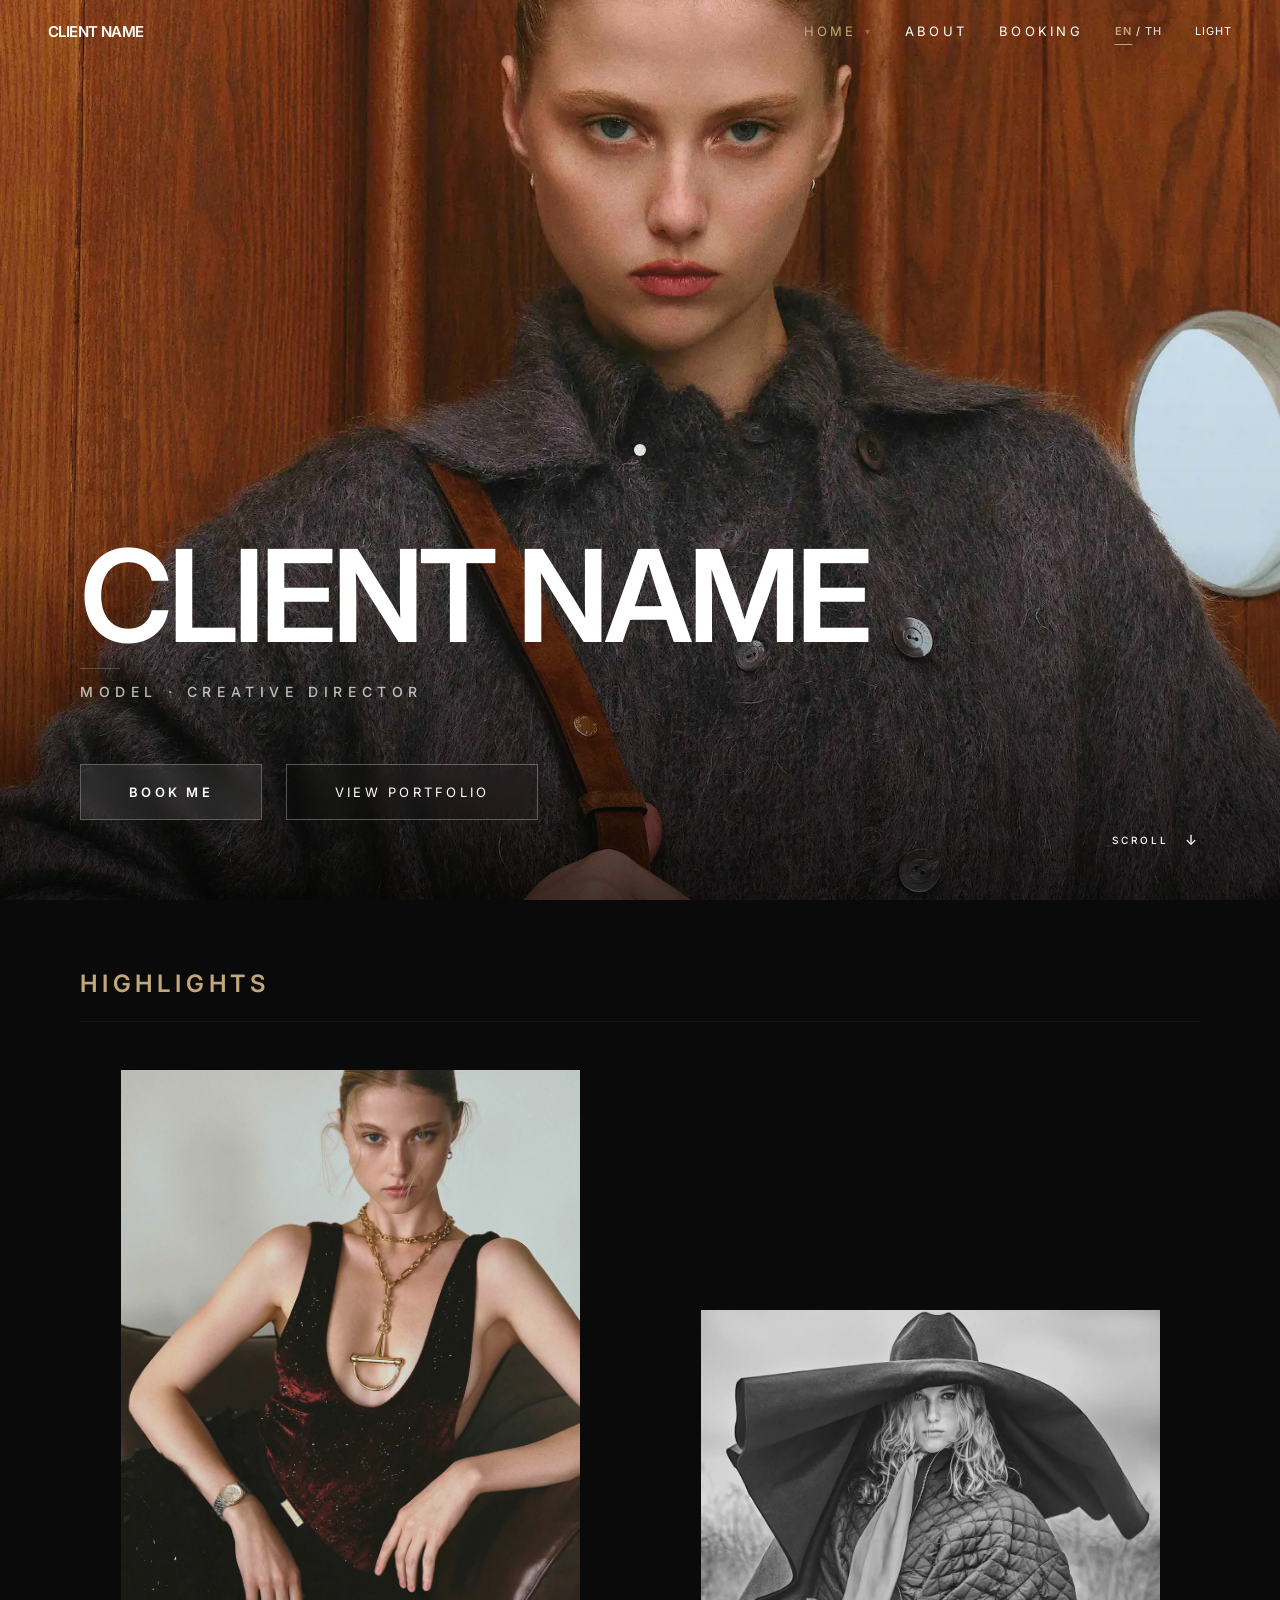
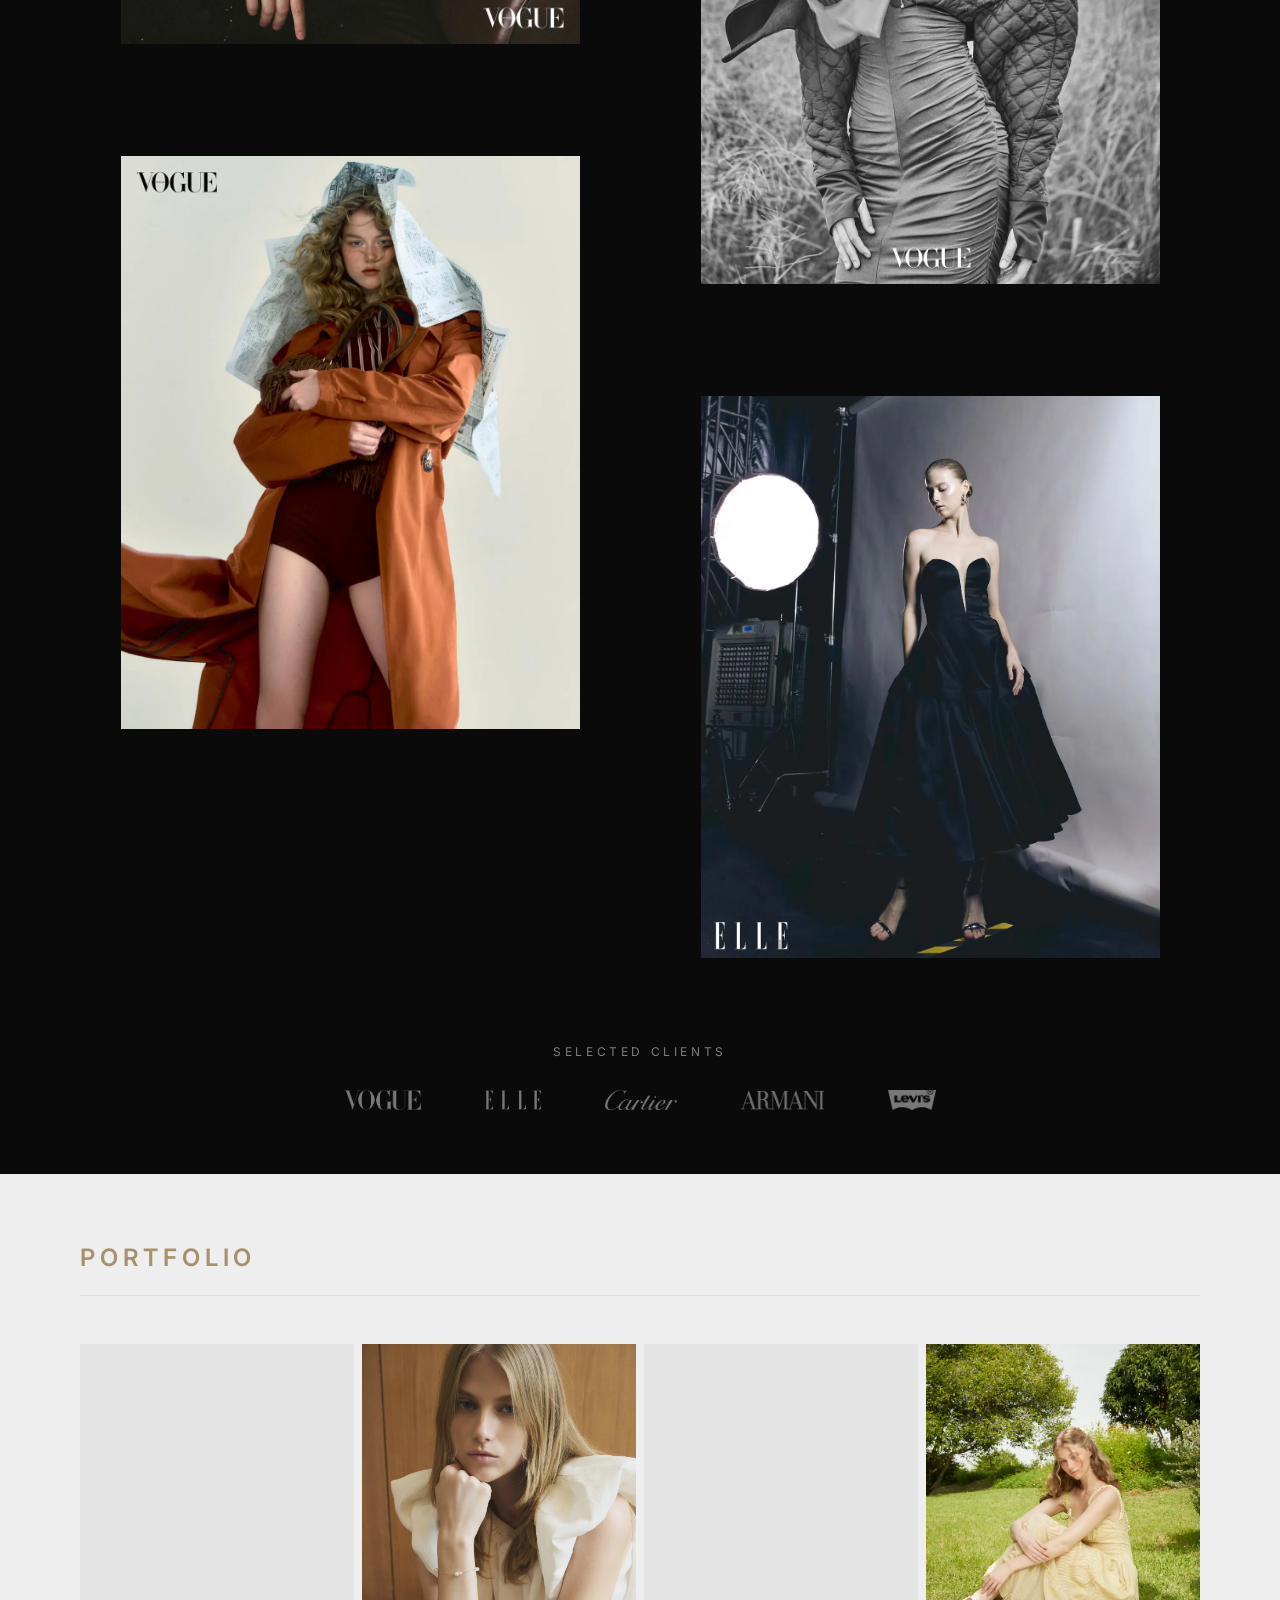
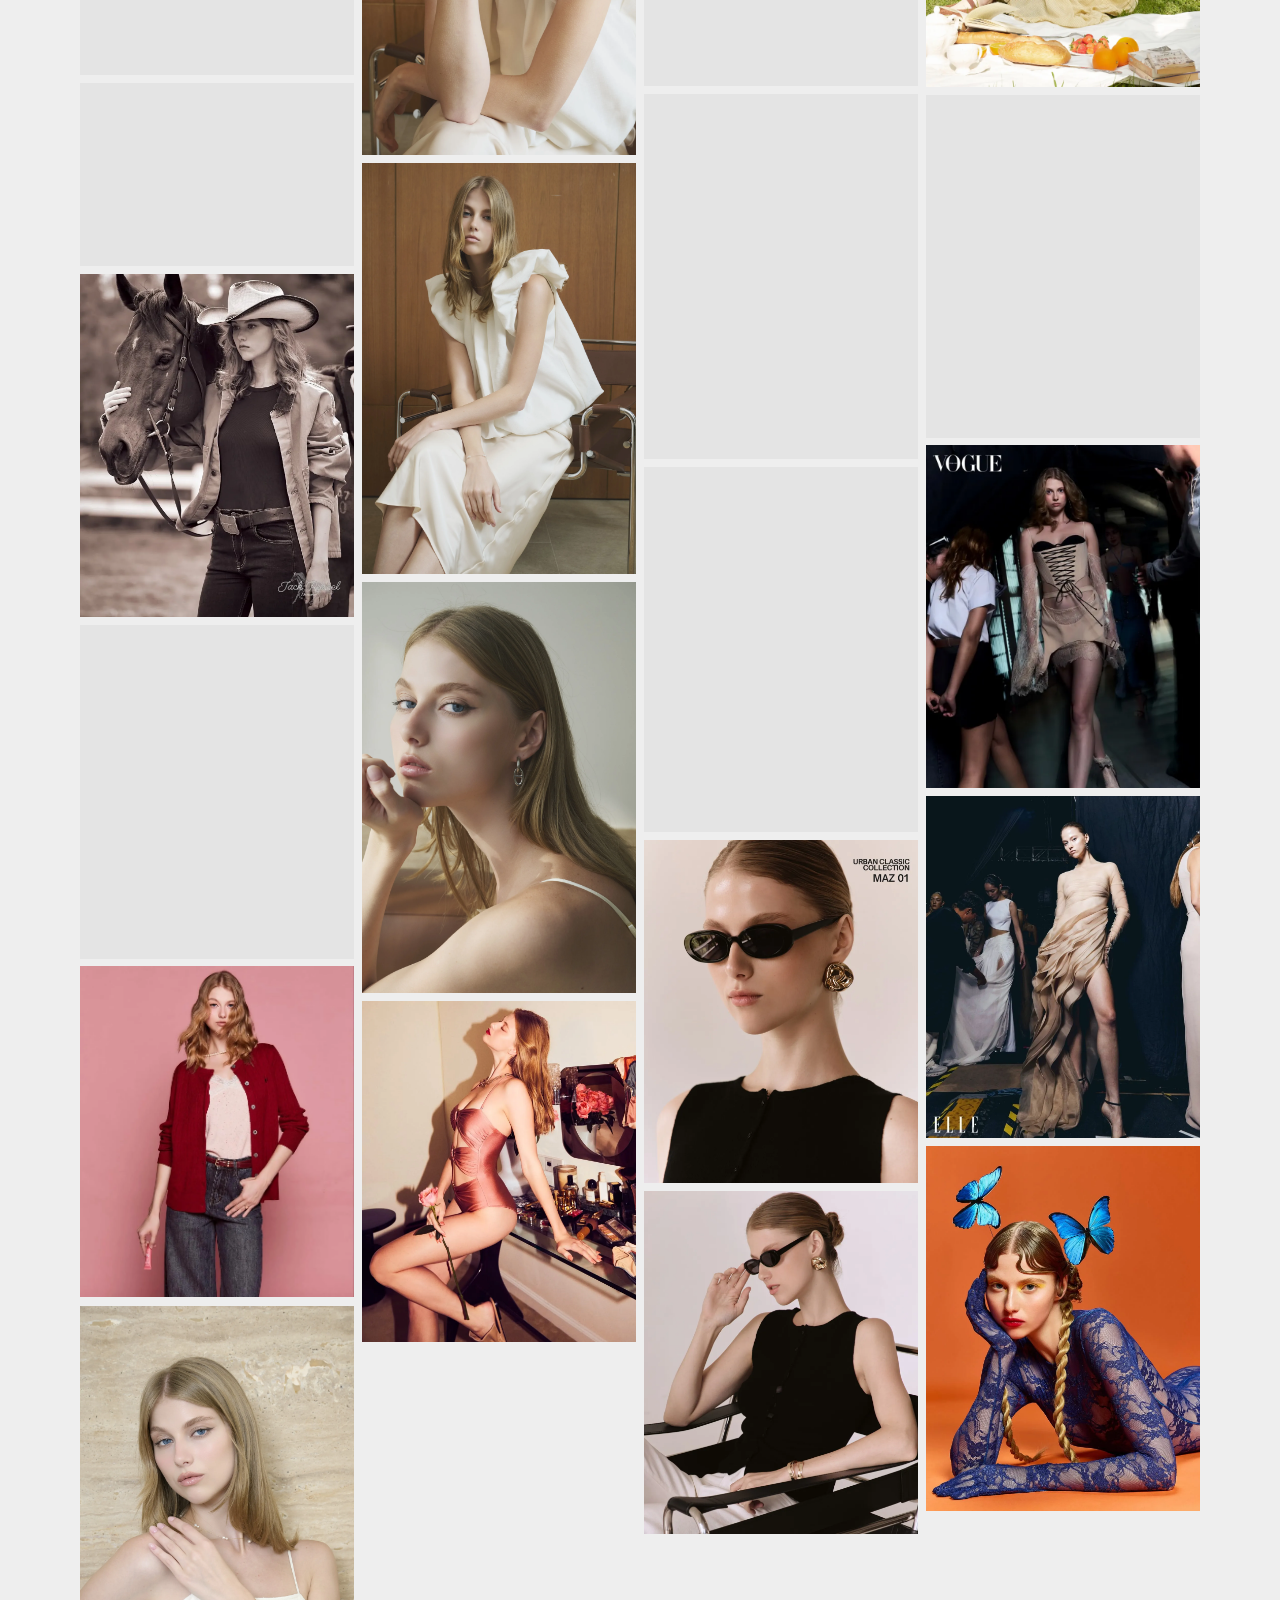
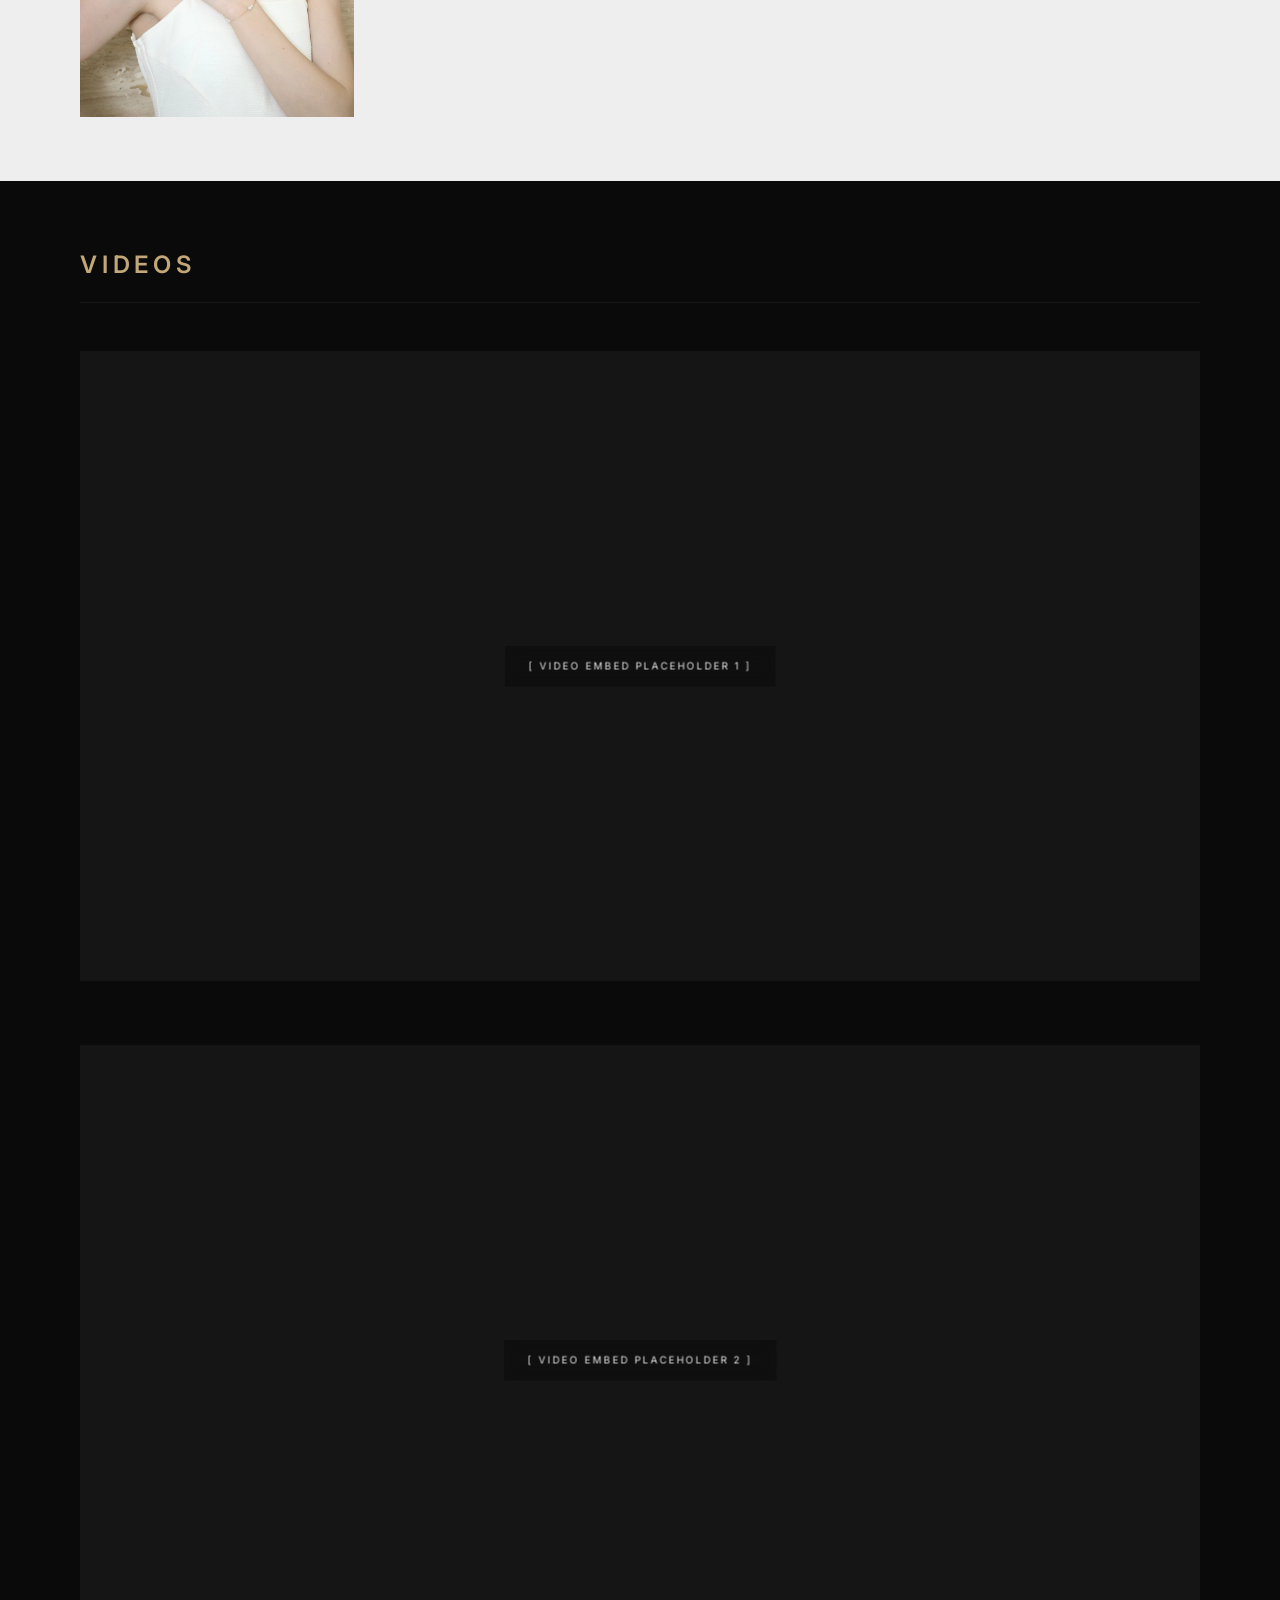
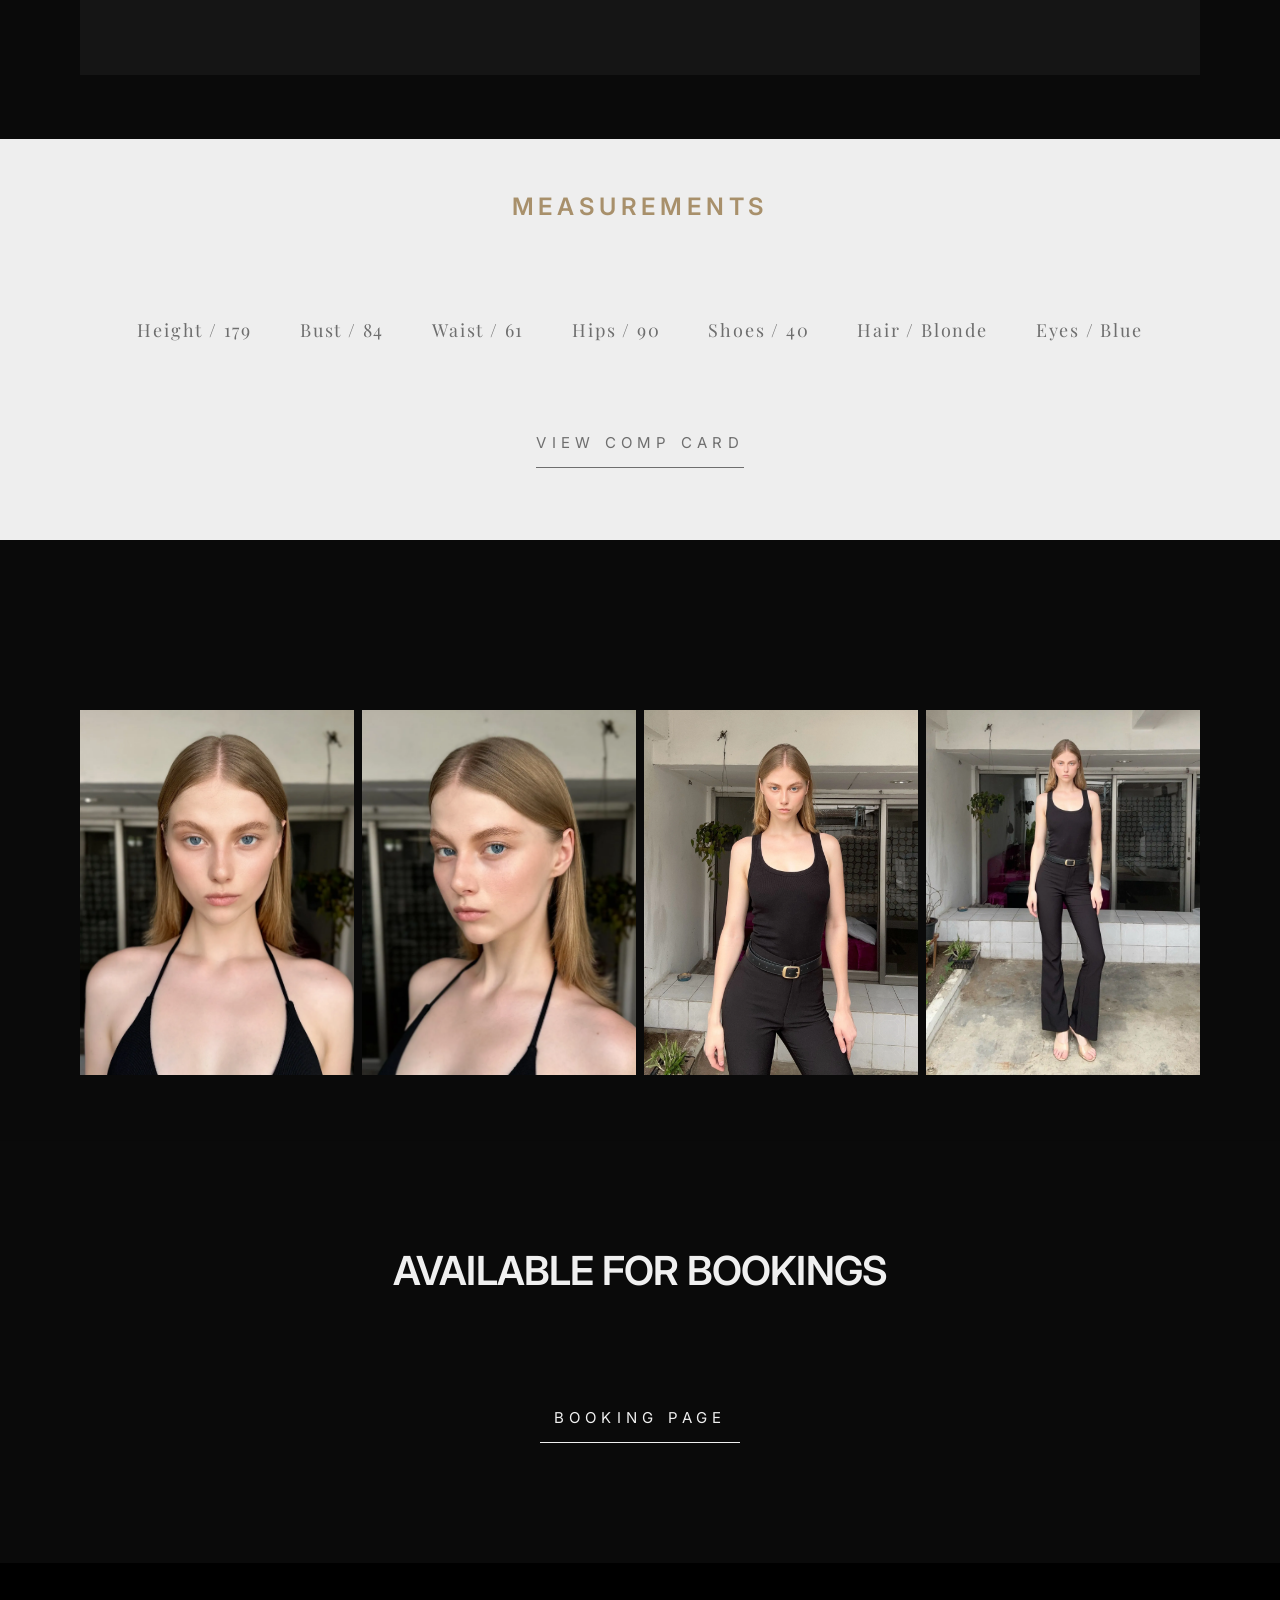
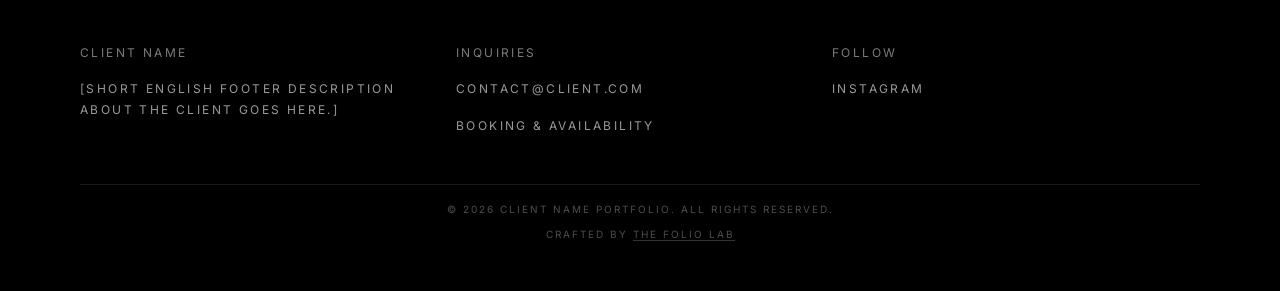
==== index.html @ 5070e8d6 "Initial commit" ====
<!DOCTYPE html>
<html lang="en" data-theme="dark">
<head>
    <meta charset="UTF-8">
    <meta name="viewport" content="width=device-width, initial-scale=1.0">
    
    <!-- =================================================================== -->
    <!-- SEO & METADATA (Update these values for each new client) -->
    <!-- =================================================================== -->
    <meta name="description" content="Editorial model and creative director portfolio.">
    <meta name="robots" content="index, follow, max-image-preview:large">
    <link rel="canonical" href="https://your-client-domain.com/">
    
    <!-- Open Graph (Facebook, LinkedIn, iMessage) -->
    <meta property="og:title" content="Portfolio | Client Name">
    <meta property="og:description" content="Editorial model and creative director portfolio.">
    <meta property="og:image" content="https://your-client-domain.com/image/hero/hero.webp">
    <meta property="og:url" content="https://your-client-domain.com/">
    <meta property="og:type" content="website">
    
    <!-- Twitter Cards -->
    <meta name="twitter:card" content="summary_large_image">
    <meta name="twitter:title" content="Portfolio | Client Name">
    <meta name="twitter:description" content="Editorial model and creative director portfolio.">
    <meta name="twitter:image" content="https://your-client-domain.com/image/hero/hero.webp">
    
    <!-- Apple Web App Settings -->
    <meta name="apple-mobile-web-app-capable" content="yes">
    <meta name="apple-mobile-web-app-status-bar-style" content="black-translucent">
    
    <meta name="theme-color" content="#F5F5F5" media="(prefers-color-scheme: light)">
    <meta name="theme-color" content="#0A0A0A" media="(prefers-color-scheme: dark)">
    <link rel="manifest" href="manifest.json">
    <title>Portfolio | Client Name</title>
    <link rel="stylesheet" href="style.css">
    <link href="https://fonts.googleapis.com/css2?family=Inter:wght@400;600&family=Playfair+Display:ital,wght@0,400;0,700;1,400&display=swap" rel="stylesheet">
    <link rel="preconnect" href="https://player.vimeo.com">
    <link rel="preconnect" href="https://i.vimeocdn.com">
    <link rel="preload" as="image" href="image/hero/hero.webp" fetchpriority="high">
    <script src="config.js"></script>

    <!-- JSON-LD Structured Data -->
    <script type="application/ld+json">
    {
      "@context": "https://schema.org",
      "@type": "Person",
      "name": "Client Name",
      "url": "https://your-client-domain.com/",
      "image": "https://your-client-domain.com/image/hero/hero.webp",
      "jobTitle": "Model and Creative Director"
    }
    </script>
</head>
<body>

    <!-- Luxury Splash Screen -->
    <div id="splash-screen" class="splash-screen">
        <div class="splash-logo" id="splashClientName"></div>
        <script>
            // Instantly inject the client name and wait for fonts to fully load before starting the animation to completely eliminate FOUT (Flash of Unstyled Text)
            const splashLogo = document.getElementById('splashClientName');
            if (splashLogo && window.CLIENT_CONFIG) {
                splashLogo.textContent = window.CLIENT_CONFIG.name;
                document.fonts.ready.then(() => {
                    splashLogo.style.animation = 'splashFadeInOut 2.5s cubic-bezier(0.16, 1, 0.3, 1) forwards';
                });
            }
        </script>
    </div>

    <script src="nav.js"></script>
    <header class="hero" id="hero">
        <!-- Change the background image URL right here for new clients -->
        <div class="hero-bg" style="background-image: url('image/hero/hero.webp');"></div>
        <div class="hero-content">
            <h1 class="reveal" id="clientNameHero"></h1>
            <p class="hero-tagline reveal delay-1">
                <span lang="en" id="taglineEn"></span>
                <span lang="th" id="taglineTh"></span>
            </p>
            <div class="hero-btns reveal delay-2">
                <a href="booking.html" class="btn-primary" lang="en">Book Me</a>
                <a href="booking.html" class="btn-primary" lang="th">จองคิว</a>
                <a href="#highlights" class="btn-secondary" lang="en">View Portfolio</a>
                <a href="#highlights" class="btn-secondary" lang="th">ดูผลงาน</a>
            </div>
        </div>
        <div class="scroll-hint">
            <span lang="en">Scroll</span>
            <span lang="th">เลื่อนลง</span>
            <span class="arrow">↓</span>
        </div>
    </header>

    <!-- SECTION 2: Highlights (4 Images) -->
    <section id="highlights">
        <div class="container">
            <p class="section-label reveal">
                <span lang="en">Highlights</span>
                <span lang="th">ไฮไลต์</span>
            </p>
            <div style="grid-column: span 12;">
                <div class="featured-grid">
                    <div class="featured-item reveal"><img src="image/highlights/01.webp" alt="Editorial" loading="lazy" decoding="async"></div>
                    <div class="featured-item reveal"><img src="image/highlights/IMG_1733.webp" alt="Editorial" loading="lazy" decoding="async"></div>
                    <div class="featured-item reveal"><img src="image/highlights/IMG_0470.WEBP" alt="Editorial" loading="lazy" decoding="async"></div>
                    <div class="featured-item reveal"><img src="image/highlights/04.webp" alt="Editorial" loading="lazy" decoding="async"></div>
                </div>
            </div>
        </div>
    </section>

    <!-- SECTION 2.5: Selected Clients -->
    <section id="selected-clients" style="padding: 0 0 64px 0;">
        <div class="container">
            <div style="grid-column: span 12; text-align: center;">
                <h3 class="reveal" style="font-size: 12px; letter-spacing: 0.3em; margin-bottom: 48px; opacity: 0.5; font-weight: 400;">
                    <span lang="en">Selected Clients</span>
                    <span lang="th">ลูกค้าที่ร่วมงาน</span>
                </h3>
                <div class="reveal delay-1" style="display: flex; justify-content: center; align-items: center; flex-wrap: wrap; gap: clamp(32px, 6vw, 64px); opacity: 0.5;">
                    <img src="image/brand_icons/vogue.webp" alt="VOGUE" class="brand-logo" style="height: clamp(16px, 3vw, 20px); width: auto; object-fit: contain;" loading="lazy" decoding="async">
                    <img src="image/brand_icons/elle.webp" alt="ELLE" class="brand-logo" style="height: clamp(16px, 3vw, 20px); width: auto; object-fit: contain;" loading="lazy" decoding="async">
                    <img src="image/brand_icons/cartier.webp" alt="CARTIER" class="brand-logo" style="height: clamp(16px, 3vw, 20px); width: auto; object-fit: contain;" loading="lazy" decoding="async">
                    <img src="image/brand_icons/armani.webp" alt="ARMANI" class="brand-logo" style="height: clamp(16px, 3vw, 20px); width: auto; object-fit: contain;" loading="lazy" decoding="async">
                    <img src="image/brand_icons/levi.webp" alt="LEVI'S" class="brand-logo" style="height: clamp(16px, 3vw, 20px); width: auto; object-fit: contain;" loading="lazy" decoding="async">
                </div>
            </div>
        </div>
    </section>

    <!-- SECTION 3: Full Portfolio (20 Images) -->
    <section id="portfolio" class="bg-alt">
        <div class="container">
            <p class="section-label reveal">
                <span lang="en">Portfolio</span>
                <span lang="th">ผลงาน</span>
            </p>
            <div style="grid-column: span 12;">
                <div class="full-grid">
                    <div class="portfolio-column">
                        <div class="masonry-col">
                            <img src="image/portfolio/01.webp" alt="Work" class="reveal" loading="lazy" decoding="async">
                            <img src="image/portfolio/02.webp" alt="Work" class="reveal" loading="lazy" decoding="async">
                            <img src="image/portfolio/03.webp" alt="Work" class="reveal" loading="lazy" decoding="async">
                            <img src="image/portfolio/04.webp" alt="Work" class="reveal" loading="lazy" decoding="async">
                            <img src="image/portfolio/05.webp" alt="Work" class="reveal" loading="lazy" decoding="async">
                            <img src="image/portfolio/06.webp" alt="Work" class="reveal" loading="lazy" decoding="async">
                        </div>
                        <div class="masonry-col">
                            <img src="image/portfolio/07.webp" alt="Work" class="reveal" loading="lazy" decoding="async">
                            <img src="image/portfolio/08.webp" alt="Work" class="reveal" loading="lazy" decoding="async">
                            <img src="image/portfolio/09.webp" alt="Work" class="reveal" loading="lazy" decoding="async">
                            <img src="image/portfolio/10.webp" alt="Work" class="reveal" loading="lazy" decoding="async">
                        </div>
                    </div>
                    <div class="portfolio-column">
                        <div class="masonry-col">
                            <img src="image/portfolio/11.webp" alt="Work" class="reveal" loading="lazy" decoding="async">
                            <img src="image/portfolio/12.webp" alt="Work" class="reveal" loading="lazy" decoding="async">
                            <img src="image/portfolio/13.webp" alt="Work" class="reveal" loading="lazy" decoding="async">
                            <img src="image/portfolio/14.webp" alt="Work" class="reveal" loading="lazy" decoding="async">
                            <img src="image/portfolio/15.webp" alt="Work" class="reveal" loading="lazy" decoding="async">
                        </div>
                        <div class="masonry-col">
                            <img src="image/portfolio/16.webp" alt="Work" class="reveal" loading="lazy" decoding="async">
                            <img src="image/portfolio/17.webp" alt="Work" class="reveal" loading="lazy" decoding="async">
                            <img src="image/portfolio/18.webp" alt="Work" class="reveal" loading="lazy" decoding="async">
                            <img src="image/portfolio/19.webp" alt="Work" class="reveal" loading="lazy" decoding="async">
                            <img src="image/portfolio/20.webp" alt="Work" class="reveal" loading="lazy" decoding="async">
                        </div>
                    </div>
                </div>
            </div>
        </div>
    </section>

    <!-- SECTION 4: Video Portfolio (2 Videos) -->
    <section id="motion">
        <div class="container">
            <p class="section-label reveal">
                <span lang="en">Videos</span>
                <span lang="th">วิดีโอ</span>
            </p>
            <div style="grid-column: span 12;">
                <div class="video-grid">
                    <div class="video-item reveal">
                        <video autoplay loop muted playsinline poster="image/motion/01.webp">
                            <source src="video/motion/01.mp4" type="video/mp4">
                        </video>
                        <p style="position: absolute; top: 50%; left: 50%; transform: translate(-50%, -50%); z-index: 10; font-family: var(--sans); font-size: 10px; letter-spacing: 0.2em; text-transform: uppercase; opacity: 0.9; text-align: center; margin: 0; color: #fff; background: rgba(0, 0, 0, 0.3); backdrop-filter: blur(8px); padding: 12px 24px; pointer-events: none; width: max-content; max-width: 90%;">
                            <span lang="en">[ Video Embed Placeholder 1 ]</span>
                            <span lang="th">[ วิดีโอตัวอย่าง - สามารถแทนที่ด้วยไฟล์ .mp4 ของคุณ ]</span>
                        </p>
                    </div>
                    <div class="video-item reveal">
                        <video autoplay loop muted playsinline poster="image/motion/02.webp">
                            <source src="video/motion/02.mp4" type="video/mp4">
                        </video>
                        <p style="position: absolute; top: 50%; left: 50%; transform: translate(-50%, -50%); z-index: 10; font-family: var(--sans); font-size: 10px; letter-spacing: 0.2em; text-transform: uppercase; opacity: 0.9; text-align: center; margin: 0; color: #fff; background: rgba(0, 0, 0, 0.3); backdrop-filter: blur(8px); padding: 12px 24px; pointer-events: none; width: max-content; max-width: 90%;">
                            <span lang="en">[ Video Embed Placeholder 2 ]</span>
                            <span lang="th">[ วิดีโอตัวอย่าง - สามารถแทนที่ด้วยไฟล์ .mp4 ของคุณ ]</span>
                        </p>
                    </div>
                </div>
            </div>
        </div>
    </section>

    <!-- SECTION 5: Measurements -->
    <section id="measurements" class="bg-alt">
        <div class="container">
            <p class="section-label reveal">
                <span lang="en">Measurements</span>
                <span lang="th">สัดส่วน</span>
            </p>
            <div style="grid-column: span 12;">
                <div class="info-strip">
                    <div><span lang="en">Height</span><span lang="th">ส่วนสูง</span> / <span id="val-height"></span></div>
                    <div><span lang="en">Bust</span><span lang="th">อก</span> / <span id="val-bust"></span></div>
                    <div><span lang="en">Waist</span><span lang="th">เอว</span> / <span id="val-waist"></span></div>
                    <div><span lang="en">Hips</span><span lang="th">สะโพก</span> / <span id="val-hips"></span></div>
                    <div><span lang="en">Shoes</span><span lang="th">รองเท้า</span> / <span id="val-shoes"></span></div>
                    <div><span lang="en">Hair</span><span lang="th">สีผม</span> / <span lang="en" id="val-hairEn"></span><span lang="th" id="val-hairTh"></span></div>
                    <div><span lang="en">Eyes</span><span lang="th">นัยน์ตา</span> / <span lang="en" id="val-eyesEn"></span><span lang="th" id="val-eyesTh"></span></div>   
                </div>
                <!-- Subtle Comp Card Button -->
                <div class="reveal delay-1" id="compCardContainer" style="text-align: center; margin-top: 24px;">
                    <a href="#" id="compCardBtn" class="btn-bold">
                        <span lang="en">View Comp Card</span>
                        <span lang="th">ดูคอมพ์การ์ด</span>
                    </a>
                </div>
            </div>
        </div>
    </section>

    <!-- SECTION 6: Digitals (4 Images) -->
    <section id="digitals">
        <div class="container">
            <p class="section-label reveal">
                <span lang="en">Digitals</span>
                <span lang="th">สแนปช็อต</span>
            </p>
            <div style="grid-column: span 12;">
                <div class="digitals-grid">
                    <img src="image/digitals/01.webp" alt="Digital 1" class="reveal" loading="lazy" decoding="async">
                    <img src="image/digitals/02.webp" alt="Digital 2" class="reveal" loading="lazy" decoding="async">
                    <img src="image/digitals/03.webp" alt="Digital 3" class="reveal" loading="lazy" decoding="async">
                    <img src="image/digitals/04.webp" alt="Digital 4" class="reveal" loading="lazy" decoding="async">
                </div>
            </div>
        </div>
    </section>

    <section class="cta-section">
        <h2 class="reveal">
            <span lang="en">Available for bookings</span>
            <span lang="th">ติดต่องานและจองคิว</span>
        </h2>
        <a href="booking.html" class="btn-bold reveal delay-1">
            <span lang="en">Booking Page</span>
            <span lang="th">ไปที่หน้าการจอง</span>
        </a>
    </section>

    <a href="#hero" class="back-to-top">
        <span lang="en">Top</span>
        <span lang="th">กลับขึ้นบน</span>
    </a>

    <div id="imageModal" class="modal">
        <span class="modal-nav modal-prev">&#10094;</span>
        <img class="modal-content" id="img01">
        <span class="modal-nav modal-next">&#10095;</span>
    </div>

    <!-- Dedicated Comp Card Modal -->
    <div id="compCardModal" class="modal" role="dialog" aria-modal="true" aria-label="Comp Card">
        <img class="modal-content" id="compCardImg" alt="Client Comp Card" style="max-height: 80vh;">
        <div style="position: absolute; bottom: 40px; left: 50%; transform: translateX(-50%); z-index: 2001; text-align: center; width: 100%;">
            <a href="#" id="compCardDownload" download="Comp_Card" class="btn-primary" style="box-shadow: 0 4px 24px rgba(0,0,0,0.4);">
                <span lang="en">Download PDF</span>
                <span lang="th">ดาวน์โหลด PDF</span>
            </a>
        </div>
    </div>

    <script src="footer.js"></script>
    <script src="main.js"></script>

</body>
</html>
---- style.css ----
/* ==========================================================================
   CLIENT CONFIGURATION (THEME SETTINGS)
   Update these variables to re-skin the entire website in seconds.
   ========================================================================== */
:root {
    /* 1. BRAND COLORS */
    --black: #000000;
    --white: #ffffff;
    --light-gray: #f5f5f5;
    --gold: #A8906B; /* Muted Cinematic Bronze/Gold */

    /* 2. BRAND FONTS */
    --serif: 'Playfair Display', serif; /* Elegant Cinematic Serif */
    --sans: 'Inter', -apple-system, BlinkMacSystemFont, "Segoe UI", Roboto, sans-serif;

    /* 3. SPACING */
    --margin: 80px;
    --gutter: 8px; /* Tighter cinematic masonry gap */

    /* Theme-aware variables */
    --bg: #F5F5F5; /* Neutral gray off-white */
    --text: #1A1A1A; /* Deep neutral charcoal */
    --surface: #E4E4E4; /* Neutral light gray */
    --nav-bg: rgba(245, 245, 245, 0.98);
    --dropdown-bg: rgba(245, 245, 245, 0.85); 
    --alt-bg: #EEEEEE; /* Neutral gray off-white */
    --border-subtle: rgba(26, 26, 26, 0.08); /* Neutral subtle border */
}

[data-theme="dark"] {
    --bg: #0A0A0A; /* Deep Cinematic Black */
    --text: #F0F0F0; /* Crisp soft white */
    --surface: #151515; /* Almost black for surfaces */
    --nav-bg: rgba(10, 10, 10, 0.85); /* Deep dark nav */
    --dropdown-bg: rgba(20, 20, 20, 0.95); /* Dropdown depth */
    --alt-bg: #111111; /* Extremely subtle alternate background */
    --border-subtle: rgba(255, 255, 255, 0.05); /* Extremely delicate border */
    --gold: #C2A878; /* Brighter gold for dark mode */
}

html {
    width: 100%;
    scrollbar-width: thin;
    scrollbar-color: var(--text) var(--bg);
}

body {
    overflow-x: hidden;
    width: 100%;
}

* {
    margin: 0;
    padding: 0;
    box-sizing: border-box;
    -webkit-tap-highlight-color: transparent; /* Removes the default mobile browser gray tap blink universally */
}

body {
    background-color: var(--bg);
    color: var(--text);
    font-family: var(--sans);
    font-size: 15px; /* Restrained base size */
    line-height: 1.7; /* More breathing room */
    letter-spacing: 0.01em; /* Highly readable, neutral tracking */
    -webkit-font-smoothing: antialiased;
}

/* Premium Cinematic Film Grain Overlay */
body::after {
    content: "";
    position: fixed;
    top: 0; left: 0; width: 100vw; height: 100vh;
    pointer-events: none;
    z-index: 9999;
    background-image: url("data:image/svg+xml,%3Csvg viewBox='0 0 200 200' xmlns='http://www.w3.org/2000/svg'%3E%3Cfilter id='noiseFilter'%3E%3CfeTurbulence type='fractalNoise' baseFrequency='0.8' numOctaves='3' stitchTiles='stitch'/%3E%3C/filter%3E%3Crect width='100%25' height='100%25' filter='url(%23noiseFilter)' opacity='0.04'/%3E%3C/svg%3E");
    opacity: 0.7;
    mix-blend-mode: overlay;
}

/* Language Toggle Logic */
/* Hide Thai elements by default */
[lang="th"] { 
    display: none !important; 
}

/* Toggle logic: target only elements with the explicit lang attribute */
body.lang-th [lang="en"] { display: none !important; }
body.lang-th [lang="th"] { display: block !important; }
body.lang-th a[lang="th"], body.lang-th span[lang="th"] { display: inline-block !important; }

h1, h2, .logo {
    font-family: var(--sans);
    font-weight: 600; /* Bold, structural weight */
    text-transform: uppercase;
    letter-spacing: -0.04em; /* Stark, tight modern tracking */
}

h1 { font-size: clamp(48px, 10vw, 130px); line-height: 0.95; font-style: normal; text-transform: uppercase; } /* Inherits the tight -0.04em tracking */
h2 { font-size: 40px; margin-bottom: 64px; font-weight: 600; font-style: normal; text-transform: uppercase; letter-spacing: -0.02em; }

h3 { 
    font-family: var(--sans); 
    font-size: 22px; 
    font-weight: 300; 
    text-transform: uppercase; 
    letter-spacing: 0.4em; 
    margin-bottom: 32px; 
    color: var(--text); 
    opacity: 1; /* Ensures text stays strictly black on white backgrounds */
}

a { text-decoration: none; color: inherit; transition: opacity 0.3s ease, color 0.3s ease; }
a:hover { opacity: 0.7; transition-delay: 0.1s; }

/* Brand Logos Theme Adaptability */
.brand-logo { 
    transition: filter 0.5s ease; 
    pointer-events: none; /* Foolproof kill switch: Blocks all click events and modal triggers */
}
[data-theme="dark"] .brand-logo { filter: invert(1) brightness(0.9); }

/* Grid System */
.container {
    max-width: 1800px; /* Expanded for cinematic wide shots */
    margin: 0 auto;
    padding: 0 var(--margin);
    display: grid;
    grid-template-columns: repeat(12, 1fr);
    gap: var(--gutter);
}

/* --- 2. NAVIGATION BAR --- */
nav {
    height: 64px; /* Reduced height for a sleeker look */
    display: flex;
    align-items: center;
    justify-content: space-between;
    padding: 0 48px; /* Reduced padding for precision */
    position: fixed;
    top: 0; 
    width: 100%;
    z-index: 100;
    background: var(--nav-bg);
    backdrop-filter: blur(10px);
    border-bottom: 1px solid var(--border-subtle);
    transition: all 0.5s cubic-bezier(0.16, 1, 0.3, 1);
}

/* --- NAVIGATION ENTRANCE ANIMATION --- */
@keyframes navEntrance {
    from {
        opacity: 0;
        transform: translateY(-10px);
    }
    to {
        opacity: 1;
        transform: translateY(0);
    }
}

.logo {
    opacity: 0;
    animation: navEntrance 1.2s cubic-bezier(0.16, 1, 0.3, 1) forwards;
    animation-delay: 0.1s;
}

@media (min-width: 769px) {
    .nav-links > * {
        opacity: 0;
        animation: navEntrance 1.2s cubic-bezier(0.16, 1, 0.3, 1) forwards;
    }
    .nav-links > *:nth-child(1) { animation-delay: 0.2s; }
    .nav-links > *:nth-child(2) { animation-delay: 0.3s; }
    .nav-links > *:nth-child(3) { animation-delay: 0.4s; }
    .nav-links > *:nth-child(4) { animation-delay: 0.5s; }
    .nav-links > *:nth-child(5) { animation-delay: 0.6s; }
}

@keyframes heroFadeIn {
    from { opacity: 0; transform: scale(1.1) translateZ(0); }
    to { opacity: 1; transform: scale(1) translateZ(0); }
}

.nav-links {
    display: flex;
    gap: 32px; /* Slightly tighter to fit theme toggle */
    font-size: 13px; /* Slightly larger font */
    text-transform: uppercase;
    letter-spacing: 0.25em; /* More spread out */
    margin-left: auto; /* Pushes the nav-links to the right */
    align-items: center;
}

.theme-toggle {
    font-size: 11px;
    letter-spacing: 0.1em;
    cursor: pointer;
    opacity: 0.6;
    transition: opacity 0.3s;
}

.lang-switch {
    font-size: 11px;
    letter-spacing: 0.1em;
    transition: all 0.3s ease;
}

.lang-switch span {
    opacity: 0.8; /* Improved visibility for non-active language */
    font-weight: 500;
    transition: all 0.3s ease;
    cursor: pointer;
    position: relative;
    display: inline-block;
}

/* Animated Line Indicator */
.lang-switch span::after {
    content: '';
    position: absolute;
    bottom: -4px;
    left: 50%;
    width: 100%;
    height: 1px;
    background-color: currentColor; /* Matches the text color automatically */
    transform: translateX(-50%) scaleX(0);
    transition: transform 0.4s cubic-bezier(0.16, 1, 0.3, 1), opacity 0.4s ease;
    opacity: 0;
}

/* Highlight EN when active */
body:not(.lang-th) .lang-switch .en {
    opacity: 1;
    font-weight: 600;
    color: var(--gold) !important;
}
body:not(.lang-th) .lang-switch .en::after {
    transform: translateX(-50%) scaleX(1);
    opacity: 1;
}

/* Highlight TH when active */
body.lang-th .lang-switch .th {
    opacity: 1;
    font-weight: 600;
    color: var(--gold) !important;
}
body.lang-th .lang-switch .th::after {
    transform: translateX(-50%) scaleX(1);
    opacity: 1;
}

.logo, .nav-links a, .lang-switch {
    color: var(--text);
    transition: color 0.5s cubic-bezier(0.16, 1, 0.3, 1);
}

/* Prevent native mobile dragging and highlighting of navigation links */
.logo, .nav-links a, .lang-switch span, .theme-toggle, .mobile-toggle {
    -webkit-user-drag: none;
    -webkit-touch-callout: none;
    user-select: none;
}

.nav-links a.active, .dropdown-trigger.active {
    color: var(--gold) !important; /* Bold gold for active state */
}

.back-to-top {
    position: fixed;
    bottom: 40px;
    right: 40px;
    font-size: 10px;
    text-transform: uppercase;
    letter-spacing: 0.4em;
    z-index: 90;
    opacity: 0;
    pointer-events: none;
    transform: translateY(20px);
    transition: opacity 0.6s cubic-bezier(0.16, 1, 0.3, 1), transform 0.6s cubic-bezier(0.16, 1, 0.3, 1), background-color 0.3s ease, color 0.3s ease, border-color 0.3s ease;
    cursor: pointer;
    background: var(--nav-bg);
    backdrop-filter: blur(10px);
    padding: 12px 24px;
    border: 1px solid var(--border-subtle);
    color: var(--text);
    -webkit-tap-highlight-color: transparent;
}
.back-to-top.visible { opacity: 1; pointer-events: auto; transform: translateY(0); }

/* Homepage Hero State: Transparent background and white text when not scrolled */
nav.on-hero:not(.scrolled) {
    background: transparent;
    backdrop-filter: none;
    border-bottom: 1px solid transparent;
}

nav.on-hero:not(.scrolled) .logo,
nav.on-hero:not(.scrolled) .nav-links a,
nav.on-hero:not(.scrolled) .lang-switch,
nav.on-hero:not(.scrolled) .theme-toggle {
    color: var(--white);
}

/* Editorial Dropdown Styling */
.dropdown {
    position: relative;
    display: inline-block;
}

.dropdown-trigger {
    display: inline-flex;
    align-items: center;
}

.dropdown-trigger::after {
    content: '▾';
    margin-left: 8px;
    font-size: 10px;
    opacity: 0.5;
    display: inline-block;
    transition: transform 0.4s cubic-bezier(0.16, 1, 0.3, 1);
}

.dropdown:hover .dropdown-trigger::after {
    transform: rotate(180deg);
    opacity: 1;
    transition-delay: 0.1s;
}

.dropdown-content {
    position: absolute;
    top: 100%;
    left: 50%;
    transform: translateX(-50%) translateY(8px); /* Tighter emergence */
    background: var(--dropdown-bg);
    backdrop-filter: blur(15px); /* Lighter blur */
    min-width: 140px; /* Reduced width */
    padding: 8px 0; /* Reduced padding */
    border: 1px solid var(--border-subtle); /* Subtle attachment */
    border-radius: 0; /* Removed border radius */
    box-shadow: none; /* Removed shadow */
    opacity: 0;
    visibility: hidden;
    transition: opacity 0.3s ease, transform 0.3s cubic-bezier(0.16, 1, 0.3, 1), visibility 0.3s;
    z-index: 101;
}

.dropdown:hover .dropdown-content {
    opacity: 1;
    visibility: visible;
    transform: translateX(-50%) translateY(0) scale(1);
    transition-delay: 0.1s;
}

.dropdown-content a {
    display: block !important; 
    padding: 12px 16px;
    font-size: 10px;
    text-align: center;
    letter-spacing: 0.3em;
    color: var(--text) !important; /* Ensure readability on theme background */
    opacity: 0;
    transform: translateY(4px);
    transition: opacity 0.3s ease, transform 0.3s ease, color 0.3s ease;
}

.dropdown:hover .dropdown-content a {
    opacity: 1;
    transform: translateY(0);
}

/* Subtle staggered entrance for the text */
.dropdown:hover .dropdown-content a:nth-child(1) { transition-delay: 0.15s; }
.dropdown:hover .dropdown-content a:nth-child(2) { transition-delay: 0.2s; }
.dropdown:hover .dropdown-content a:nth-child(3) { transition-delay: 0.25s; }
.dropdown:hover .dropdown-content a:nth-child(4) { transition-delay: 0.3s; }
.dropdown:hover .dropdown-content a:nth-child(5) { transition-delay: 0.35s; }

.dropdown-content a.active {
    color: var(--gold) !important;
    font-weight: 600;
}

/* Hamburger Icon */
.mobile-toggle {
    display: none;
    flex-direction: column;
    gap: 8px;
    cursor: pointer;
    z-index: 1001;
    /* Mobile entrance animation */
    opacity: 0;
    animation: navEntrance 1.2s cubic-bezier(0.16, 1, 0.3, 1) forwards;
    animation-delay: 0.2s;
}

.mobile-toggle span {
    width: 22px;
    height: 1px;
    background-color: currentColor;
    transition: all 0.3s cubic-bezier(0.16, 1, 0.3, 1);
}

.btn-book {
    border: 0.5px solid var(--black); /* Keep thin border */
    padding: 12px 24px; /* Slightly more padding */
    font-size: 13px; /* Slightly smaller font */
    text-transform: uppercase;
    letter-spacing: 0.15em; /* Refined letter spacing */
}

/* --- 3. HOMEPAGE SPECIFIC SECTIONS --- */
.hero {
    height: 100vh;
    display: flex;
    align-items: flex-end;
    justify-content: flex-start;
    text-align: left;
    padding: var(--margin);
    padding-bottom: 80px;
    position: relative;
    color: var(--white);
    overflow: hidden; /* Necessary for the scale effect */
}

.hero-bg {
    position: absolute;
    inset: 0;
    background-color: #ccc;
    background-repeat: no-repeat;
    background-position: center 10%;
    background-size: cover;
    z-index: 0;
    transform-origin: center 20%;
    opacity: 1;
    -webkit-backface-visibility: hidden;
    backface-visibility: hidden;
    will-change: transform; /* Offloads parallax strictly to the GPU */
}

.hero:not(.loaded) .hero-bg {
    opacity: 0; /* Hide strictly while waiting for the JS gatekeeper */
}

.hero.loaded .hero-bg {
    animation: heroFadeIn 2.5s cubic-bezier(0.16, 1, 0.3, 1) both;
}

.hero-content p {
    text-transform: uppercase; /* Keep uppercase */
    letter-spacing: 0.4em; /* More spread out */
    font-size: 14px;
    margin-bottom: 12px;
    opacity: 0.9;
}

.hero::after {
    content: '';
    position: absolute;
    inset: 0;
    background: linear-gradient(to top, rgba(0, 0, 0, 0.7) 0%, rgba(0, 0, 0, 0.1) 40%, transparent 100%);
}

.hero-content {
    position: relative;
    z-index: 1;
    width: 100%;
    margin: 0;
    display: flex;
    flex-direction: column;
    align-items: flex-start;
}

.hero-tagline {
    font-family: var(--sans);
    font-size: 13px;
    font-weight: 500;
    font-style: normal;
    text-transform: uppercase;
    letter-spacing: 0.4em; 
    color: var(--white);
    opacity: 0.9;
    margin-top: 24px; 
    position: relative;
}

/* Subtle Line Separator */
.hero-tagline::before {
    content: '';
    position: absolute;
    top: -12px; /* Positioned exactly in the middle of the gap */
    left: 0;
    transform: none;
    width: 0;
    height: 1px;
    background-color: var(--white);
    opacity: 0.3;
    transition: width 1s cubic-bezier(0.16, 1, 0.3, 1) 0.2s; /* Synchronized with delay-1 */
}

/* Ensures tagline maintains its editorial softness after reveal */
.hero-tagline.reveal.active {
    opacity: 0.7;
}

.hero-tagline.reveal.active::before {
    width: 40px;
}

.hero-btns {
    margin-top: 48px;
    display: flex;
    gap: 24px;
    justify-content: flex-start;
}

.btn-primary, .btn-secondary, .btn-bold, .lang-switch span {
    transition: all 0.3s ease;
    -webkit-tap-highlight-color: transparent; /* Removes the default browser gray blink */
}

.btn-primary { background: var(--gold); color: var(--white); padding: 16px 48px; font-size: 13px; text-transform: uppercase; letter-spacing: 0.25em; font-weight: 600;}
.btn-secondary { border: 1px solid var(--border-subtle); color: var(--text); padding: 16px 48px; font-size: 13px; text-transform: uppercase; letter-spacing: 0.25em; }

/* Ultra-premium frosted glass buttons specifically for the hero */
.hero-btns .btn-primary,
.hero-btns .btn-secondary {
    background: rgba(255, 255, 255, 0.08);
    -webkit-backdrop-filter: blur(10px);
    backdrop-filter: blur(10px);
    border: 1px solid rgba(255, 255, 255, 0.25);
    color: var(--white);
}

/* Make the View Portfolio button more transparent (clear glass) in the middle */
.hero-btns .btn-secondary {
    background: transparent; /* Completely clear middle */
    border: 1px solid rgba(255, 255, 255, 0.3); /* Delicate outline so it doesn't get lost */
}

/* --- SCROLL HINT --- */
.scroll-hint {
    position: absolute;
    bottom: 48px;
    right: var(--margin); /* Pushed to the right to beautifully balance the left-aligned hero */
    display: flex;
    align-items: center;
    gap: 16px;
    color: var(--text);
    font-family: var(--sans);
    font-size: 10px;
    font-weight: 500;
    text-transform: uppercase;
    letter-spacing: 0.3em;
    opacity: 0;
    z-index: 10;
    animation: navEntrance 1.2s cubic-bezier(0.16, 1, 0.3, 1) forwards 1s;
}

.hero .scroll-hint { color: var(--white); }

.scroll-hint .arrow { display: inline-block; font-size: 14px; animation: scrollBounce 2s infinite ease-in-out; }

@keyframes scrollBounce {
    0%, 100% { transform: translateY(0); }
    50% { transform: translateY(6px); }
}

@media (hover: hover) {
    .back-to-top:hover { 
        color: var(--gold); 
        background: var(--white);
        border-color: var(--gold);
        transition-delay: 0.1s;
    }

    .logo:hover, 
    .nav-links a:hover, 
    .lang-switch span:hover,
    .theme-toggle:hover {
        color: var(--gold) !important;
        opacity: 1;
        transition-delay: 0.1s;
    }

    .btn-primary:hover, .hero-btns .btn-primary:hover {
        background-color: var(--white);
        color: var(--black);
        border-color: var(--white);
        opacity: 1;
        transition-delay: 0.1s;
    }

    .btn-secondary:hover {
        border-color: var(--gold);
        color: var(--gold);
        opacity: 1;
        transition-delay: 0.1s;
    }

    .btn-bold:hover {
        border-bottom-color: transparent;
        transform: translateY(-2px);
        color: var(--gold);
        transition-delay: 0.1s;
    }
}

/* --- 8. CINEMATIC MICRO-DETAILS --- */

/* Overrides the default bright blue text selection highlight */
::selection {
    background: var(--text);
    color: var(--bg);
}
::-moz-selection {
    background: var(--text);
    color: var(--bg);
}

/* Custom Dark Scrollbar to maintain edge-to-edge immersion (Windows/Linux browsers) */
::-webkit-scrollbar {
    width: 8px;
}
::-webkit-scrollbar-track {
    background: var(--bg);
}
::-webkit-scrollbar-thumb {
    background: var(--text); 
}
::-webkit-scrollbar-thumb:hover {
    background: var(--gold);
}

/* Momentary "Blink" effect on click/tap */
.btn-primary:active {
    background: var(--text) !important; /* The button blinks soft white */
    color: var(--bg) !important; /* The text goes charcoal */
    transform: scale(0.97);
    transition: none; /* Instant feedback for the blink */
}

.btn-secondary:active {
    border-color: var(--gold) !important; /* The white border blinks gold */
    color: var(--gold) !important; /* The white text blinks gold */
    background: transparent !important; /* The background stays empty */
    transform: scale(0.97);
    transition: none;
}

.back-to-top:active {
    background: var(--gold) !important; /* The white background blinks gold */
    border-color: var(--gold) !important;
    color: var(--black) !important; /* The black text stays black */
    transform: scale(0.97);
    transition: none;
}

.lang-switch span:active {
    color: var(--gold) !important;
    opacity: 1 !important;
    transform: scale(0.95);
    transition: none;
}

/* Sections */
section { 
    padding: 64px 0; /* Tighter cinematic section flow */
    border-top: none;
    width: 100%;
    position: relative;
    scroll-margin-top: 64px; /* Accounts for fixed header height */
}

/* --- ANIMATIONS --- */

.reveal {
    opacity: 0;
    transform: translateY(20px);
    transition: transform 1.2s cubic-bezier(0.25, 1, 0.15, 1), opacity 1.2s cubic-bezier(0.25, 1, 0.15, 1);
}

.reveal.active {
    opacity: 1;
    transform: translateY(0);
}

/* Staggered Reveal Delays */
.reveal.delay-1 { transition-delay: 0.15s; }
.reveal.delay-2 { transition-delay: 0.3s; }
.reveal.delay-3 { transition-delay: 0.45s; }
.reveal.delay-4 { transition-delay: 0.6s; }

/* --- MAGAZINE INSERT BREAKS --- */
/* Forces alternate sections to become bright, off-white cinematic breaks even in dark mode */
[data-theme="dark"] .bg-alt {
    --bg: #F5F5F5; /* Neutral gray off-white */
    --alt-bg: #EEEEEE; /* Neutral gray off-white */
    --text: #1A1A1A; /* Deep neutral charcoal */
    --surface: #E4E4E4; /* Neutral light gray */
    --border-subtle: rgba(26, 26, 26, 0.08); 
    --gold: #A8906B; /* Muted Bronze */
}

.bg-alt {
    background-color: var(--alt-bg);
    color: var(--text);
}

#highlights .container {
    max-width: 1600px;
}

.featured-grid {
    display: grid;
    grid-template-columns: repeat(2, 1fr); /* 2-Column Editorial Spread */
    gap: 32px 40px; /* Ultra-tight horizontal gap for seamless spread */
    align-items: start; /* Allows items to stagger properly */
    contain: layout; /* Helps Safari performance and stability */
}

/* Stagger every even image downward for that luxury magazine feel */
.featured-item:nth-child(even) {
    margin-top: 240px; 
}

/* Pull the second row (bottom images) up to interlock with the first row */
.featured-item:nth-child(3) {
    margin-top: -160px; 
}
.featured-item:nth-child(4) {
    margin-top: 80px; /* (Original 240px stagger) - (160px pull-up) = 80px */
}

.featured-item {
    display: block;
    position: relative;
    overflow: hidden;
    background-color: transparent; /* Let the page background breathe */
}

.featured-item img {
    width: 85%; /* Scaled down slightly to create more negative space */
    margin: 0 auto; /* Centers the reduced-size image inside the column */
    height: auto;
    max-height: 70vh; /* Reduced height to keep them from looking overwhelmingly tall */
    object-fit: cover; /* Cover creates precise, deliberate editorial cuts */
    display: block;
    position: relative;
    z-index: 1;
    background-color: transparent; /* Removes gray box for a clean gallery float */
    transition: transform 1.5s cubic-bezier(0.25, 1, 0.15, 1), opacity 1.5s cubic-bezier(0.25, 1, 0.15, 1);
}

@media (hover: hover) {
    .featured-item img:hover {
        opacity: 0.85;
        -webkit-transform: scale(1.02);
        transform: scale(1.02);
        transition-delay: 0.1s;
    }
}

.full-grid {
    display: flex;
    gap: var(--gutter);
    align-items: flex-start;
}

.portfolio-column {
    flex: 1;
    display: flex;
    gap: var(--gutter);
    align-items: start;
}

.masonry-col {
    flex: 1;
    display: flex;
    flex-direction: column;
    gap: var(--gutter);
}

.full-grid img { 
    width: 100%; 
    height: auto;
    display: block;
    background-color: var(--surface);
    position: relative;
    z-index: 1; /* Establishes clean stacking context */
    will-change: transform, opacity, box-shadow; /* Eliminates hover stutter and smooths entrance reveal */
    transition: transform 1.5s cubic-bezier(0.25, 1, 0.15, 1), opacity 1.5s cubic-bezier(0.25, 1, 0.15, 1), box-shadow 1.5s cubic-bezier(0.25, 1, 0.15, 1);
}

@media (hover: hover) {
    .full-grid img:hover { 
        -webkit-transform: scale(1.02);
        transform: scale(1.02); 
        z-index: 2; /* Forces image above column cuts on Safari */
        transition-delay: 0.1s;
        opacity: 0.85; /* Subtle cinematic dim */
    }
}

.video-grid {
    display: grid;
    grid-template-columns: 1fr; /* Videos get massive full-width real estate */
    gap: 64px;
    align-items: start;
}

.video-item {
    display: block;
    position: relative;
    overflow: hidden;
}

.video-grid video, .video-grid iframe {
    width: 100%;
    aspect-ratio: 16 / 9;
    background-color: var(--surface);
    object-fit: cover;
    display: block;
    position: relative;
    z-index: 1;
    will-change: transform, opacity;
    transition: transform 1.5s cubic-bezier(0.25, 1, 0.15, 1), opacity 1.5s cubic-bezier(0.25, 1, 0.15, 1);
}

@media (hover: hover) {
    .video-item:hover iframe, .video-item:hover video {
        opacity: 0.9;
        -webkit-transform: scale(1.02);
        transform: scale(1.02);
        transition-delay: 0.1s;
    }
}

.digitals-grid {
    display: grid;
    grid-template-columns: repeat(4, 1fr);
    gap: var(--gutter);
}
.digitals-grid img {
    width: 100%;
    aspect-ratio: 3 / 4;
    object-fit: cover;
    background-color: var(--surface);
    filter: none; /* Digitals stay raw/natural */
    display: block;
    position: relative;
    z-index: 1;
    will-change: transform, opacity; /* Hardware acceleration for smooth sweep */
    transition: transform 1.5s cubic-bezier(0.25, 1, 0.15, 1), opacity 1.5s cubic-bezier(0.25, 1, 0.15, 1);
}

@media (hover: hover) {
    .digitals-grid img:hover {
        -webkit-transform: scale(1.03);
        transform: scale(1.03);
        opacity: 0.9;
        transition-delay: 0.1s;
    }
}

/* Prevent visual drop-glitch when opening modals */
@media (hover: hover) {
    img.freeze-hover {
        transform: scale(1.02) !important;
        opacity: 0.85 !important;
        z-index: 2 !important;
    }
    .full-grid img.freeze-hover {
        box-shadow: 0 20px 40px rgba(0, 0, 0, 0.1) !important;
    }
    .digitals-grid img.freeze-hover {
        transform: scale(1.03) !important;
        opacity: 0.9 !important;
    }
}

/* --- NATIVE APP TRANSITIONS --- */
.app-transition-curtain {
    position: fixed;
    top: 0; left: 0; width: 100vw; height: 100vh;
    background-color: var(--bg);
    z-index: 9999;
    pointer-events: none;
    opacity: 0;
    visibility: hidden;
}
.app-transition-curtain.start-covered {
    opacity: 1 !important;
    visibility: visible !important;
}
.app-transition-curtain.curtain-cover {
    opacity: 1;
    visibility: visible;
}

/* --- LUXURY SPLASH SCREEN --- */
.splash-screen {
    position: fixed;
    top: 0; left: 0; width: 100vw; height: 100vh;
    background-color: var(--bg);
    z-index: 10000;
    display: flex;
    justify-content: center;
    align-items: center;
    transition: opacity 1.2s cubic-bezier(0.16, 1, 0.3, 1), visibility 1.2s;
}
.splash-screen.hidden {
    opacity: 0;
    visibility: hidden;
}
.splash-logo {
    font-family: var(--sans);
    font-size: clamp(32px, 5vw, 64px); /* Increased for a grander cinematic entrance */
    font-weight: 600;
    text-transform: uppercase;
    letter-spacing: -0.04em;
    color: var(--text);
    opacity: 0;
    /* Animation is now dynamically injected via JS when fonts load to prevent FOUT */
}
@keyframes splashFadeInOut {
    0% { opacity: 0; transform: scale(0.95); }
    20% { opacity: 1; transform: scale(1); }
    80% { opacity: 1; transform: scale(1); }
    100% { opacity: 0; transform: scale(1.05); }
}

/* Section Labels for UX */
.section-label {
    grid-column: span 12;
    font-family: var(--sans);
    font-size: 24px;
    font-weight: 600;
    text-transform: uppercase;
    letter-spacing: 0.2em;
    color: var(--gold); /* Make it look like a technical HUD element */
    border-bottom: 1px solid var(--border-subtle);
    padding-bottom: 16px;
    margin-bottom: 40px; /* Reduced from 64px for denser layout */
    text-align: left;
    padding-left: 0;
}

.section-label::before, .section-label::after { content: none; }

/* Center alignment override for Measurements */
#measurements .section-label {
    text-align: center;
    border-bottom: none; /* Cleaner for this specific section */
}

/* --- 5. SUBPAGE HEADERS (Independent from Homepage) --- */
.page-header {
    font-family: var(--sans);
    font-size: 56px;
    font-style: normal;
    text-transform: uppercase;
    font-weight: 600;
    letter-spacing: -0.04em;
    color: var(--text);
    text-align: left;
    margin-bottom: 32px; /* Tighter header spacing */
    position: relative;
    padding-bottom: 24px;
}

.page-header::before {
    content: '';
    position: absolute;
    bottom: 0;
    left: 0;
    width: 150px; /* Slightly wider line for main pages */
    height: 1px;
    background: linear-gradient(to right, var(--text), transparent); /* Fade out to the right */
    opacity: 0.3;
}

.page-description {
    font-family: var(--serif);
    font-style: normal;
    font-size: 16px;
    line-height: 1.8;
    opacity: 0.7; /* Soft, quiet restraint */
    color: var(--text);
    text-align: left;
}

.editorial-quote {
    font-family: var(--serif);
    font-style: normal;
    font-size: 32px;
    line-height: 1.6;
    font-weight: 400;
    color: var(--text);
    opacity: 0.9;
    text-align: center;
}

.editorial-quote::before,
.editorial-quote::after {
    color: var(--gold);
    opacity: 0.7;
    font-size: 1.2em;
    transition: opacity 0.3s ease;
}

.editorial-quote::before { content: '“'; margin-right: 8px; }
.editorial-quote::after { content: '”'; margin-left: 8px; }

#measurements {
    padding: 48px 0;
}

.info-strip {
    padding: 24px 0;
    text-align: center;
    display: flex;
    justify-content: center;
    gap: 48px;
    font-family: var(--serif);
    font-style: normal;
    font-size: 18px;
    letter-spacing: 0.1em;
    opacity: 0.6; /* Pushes measurements further back visually */
}

/* Match the Comp Card button to the visual weight of the measurements */
#compCardBtn {
    opacity: 0.6;
}
@media (hover: hover) {
    #compCardBtn:hover {
        opacity: 1;
    }
}

/* --- 4. CALL TO ACTION & FOOTER --- */
.cta-section {
    text-align: center;
    padding: 96px 0; /* Less airy, more direct */
    border-top: 1px solid rgba(0,0,0,0.05);
}

.btn-bold {
    display: inline-block;
    border-bottom: 1px solid var(--text);
    color: var(--text);
    padding: 12px 0; /* Slightly more vertical padding */
    margin: 24px 12px;
    font-size: 15px; /* Slightly larger font */
    text-transform: uppercase;
    letter-spacing: 0.35em; /* More spread out */
    min-width: 200px;
    transition: all 0.3s ease;
}

.contact-list {
    display: flex;
    justify-content: center;
    gap: 32px;
    flex-wrap: wrap;
    margin-top: 24px;
}

.contact-list .btn-bold {
    margin: 12px 0; /* Horizontal spacing is now handled by gap */
    min-width: 160px; /* More compact for a single-row feel */
}

/* --- 5. PAGE SPECIFIC LAYOUTS (About & Booking) --- */
.split-layout {
    display: flex;
    gap: 64px; /* Denser split layout */
    align-items: flex-start;
}
.split-layout img { width: 40%; height: auto; }
.split-layout .bio { 
    width: 50%; 
    font-family: var(--sans); 
    font-size: 16px; 
    line-height: 2; /* Maximum breathability */
    font-weight: 300;
    color: var(--text); 
    opacity: 0.7; /* Restrained gallery placard feel */
    letter-spacing: 0.02em;
    text-align: left;
    margin-top: 48px; /* Tighter staggered offset */
}
.split-layout .bio p { margin-bottom: 32px; }
.split-layout .bio p:last-child { margin-bottom: 0; }

/* Modal Styles */
.modal {
    position: fixed;
    z-index: 2000;
    left: 0;
    top: 0;
    width: 100%;
    height: 100%;
    background-color: rgba(0, 0, 0, 0.95);
    backdrop-filter: blur(5px);
    cursor: pointer;
    opacity: 0;
    visibility: hidden;
    transition: opacity 0.4s cubic-bezier(0.16, 1, 0.3, 1), visibility 0.4s;
}

.modal.show-modal {
    opacity: 1;
    visibility: visible;
}

.modal-content {
    margin: auto;
    display: block;
    max-width: 90%;
    max-height: 90%;
    position: absolute;
    top: 50%;
    left: 50%;
    transform: translate(-50%, -50%);
    object-fit: contain;
    cursor: default; /* Overrides the parent pointer to tell the browser it's not a button */
    -webkit-touch-callout: default; /* Explicitly forces the long-press 'Save Image' menu on iOS */
}

/* Modal Navigation */
.modal-nav {
    position: absolute;
    top: 50%;
    transform: translateY(-50%);
    color: var(--white);
    font-size: 32px;
    font-weight: 300;
    cursor: pointer;
    padding: 48px;
    user-select: none;
    z-index: 2001;
    transition: opacity 0.3s;
}
.modal-nav:hover { opacity: 0.5; transition-delay: 0.1s; }
.modal-prev { left: 0; }
.modal-next { right: 0; }

@media (max-width: 390px) {
    .modal-nav { padding: 20px; font-size: 24px; }
}

footer {
    padding: 80px 0 48px; /* Tighter footer containment */
    background-color: var(--black);
    color: var(--white);
    margin-top: 0;
}

.footer-column {
    grid-column: span 4;
}

.footer-label {
    font-family: var(--serif);
    font-style: normal;
    font-size: 16px;
    letter-spacing: 0.05em;
    color: var(--white);
    margin-bottom: 32px;
    opacity: 0.8;
}

.footer-column a, .footer-column p {
    font-size: 12px;
    text-transform: uppercase;
    letter-spacing: 0.2em;
    display: block;
    margin-bottom: 16px;
    color: rgba(255, 255, 255, 0.6);
    font-family: var(--sans);
}

.footer-column a {
    transition: all 0.3s ease;
}

.footer-column a:hover {
    color: var(--white);
    transform: translateX(4px);
    transition-delay: 0.1s;
}

.footer-bottom {
    grid-column: span 12;
    text-align: center;
    font-size: 10px;
    color: rgba(255, 255, 255, 0.3);
    text-transform: uppercase;
    letter-spacing: 0.2em;
    padding-top: 16px;
    margin-top: 24px;
    border-top: 1px solid rgba(255, 255, 255, 0.1);
}

.footer-bottom .attribution {
    margin-top: 8px;
}

.footer-bottom .designer-link {
    display: inline;
    border-bottom: 1px solid rgba(255, 255, 255, 0.2);
    transition: all 0.3s ease;
}

.footer-bottom .designer-link:hover {
    color: var(--gold);
    border-bottom-color: var(--gold);
    opacity: 1;
    transition-delay: 0.1s;
}

/* --- 6. GLOBAL RESPONSIVENESS --- */

/* Tablet & Small Laptops (1024px and below) */
@media (max-width: 1024px) {
    :root { --margin: 64px; }
    h1 { font-size: 80px; }
    .featured-grid { grid-template-columns: repeat(2, 1fr); gap: 32px 16px; }
    .featured-item:nth-child(even) { margin-top: 120px; } /* Softer stagger on tablets */
    .featured-item:nth-child(3) { margin-top: -80px; }
    .featured-item:nth-child(4) { margin-top: 40px; }

    /* Trigger Mobile Hamburger Menu on Tablets */
    .mobile-toggle { display: flex; }

    .nav-links {
        position: fixed;
        top: 0;
        right: 0;
        transform: translateX(100%);
        width: 100%;
        height: 100vh;
        background: var(--nav-bg);
        backdrop-filter: blur(15px); /* Reduced for buttery smooth mobile entrance */
        flex-direction: column;
        justify-content: center;
        align-items: center;
        gap: 16px;
        transition: transform 0.4s cubic-bezier(0.16, 1, 0.3, 1); /* Faster snap */
        z-index: 1000;
        padding: 96px 48px;
        margin-left: 0;
        overflow-x: hidden;
        overflow-y: auto;
        overscroll-behavior: contain; /* Stops background page drag */
        touch-action: pan-y; /* Locks gestures strictly to vertical to prevent horizontal sliding */
    }

    nav.nav-open .nav-links { transform: translateX(0); }
    nav.nav-open .logo { color: var(--text) !important; }
    nav.nav-open .mobile-toggle span { background-color: var(--text) !important; }
    nav.nav-open .nav-links a,
    nav.nav-open .lang-switch,
    nav.nav-open .theme-toggle { color: var(--text) !important; }
    
    /* Ensure the currently active page/section stays gold */
    nav.nav-open .nav-links a.active,
    nav.nav-open .dropdown-trigger.active { color: var(--gold) !important; }

    /* Animate Hamburger to X */
    nav.nav-open .mobile-toggle span:nth-child(1) { transform: translateY(4.5px) rotate(45deg); }
    nav.nav-open .mobile-toggle span:nth-child(2) { transform: translateY(-4.5px) rotate(-45deg); }

    .dropdown { width: 100%; display: flex; flex-direction: column; align-items: center; }

    /* Editorial Mobile Typography */
    .nav-links > a, .dropdown-trigger {
        font-family: var(--sans) !important;
        font-size: 24px !important;
        font-style: normal;
        text-transform: uppercase !important;
        letter-spacing: 0.1em !important;
        color: var(--text);
        display: flex !important;
        justify-content: center;
        width: 100%;
    }

    /* Animation for links when menu opens */
    .nav-links > * {
        opacity: 0;
        transform: translateY(20px);
        transition: opacity 0.2s ease, transform 0s 0.3s, color 0s 0.3s !important;
    }

    nav.nav-open .nav-links > * { opacity: 1; transform: translateY(0); transition: opacity 0.6s cubic-bezier(0.16, 1, 0.3, 1), transform 0.6s cubic-bezier(0.16, 1, 0.3, 1), color 0.6s ease !important; }
    nav.nav-open .nav-links > *:nth-child(1) { transition-delay: 0.1s; }
    nav.nav-open .nav-links > *:nth-child(2) { transition-delay: 0.2s; }
    nav.nav-open .nav-links > *:nth-child(3) { transition-delay: 0.3s; }
    nav.nav-open .nav-links > *:nth-child(4) { transition-delay: 0.4s; }
    nav.nav-open .nav-links > *:nth-child(5) { transition-delay: 0.5s; }

    /* Show sub-links on mobile as a clean, flat list without the "brick" container */
    .dropdown-content {
        position: static;
        display: flex !important;
        flex-direction: column;
        align-items: center;
        gap: 8px;
        opacity: 1;
        visibility: visible;
        transform: none !important; /* Overrides the desktop hover shift that jolts the block left */
        background: transparent;
        backdrop-filter: none;
        box-shadow: none;
        border: none;
        padding: 8px 0 16px 0;
    }

    .dropdown-content a { font-size: 11px !important; text-transform: uppercase !important; letter-spacing: 0.3em !important; opacity: 0.4; padding: 4px 0 !important; transform: none !important; transition-delay: 0s !important; }
    .dropdown-content a.active { opacity: 1 !important; color: var(--gold) !important; }
    .lang-switch { margin-top: 24px; font-size: 14px; }
    .dropdown-trigger::after { display: none; }

    /* Balancing About Page for Tablet/Small Laptops */
    .split-layout { gap: 32px; }
    .split-layout img { width: 48%; }
    .split-layout .bio { width: 48%; font-size: 15px; }
    .split-layout .bio { margin-top: 24px; }

    /* Cal.com Widget & Booking Layout Adjustments for Tablets and below */
    [id="my-cal-inline-booking-request"] { min-height: 600px !important; margin-top: 48px !important; }
    .inquiry-section { margin-top: 64px !important; }

    .scroll-hint { bottom: 32px; }
}

/* Small Tablets & Large Mobiles (768px and below) */
@media (max-width: 768px) {
    :root { --margin: 48px; --gutter: 4px; } /* Ultra-tight on mobile */
    
    h1 { font-size: 64px; }
    h2 { font-size: 36px; margin-bottom: 48px; }
    .page-header { font-size: 38px; }
    
    .container { grid-template-columns: 1fr; } /* Simplifies layout for tablets */

    nav { padding: 0 24px; }

    /* Grids */
    .featured-grid { grid-template-columns: 1fr; gap: 64px; }
    .featured-item:nth-child(even) { margin-top: 0; } /* Remove stagger completely on vertical mobile screens */
        .featured-item:nth-child(3) { margin-top: 0; }
        .featured-item:nth-child(4) { margin-top: 0; }
    .full-grid { gap: var(--gutter); }
    .portfolio-column { gap: var(--gutter); }
    .video-grid { grid-template-columns: 1fr; }
    
    /* About Page Bio */
    .split-layout { flex-direction: column; gap: 48px; }
    .split-layout img, .split-layout .bio { width: 100%; }
    .split-layout .bio { margin-top: 0; } /* Reset stagger on mobile */
    .split-layout .bio { font-size: 14px; }
    
    /* Disable expensive blend modes on mobile devices for 60fps scrolling and battery preservation */
    body::after {
        mix-blend-mode: normal;
        opacity: 0.05;
    }

    /* Editorial Box Overrides */
    [style*="padding: 64px"] { padding: 48px 24px !important; }
    .editorial-quote { font-size: 24px; }

    /* Client Logos */
    [style*="gap: 120px"] { gap: 64px !important; }
}

/* Standard Mobile (480px and below) */
@media (max-width: 480px) {
    :root { --margin: 24px; }
    
    h1 { font-size: 40px; line-height: 1.1; letter-spacing: -0.04em; } /* Maintain tight modern tracking on mobile */
    .hero-tagline { font-size: 11px; letter-spacing: 0.3em; }
    .page-header { font-size: 32px; margin-bottom: 32px; } /* Scales down subpage titles */
    
    nav { height: 64px; }
    .btn-book { padding: 8px 16px; font-size: 12px; }
    
    .hero-btns { flex-direction: column; gap: 24px; align-items: flex-start; }
    .btn-primary, .btn-secondary { padding: 12px 24px; font-size: 12px; letter-spacing: 0.2em; }

    section { padding: 32px 0; } /* Tighter vertical rhythm */
    .section-label { font-size: 20px; padding-bottom: 16px; padding-left: 0; margin-bottom: 24px; }

    /* Grid Resets */
    .featured-grid { grid-template-columns: 1fr; gap: 16px; }
    .featured-item:nth-child(even) { margin-top: 0; }
    .featured-item img { width: 100%; max-height: 60vh; }
    
    /* Revert to stable CSS Columns for mobile masonry */
    .full-grid { 
        display: block; 
        column-count: 2; 
        column-gap: var(--gutter); 
    } 
    .portfolio-column, .masonry-col { display: contents; } 
    .full-grid img { margin-bottom: var(--gutter); }

    /* Measurements */
    .info-strip { flex-wrap: wrap; gap: 16px; padding: 16px 0; font-size: 14px; }
    
    /* CTA & Footer */
    .cta-section { padding: 64px 0; }
    .btn-bold { min-width: unset; width: 70%; margin: 16px auto; font-size: 12px; letter-spacing: 0.25em; padding: 8px 0; }
    
    footer { padding: 64px 0 64px; }

    /* Digitals Grid Fix */
    .digitals-grid { grid-template-columns: repeat(2, 1fr); gap: 16px; }

    /* Refine Bio Readability */
    .split-layout .bio { 
        font-size: 14px; 
        line-height: 1.8; 
    }

    .footer-column, .footer-bottom { grid-column: span 1; }
    .footer-label { margin-bottom: 24px; font-size: 12px; }

    .contact-list { 
        display: grid; 
        grid-template-columns: repeat(2, 1fr); 
        gap: 16px; 
    }
    .contact-list .btn-bold { min-width: unset; width: 100%; margin: 8px 0; font-size: 11px; letter-spacing: 0.2em; }

    .back-to-top {
        bottom: 24px;
        right: 24px;
        padding: 12px 16px;
        font-size: 9px;
    }

    .scroll-hint { bottom: 24px; gap: 8px; font-size: 9px; }
    .scroll-hint .arrow { font-size: 12px; }
}

/* --- 7. CUSTOM CURSOR --- */
@media (hover: hover) {
    /* Hide default cursor universally to prevent native pointers from showing */
    *, *::before, *::after {
        cursor: none !important;
    }

    .cursor-dot {
        width: 12px;
        height: 12px;
        background-color: var(--white);
        mix-blend-mode: difference; /* Inverts the colors beneath it */
        border-radius: 50%;
        position: fixed;
        top: 0;
        left: 0;
        pointer-events: none;
        z-index: 9998; /* Punches through UI/modals but stays gracefully behind splash and curtains */
        transform: translate(-50%, -50%);
        transition: width 0.4s cubic-bezier(0.16, 1, 0.3, 1), height 0.4s cubic-bezier(0.16, 1, 0.3, 1), opacity 0.3s ease;
        will-change: transform, width, height;
    }

    .cursor-dot.hover {
        width: 64px; /* Expands into a large lens */
        height: 64px;
        background-color: var(--white); /* Remains solid to push the difference blend */
        border: none;
    }
}
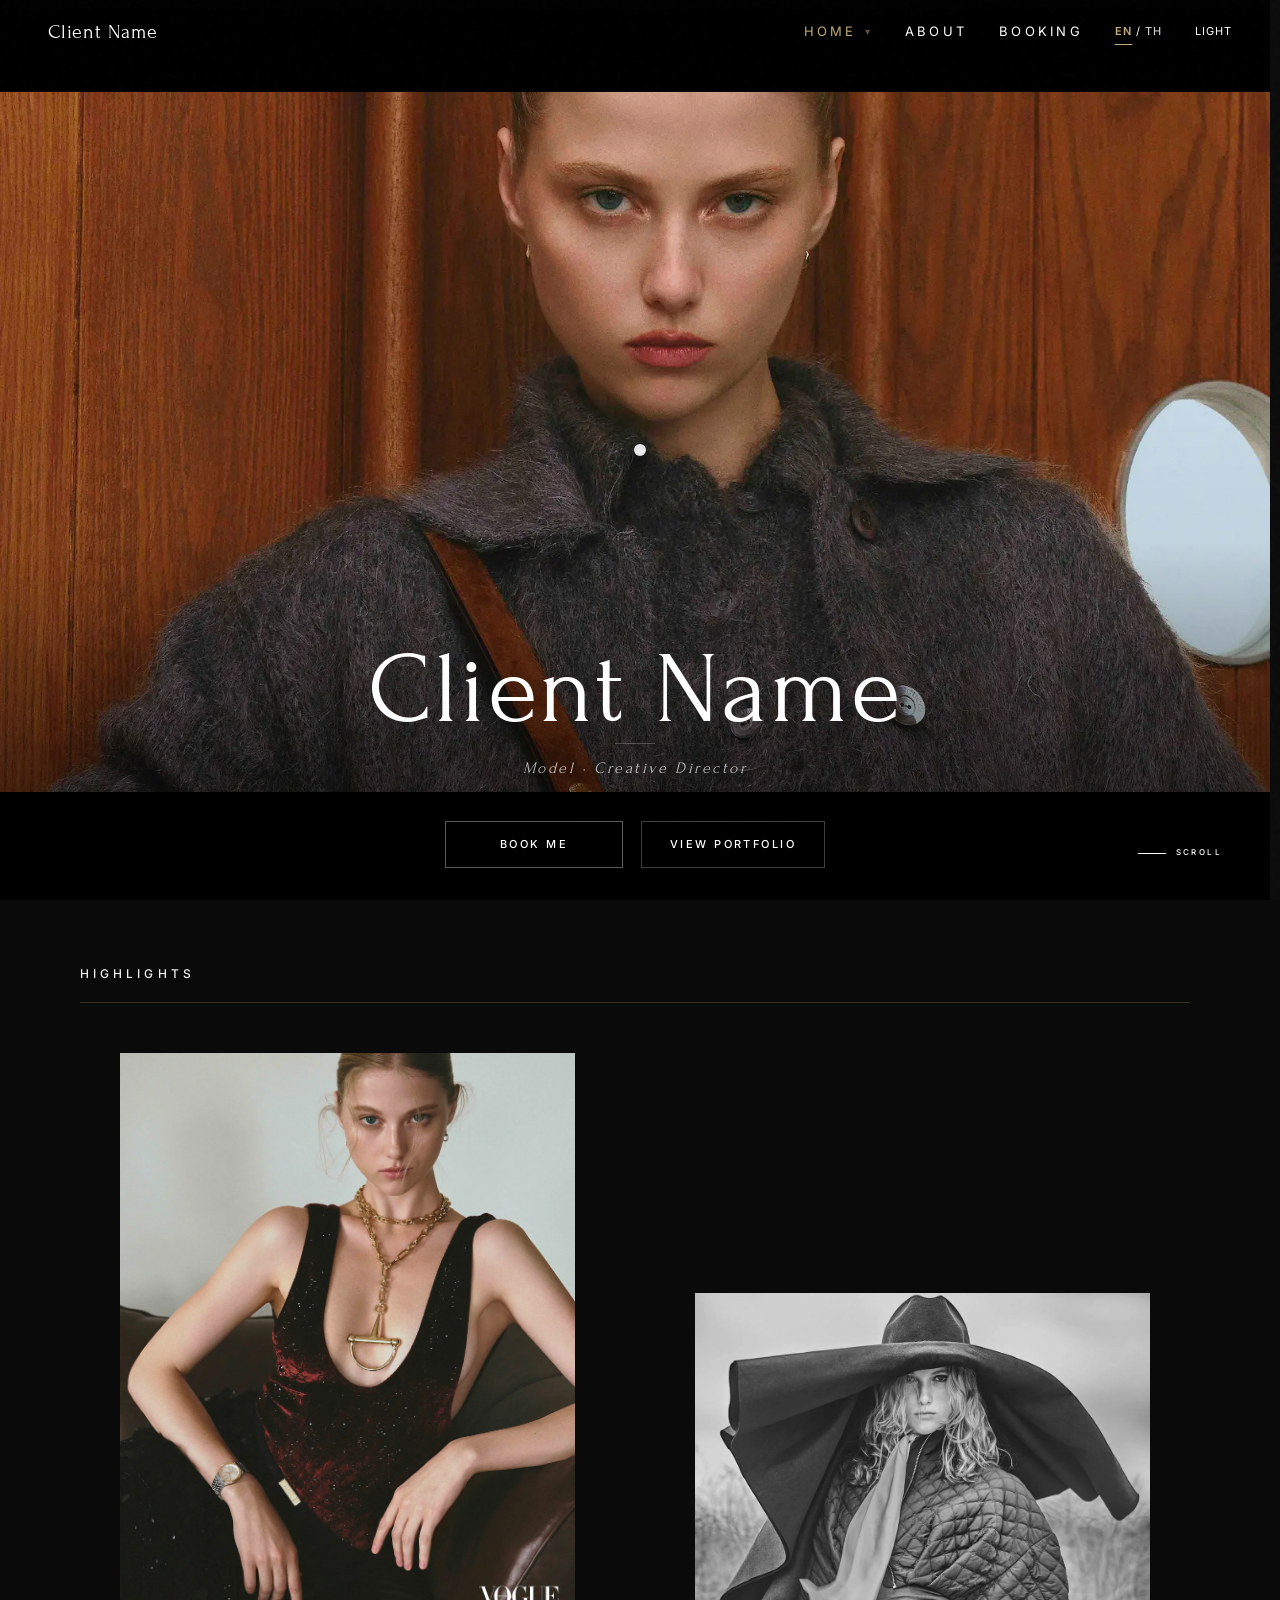
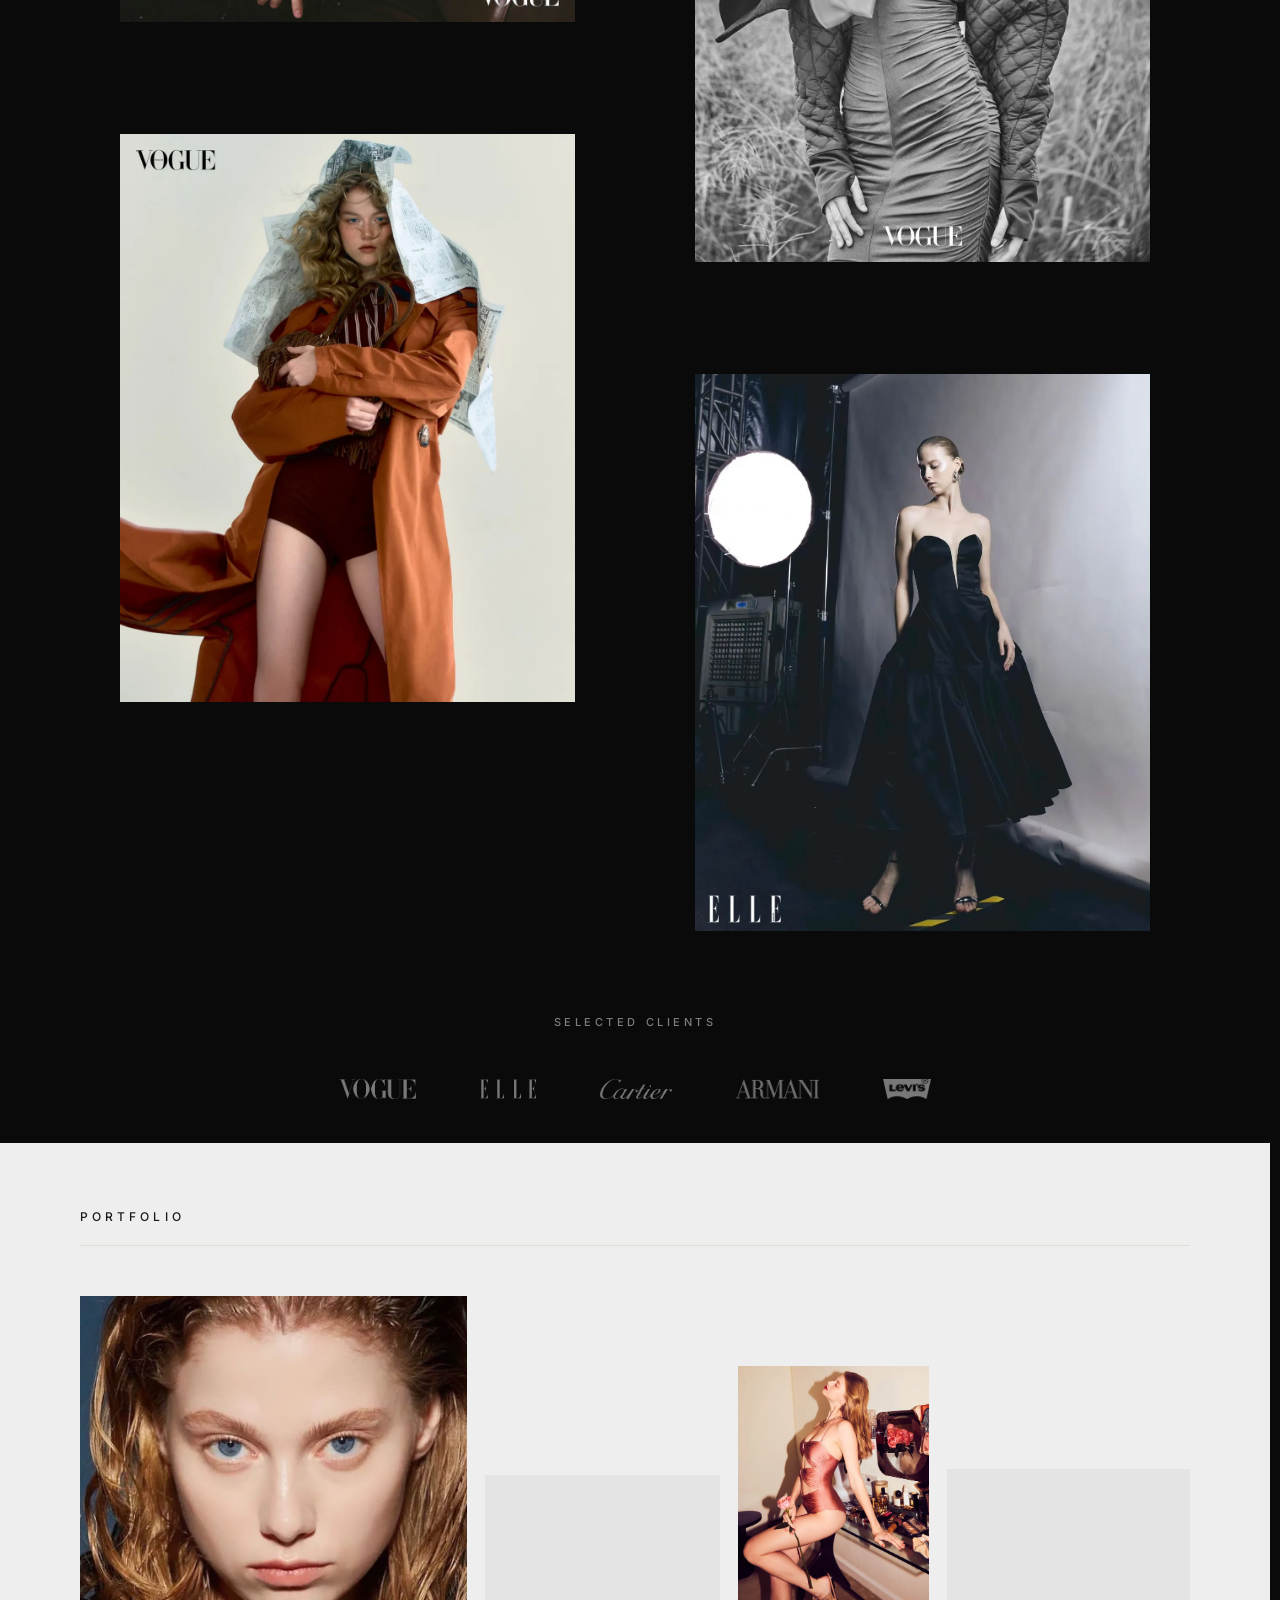
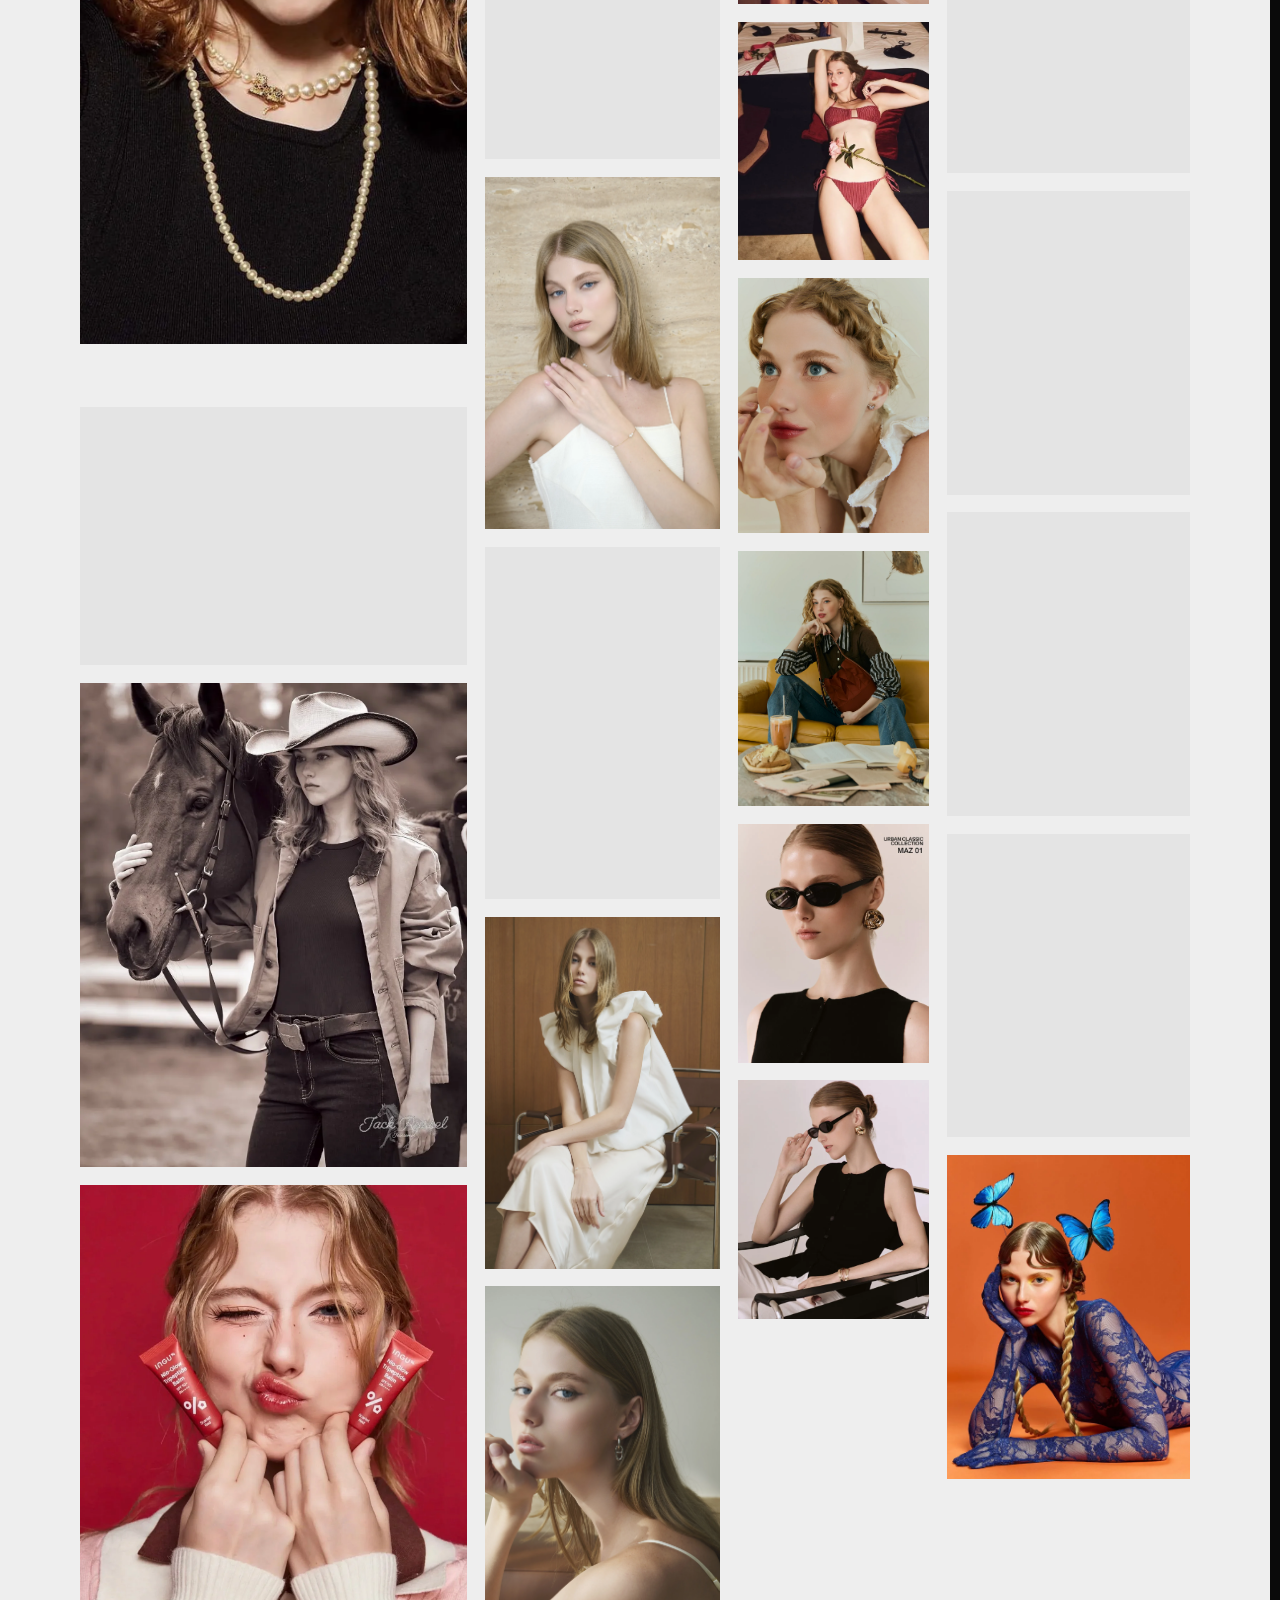
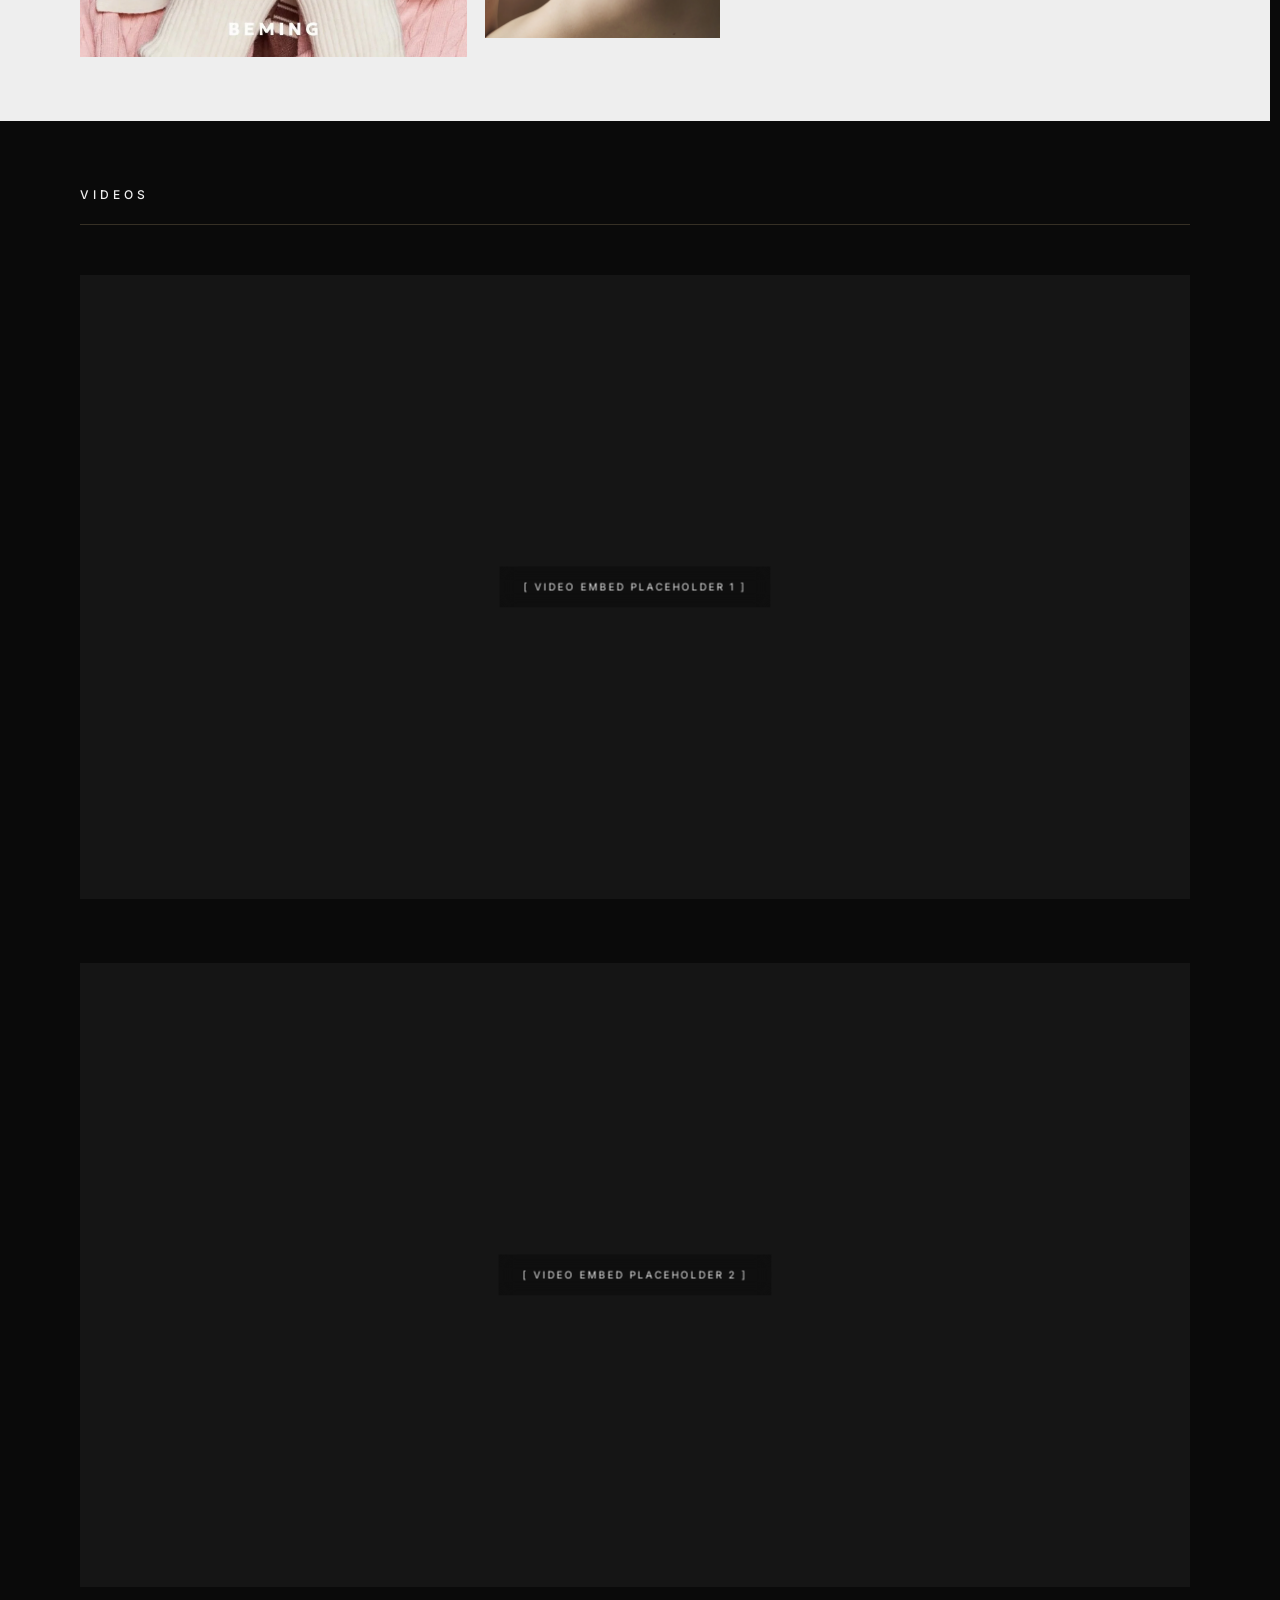
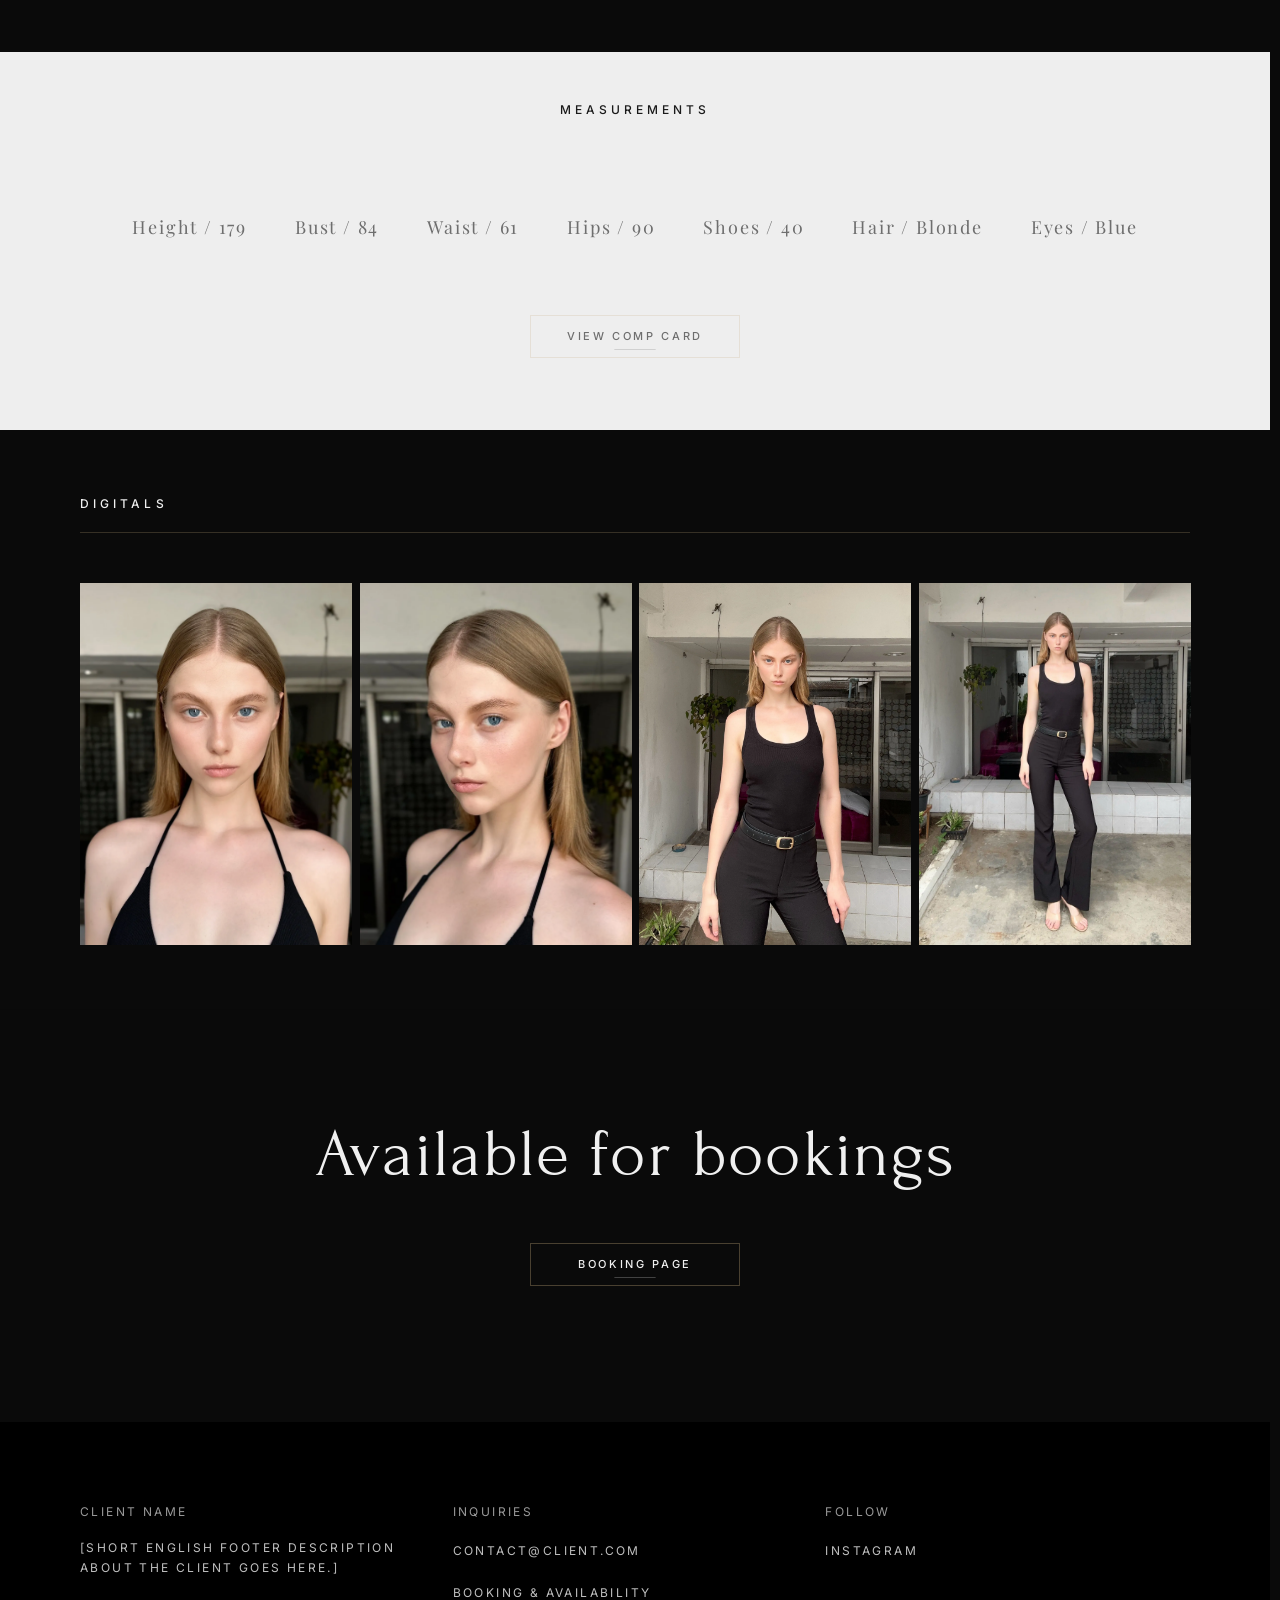
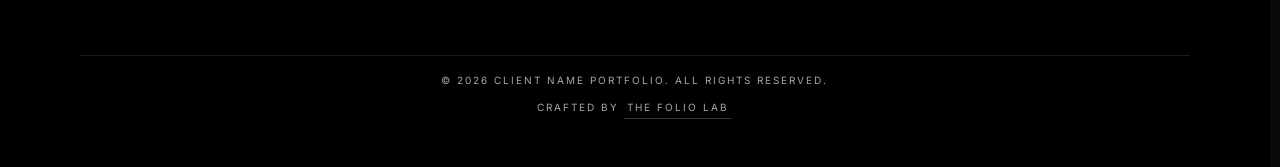
==== commit a0a650a8: "Web edit" ====
--- a/index.html
+++ b/index.html
@@ -2,7 +2,7 @@
 <html lang="en" data-theme="dark">
 <head>
     <meta charset="UTF-8">
-    <meta name="viewport" content="width=device-width, initial-scale=1.0">
+    <meta name="viewport" content="width=device-width, initial-scale=1.0, viewport-fit=cover">
     
     <!-- =================================================================== -->
     <!-- SEO & METADATA (Update these values for each new client) -->
@@ -33,7 +33,7 @@
     <link rel="manifest" href="manifest.json">
     <title>Portfolio | Client Name</title>
     <link rel="stylesheet" href="style.css">
-    <link href="https://fonts.googleapis.com/css2?family=Inter:wght@400;600&family=Playfair+Display:ital,wght@0,400;0,700;1,400&display=swap" rel="stylesheet">
+    <link href="https://fonts.googleapis.com/css2?family=Forum&family=Inter:wght@400;600&family=Playfair+Display:ital,wght@0,400;0,700;1,400&display=swap" rel="stylesheet">
     <link rel="preconnect" href="https://player.vimeo.com">
     <link rel="preconnect" href="https://i.vimeocdn.com">
     <link rel="preload" as="image" href="image/hero/hero.webp" fetchpriority="high">
@@ -55,7 +55,10 @@
 
     <!-- Luxury Splash Screen -->
     <div id="splash-screen" class="splash-screen">
-        <div class="splash-logo" id="splashClientName"></div>
+        <div class="splash-stack">
+            <div class="splash-logo" id="splashClientName"></div>
+            <div class="splash-caption" id="splashCaption"></div>
+        </div>
         <script>
             // Instantly inject the client name and wait for fonts to fully load before starting the animation to completely eliminate FOUT (Flash of Unstyled Text)
             const splashLogo = document.getElementById('splashClientName');
@@ -63,6 +66,11 @@
                 splashLogo.textContent = window.CLIENT_CONFIG.name;
                 document.fonts.ready.then(() => {
                     splashLogo.style.animation = 'splashFadeInOut 2.5s cubic-bezier(0.16, 1, 0.3, 1) forwards';
+                    const splashCaption = document.getElementById('splashCaption');
+                    if (splashCaption) {
+                        splashCaption.textContent = window.CLIENT_CONFIG.splashCaption || '';
+                        splashCaption.style.animation = 'splashCaptionFade 2.5s cubic-bezier(0.16, 1, 0.3, 1) forwards';
+                    }
                 });
             }
         </script>
@@ -114,7 +122,7 @@
     <section id="selected-clients" style="padding: 0 0 64px 0;">
         <div class="container">
             <div style="grid-column: span 12; text-align: center;">
-                <h3 class="reveal" style="font-size: 12px; letter-spacing: 0.3em; margin-bottom: 48px; opacity: 0.5; font-weight: 400;">
+                <h3 class="client-strip-title reveal">
                     <span lang="en">Selected Clients</span>
                     <span lang="th">ลูกค้าที่ร่วมงาน</span>
                 </h3>
@@ -144,18 +152,18 @@
                             <img src="image/portfolio/02.webp" alt="Work" class="reveal" loading="lazy" decoding="async">
                             <img src="image/portfolio/03.webp" alt="Work" class="reveal" loading="lazy" decoding="async">
                             <img src="image/portfolio/04.webp" alt="Work" class="reveal" loading="lazy" decoding="async">
+                        </div>
+                        <div class="masonry-col">
                             <img src="image/portfolio/05.webp" alt="Work" class="reveal" loading="lazy" decoding="async">
                             <img src="image/portfolio/06.webp" alt="Work" class="reveal" loading="lazy" decoding="async">
-                        </div>
-                        <div class="masonry-col">
                             <img src="image/portfolio/07.webp" alt="Work" class="reveal" loading="lazy" decoding="async">
                             <img src="image/portfolio/08.webp" alt="Work" class="reveal" loading="lazy" decoding="async">
                             <img src="image/portfolio/09.webp" alt="Work" class="reveal" loading="lazy" decoding="async">
-                            <img src="image/portfolio/10.webp" alt="Work" class="reveal" loading="lazy" decoding="async">
                         </div>
                     </div>
                     <div class="portfolio-column">
                         <div class="masonry-col">
+                            <img src="image/portfolio/10.webp" alt="Work" class="reveal" loading="lazy" decoding="async">
                             <img src="image/portfolio/11.webp" alt="Work" class="reveal" loading="lazy" decoding="async">
                             <img src="image/portfolio/12.webp" alt="Work" class="reveal" loading="lazy" decoding="async">
                             <img src="image/portfolio/13.webp" alt="Work" class="reveal" loading="lazy" decoding="async">
@@ -272,16 +280,31 @@
     <div id="imageModal" class="modal">
         <span class="modal-nav modal-prev">&#10094;</span>
         <img class="modal-content" id="img01">
+        <div class="modal-caption" id="imageModalCaption" aria-live="polite">
+            <div class="modal-caption__kicker" id="imageModalCaptionKicker"></div>
+            <div class="modal-caption__text">
+                <span lang="en" id="imageModalCaptionEn"></span>
+                <span lang="th" id="imageModalCaptionTh"></span>
+            </div>
+        </div>
+        <button type="button" class="modal-caption-toggle" id="imageModalCaptionToggle" aria-pressed="true">
+            <span lang="en" id="imageModalCaptionToggleEn">Captions: On</span>
+            <span lang="th" id="imageModalCaptionToggleTh">คำบรรยาย: เปิด</span>
+        </button>
+        <button type="button" class="modal-fullscreen-toggle" id="imageModalFullscreenToggle" aria-pressed="false">
+            <span lang="en" id="imageModalFullscreenToggleEn">Fullscreen</span>
+            <span lang="th" id="imageModalFullscreenToggleTh">เต็มจอ</span>
+        </button>
         <span class="modal-nav modal-next">&#10095;</span>
     </div>
 
     <!-- Dedicated Comp Card Modal -->
     <div id="compCardModal" class="modal" role="dialog" aria-modal="true" aria-label="Comp Card">
         <img class="modal-content" id="compCardImg" alt="Client Comp Card" style="max-height: 80vh;">
-        <div style="position: absolute; bottom: 40px; left: 50%; transform: translateX(-50%); z-index: 2001; text-align: center; width: 100%;">
+        <div class="comp-card-modal-note" style="position: absolute; bottom: 40px; left: 50%; transform: translateX(-50%); z-index: 2001; text-align: center; width: 100%;">
             <a href="#" id="compCardDownload" download="Comp_Card" class="btn-primary" style="box-shadow: 0 4px 24px rgba(0,0,0,0.4);">
-                <span lang="en">Download PDF</span>
-                <span lang="th">ดาวน์โหลด PDF</span>
+                <span lang="en">Download Comp Card</span>
+                <span lang="th">ดาวน์โหลดคอมพ์การ์ด</span>
             </a>
         </div>
     </div>
@@ -290,4 +313,4 @@
     <script src="main.js"></script>
 
 </body>
-</html>+</html>
--- a/style.css
+++ b/style.css
@@ -10,12 +10,15 @@
     --gold: #A8906B; /* Muted Cinematic Bronze/Gold */
 
     /* 2. BRAND FONTS */
+    --cinematic-display: 'Forum', 'Times New Roman', serif;
     --serif: 'Playfair Display', serif; /* Elegant Cinematic Serif */
     --sans: 'Inter', -apple-system, BlinkMacSystemFont, "Segoe UI", Roboto, sans-serif;
 
     /* 3. SPACING */
     --margin: 80px;
     --gutter: 8px; /* Tighter cinematic masonry gap */
+    --mobile-viewport-overbleed: 0px;
+    --mobile-statusbar-clearance: 0px;
 
     /* Theme-aware variables */
     --bg: #F5F5F5; /* Neutral gray off-white */
@@ -25,6 +28,7 @@
     --dropdown-bg: rgba(245, 245, 245, 0.85); 
     --alt-bg: #EEEEEE; /* Neutral gray off-white */
     --border-subtle: rgba(26, 26, 26, 0.08); /* Neutral subtle border */
+    --scrollbar-thumb: rgba(26, 26, 26, 0.28);
 }
 
 [data-theme="dark"] {
@@ -36,12 +40,15 @@
     --alt-bg: #111111; /* Extremely subtle alternate background */
     --border-subtle: rgba(255, 255, 255, 0.05); /* Extremely delicate border */
     --gold: #C2A878; /* Brighter gold for dark mode */
+    --scrollbar-thumb: rgba(240, 240, 240, 0.28);
 }
 
 html {
     width: 100%;
+    scrollbar-gutter: stable;
     scrollbar-width: thin;
-    scrollbar-color: var(--text) var(--bg);
+    scrollbar-color: var(--scrollbar-thumb) transparent;
+    background-color: var(--bg);
 }
 
 body {
@@ -64,6 +71,32 @@
     line-height: 1.7; /* More breathing room */
     letter-spacing: 0.01em; /* Highly readable, neutral tracking */
     -webkit-font-smoothing: antialiased;
+}
+
+html::before,
+html::after {
+    content: "";
+    position: fixed;
+    left: 0;
+    right: 0;
+    background: var(--bg);
+    pointer-events: none;
+}
+
+html::before {
+    top: 0;
+    height: env(safe-area-inset-top);
+    z-index: 90;
+}
+
+html::after {
+    bottom: 0;
+    height: env(safe-area-inset-bottom);
+    z-index: 90;
+}
+
+.mobile-status-cover {
+    display: none;
 }
 
 /* Premium Cinematic Film Grain Overlay */
@@ -99,15 +132,15 @@
 h1 { font-size: clamp(48px, 10vw, 130px); line-height: 0.95; font-style: normal; text-transform: uppercase; } /* Inherits the tight -0.04em tracking */
 h2 { font-size: 40px; margin-bottom: 64px; font-weight: 600; font-style: normal; text-transform: uppercase; letter-spacing: -0.02em; }
 
-h3 { 
-    font-family: var(--sans); 
-    font-size: 22px; 
-    font-weight: 300; 
-    text-transform: uppercase; 
-    letter-spacing: 0.4em; 
+h3 {
+    font-family: var(--sans);
+    font-size: 14px;
+    font-weight: 500;
+    text-transform: uppercase;
+    letter-spacing: 0.3em;
     margin-bottom: 32px; 
     color: var(--text); 
-    opacity: 1; /* Ensures text stays strictly black on white backgrounds */
+    opacity: 0.62;
 }
 
 a { text-decoration: none; color: inherit; transition: opacity 0.3s ease, color 0.3s ease; }
@@ -160,6 +193,15 @@
 }
 
 .logo {
+    font-family: var(--cinematic-display);
+    font-size: 20px;
+    font-weight: 400;
+    text-transform: none;
+    letter-spacing: 0.04em;
+    max-width: min(42vw, 420px);
+    overflow: hidden;
+    text-overflow: ellipsis;
+    white-space: nowrap;
     opacity: 0;
     animation: navEntrance 1.2s cubic-bezier(0.16, 1, 0.3, 1) forwards;
     animation-delay: 0.1s;
@@ -414,12 +456,14 @@
 /* --- 3. HOMEPAGE SPECIFIC SECTIONS --- */
 .hero {
     height: 100vh;
+    background: var(--black);
     display: flex;
     align-items: flex-end;
-    justify-content: flex-start;
-    text-align: left;
+    justify-content: center;
+    text-align: center;
     padding: var(--margin);
-    padding-bottom: 80px;
+    padding-top: 96px;
+    padding-bottom: 118px;
     position: relative;
     color: var(--white);
     overflow: hidden; /* Necessary for the scale effect */
@@ -427,7 +471,10 @@
 
 .hero-bg {
     position: absolute;
-    inset: 0;
+    top: 92px;
+    right: 0;
+    bottom: 108px;
+    left: 0;
     background-color: #ccc;
     background-repeat: no-repeat;
     background-position: center 10%;
@@ -441,49 +488,68 @@
 }
 
 .hero:not(.loaded) .hero-bg {
-    opacity: 0; /* Hide strictly while waiting for the JS gatekeeper */
+    opacity: 1; /* Keep the image ready behind the split splash reveal */
 }
 
 .hero.loaded .hero-bg {
     animation: heroFadeIn 2.5s cubic-bezier(0.16, 1, 0.3, 1) both;
 }
 
-.hero-content p {
-    text-transform: uppercase; /* Keep uppercase */
-    letter-spacing: 0.4em; /* More spread out */
-    font-size: 14px;
-    margin-bottom: 12px;
-    opacity: 0.9;
-}
-
+.hero::before,
 .hero::after {
     content: '';
     position: absolute;
     inset: 0;
+    pointer-events: none;
+}
+
+.hero::before {
+    z-index: 1;
+    background-image: url("data:image/svg+xml,%3Csvg viewBox='0 0 160 160' xmlns='http://www.w3.org/2000/svg'%3E%3Cfilter id='heroNoise'%3E%3CfeTurbulence type='fractalNoise' baseFrequency='0.9' numOctaves='3' stitchTiles='stitch'/%3E%3C/filter%3E%3Crect width='100%25' height='100%25' filter='url(%23heroNoise)' opacity='0.1'/%3E%3C/svg%3E");
+    opacity: 0.08;
+    mix-blend-mode: screen;
+}
+
+.hero::after {
+    z-index: 2;
     background: linear-gradient(to top, rgba(0, 0, 0, 0.7) 0%, rgba(0, 0, 0, 0.1) 40%, transparent 100%);
 }
 
 .hero-content {
-    position: relative;
-    z-index: 1;
-    width: 100%;
+    position: static;
+    z-index: 3;
+    width: min(100%, 980px);
     margin: 0;
     display: flex;
     flex-direction: column;
-    align-items: flex-start;
+    align-items: center;
+}
+
+.hero-content h1 {
+    position: relative;
+    z-index: 3;
+    font-family: var(--cinematic-display);
+    font-size: clamp(68px, 8vw, 116px);
+    font-weight: 400;
+    line-height: 0.92;
+    letter-spacing: 0.02em;
+    text-transform: none;
+    margin-bottom: 0;
+    text-wrap: balance;
 }
 
 .hero-tagline {
-    font-family: var(--sans);
-    font-size: 13px;
-    font-weight: 500;
-    font-style: normal;
-    text-transform: uppercase;
-    letter-spacing: 0.4em; 
+    position: relative;
+    z-index: 3;
+    font-family: var(--cinematic-display);
+    font-size: 16px;
+    font-weight: 400;
+    font-style: italic;
+    text-transform: none;
+    letter-spacing: 0.16em;
     color: var(--white);
-    opacity: 0.9;
-    margin-top: 24px; 
-    position: relative;
+    opacity: 0.84;
+    margin-top: 18px;
 }
 
 /* Subtle Line Separator */
@@ -491,8 +557,8 @@
     content: '';
     position: absolute;
     top: -12px; /* Positioned exactly in the middle of the gap */
-    left: 0;
-    transform: none;
+    left: 50%;
+    transform: translateX(-50%);
     width: 0;
     height: 1px;
     background-color: var(--white);
@@ -510,10 +576,25 @@
 }
 
 .hero-btns {
-    margin-top: 48px;
+    position: absolute;
+    left: 50%;
+    bottom: 32px;
+    transform: translateX(-50%) translateY(20px);
     display: flex;
-    gap: 24px;
-    justify-content: flex-start;
+    gap: 18px;
+    justify-content: center;
+    align-items: center;
+    width: min(720px, calc(100vw - (var(--margin) * 2)));
+    margin-top: 0;
+    z-index: 4;
+}
+
+.hero-btns.reveal {
+    transform: translateX(-50%) translateY(18px);
+}
+
+.hero-btns.reveal.active {
+    transform: translateX(-50%) translateY(0);
 }
 
 .btn-primary, .btn-secondary, .btn-bold, .lang-switch span {
@@ -527,45 +608,70 @@
 /* Ultra-premium frosted glass buttons specifically for the hero */
 .hero-btns .btn-primary,
 .hero-btns .btn-secondary {
-    background: rgba(255, 255, 255, 0.08);
-    -webkit-backdrop-filter: blur(10px);
-    backdrop-filter: blur(10px);
-    border: 1px solid rgba(255, 255, 255, 0.25);
+    min-width: 178px;
+    padding: 13px 28px;
+    background: transparent;
+    -webkit-backdrop-filter: none;
+    backdrop-filter: none;
+    border: 1px solid rgba(255, 255, 255, 0.34);
     color: var(--white);
+    font-size: 11px;
+    font-weight: 500;
+    letter-spacing: 0.22em;
 }
 
 /* Make the View Portfolio button more transparent (clear glass) in the middle */
 .hero-btns .btn-secondary {
     background: transparent; /* Completely clear middle */
-    border: 1px solid rgba(255, 255, 255, 0.3); /* Delicate outline so it doesn't get lost */
+    border: 1px solid rgba(255, 255, 255, 0.24); /* Delicate outline so it doesn't get lost */
 }
 
 /* --- SCROLL HINT --- */
 .scroll-hint {
     position: absolute;
-    bottom: 48px;
-    right: var(--margin); /* Pushed to the right to beautifully balance the left-aligned hero */
+    bottom: 40px;
+    right: 48px;
     display: flex;
     align-items: center;
-    gap: 16px;
-    color: var(--text);
+    justify-content: center;
+    width: auto;
+    height: auto;
+    gap: 10px;
+    color: rgba(255, 255, 255, 0.46);
     font-family: var(--sans);
-    font-size: 10px;
+    font-size: 8px;
     font-weight: 500;
     text-transform: uppercase;
     letter-spacing: 0.3em;
     opacity: 0;
-    z-index: 10;
+    z-index: 4;
     animation: navEntrance 1.2s cubic-bezier(0.16, 1, 0.3, 1) forwards 1s;
 }
 
 .hero .scroll-hint { color: var(--white); }
 
-.scroll-hint .arrow { display: inline-block; font-size: 14px; animation: scrollBounce 2s infinite ease-in-out; }
-
-@keyframes scrollBounce {
-    0%, 100% { transform: translateY(0); }
-    50% { transform: translateY(6px); }
+.scroll-hint span {
+    display: inline-block;
+}
+
+.scroll-hint .arrow {
+    display: none !important;
+}
+
+.scroll-hint::before {
+    content: "";
+    width: 28px;
+    height: 1px;
+    background: currentColor;
+    transform-origin: left;
+    animation: scrollLine 2.4s cubic-bezier(0.16, 1, 0.3, 1) infinite;
+}
+
+@keyframes scrollLine {
+    0% { transform: scaleX(0); opacity: 0; }
+    18% { transform: scaleX(1); opacity: 0.72; }
+    58% { transform: scaleX(1); opacity: 0.48; }
+    100% { transform: scaleX(0); opacity: 0; }
 }
 
 @media (hover: hover) {
@@ -600,12 +706,6 @@
         transition-delay: 0.1s;
     }
 
-    .btn-bold:hover {
-        border-bottom-color: transparent;
-        transform: translateY(-2px);
-        color: var(--gold);
-        transition-delay: 0.1s;
-    }
 }
 
 /* --- 8. CINEMATIC MICRO-DETAILS --- */
@@ -620,18 +720,35 @@
     color: var(--bg);
 }
 
-/* Custom Dark Scrollbar to maintain edge-to-edge immersion (Windows/Linux browsers) */
+/* Custom Native-App Scrollbar */
 ::-webkit-scrollbar {
-    width: 8px;
+    width: 6px;
+    background-color: transparent;
 }
 ::-webkit-scrollbar-track {
-    background: var(--bg);
+    background-color: transparent;
 }
 ::-webkit-scrollbar-thumb {
-    background: var(--text); 
+    background: var(--scrollbar-thumb);
+    border-radius: 10px;
+    border: 1px solid transparent;
+    background-clip: padding-box;
 }
 ::-webkit-scrollbar-thumb:hover {
-    background: var(--gold);
+    background: var(--text);
+    border: 1px solid transparent;
+    background-clip: padding-box;
+}
+
+html.scroll-locked {
+    scrollbar-width: none !important;
+    -ms-overflow-style: none !important;
+}
+
+html.scroll-locked::-webkit-scrollbar {
+    display: none !important;
+    width: 0 !important;
+    height: 0 !important;
 }
 
 /* Momentary "Blink" effect on click/tap */
@@ -764,23 +881,72 @@
 }
 
 .full-grid {
+    display: grid;
+    grid-template-columns: repeat(12, 1fr);
+    gap: clamp(8px, 1.4vw, 22px);
+    align-items: start;
+}
+
+.portfolio-column {
     display: flex;
-    gap: var(--gutter);
-    align-items: flex-start;
-}
-
-.portfolio-column {
-    flex: 1;
-    display: flex;
-    gap: var(--gutter);
+    gap: clamp(8px, 1.4vw, 22px);
     align-items: start;
+}
+
+.portfolio-column:first-child {
+    grid-column: span 7;
+}
+
+.portfolio-column:nth-child(2) {
+    grid-column: span 5;
+}
+
+.portfolio-column:nth-child(2) {
+    margin-top: clamp(42px, 5.5vw, 96px);
 }
 
 .masonry-col {
     flex: 1;
     display: flex;
     flex-direction: column;
-    gap: var(--gutter);
+    gap: clamp(8px, 1.4vw, 22px);
+}
+
+.portfolio-column:first-child .masonry-col:first-child {
+    flex: 1.42;
+}
+
+.portfolio-column:first-child .masonry-col:nth-child(2) {
+    flex: 0.86;
+}
+
+.portfolio-column:nth-child(2) .masonry-col:first-child {
+    flex: 0.88;
+}
+
+.portfolio-column:nth-child(2) .masonry-col:nth-child(2) {
+    flex: 1.12;
+}
+
+.portfolio-column:first-child .masonry-col:first-child img:first-child {
+    width: 100%;
+    height: clamp(520px, 72vh, 760px);
+    max-height: none;
+    object-fit: cover;
+    position: relative;
+    z-index: 2;
+}
+
+.portfolio-column:first-child .masonry-col:first-child img:nth-child(2) {
+    margin-top: clamp(28px, 3.5vw, 64px);
+}
+
+.portfolio-column:first-child .masonry-col:nth-child(2) {
+    padding-top: clamp(132px, 14vw, 220px);
+}
+
+.portfolio-column:nth-child(2) .masonry-col:nth-child(2) {
+    padding-top: clamp(72px, 8vw, 132px);
 }
 
 .full-grid img { 
@@ -904,27 +1070,143 @@
 .splash-screen {
     position: fixed;
     top: 0; left: 0; width: 100vw; height: 100vh;
-    background-color: var(--bg);
+    background-color: transparent;
     z-index: 10000;
     display: flex;
     justify-content: center;
     align-items: center;
-    transition: opacity 1.2s cubic-bezier(0.16, 1, 0.3, 1), visibility 1.2s;
+    overflow: hidden;
+    transition: visibility 0s linear 1.15s;
+}
+
+.splash-screen::before,
+.splash-screen::after {
+    content: "";
+    position: absolute;
+    left: 0;
+    width: 100%;
+    height: 50%;
+    background: var(--black);
+    z-index: 0;
+    transform: translateY(0);
+    transition: transform 1.15s cubic-bezier(0.76, 0, 0.24, 1);
+    will-change: transform;
+}
+
+.splash-screen::before {
+    top: 0;
+}
+
+.splash-screen::after {
+    bottom: 0;
+}
+
+@media (max-width: 1024px) {
+    :root {
+        --mobile-viewport-overbleed: 15vh;
+        --mobile-statusbar-clearance: 64px;
+    }
+
+    html,
+    body {
+        min-height: 100%;
+        background: var(--bg);
+        overscroll-behavior-x: none;
+    }
+
+    html::before {
+        top: calc(-1 * var(--mobile-viewport-overbleed));
+        height: calc(var(--mobile-viewport-overbleed) + var(--mobile-statusbar-clearance) + env(safe-area-inset-top));
+    }
+
+    html::after {
+        bottom: calc(-1 * var(--mobile-viewport-overbleed));
+        height: calc(var(--mobile-viewport-overbleed) + env(safe-area-inset-bottom));
+    }
+
+    .mobile-status-cover {
+        display: block;
+        position: fixed;
+        top: 0;
+        left: 0;
+        right: 0;
+        height: var(--mobile-statusbar-clearance);
+        background: var(--bg);
+        z-index: 95;
+        pointer-events: none;
+    }
+
+    .hero,
+    .app-transition-curtain,
+    .splash-screen {
+        top: calc(-1 * var(--mobile-viewport-overbleed));
+        height: calc(100vh + var(--mobile-viewport-overbleed) + var(--mobile-viewport-overbleed));
+        height: calc(100lvh + var(--mobile-viewport-overbleed) + var(--mobile-viewport-overbleed));
+        min-height: calc(100vh + var(--mobile-viewport-overbleed) + var(--mobile-viewport-overbleed));
+        min-height: calc(100svh + var(--mobile-viewport-overbleed) + var(--mobile-viewport-overbleed));
+    }
+
+    .hero {
+        padding-top: calc(var(--mobile-viewport-overbleed) + env(safe-area-inset-top));
+        padding-bottom: calc(var(--mobile-viewport-overbleed) + env(safe-area-inset-bottom));
+    }
+
+    .splash-screen {
+        padding-top: calc(var(--mobile-viewport-overbleed) + env(safe-area-inset-top));
+        padding-bottom: calc(var(--mobile-viewport-overbleed) + env(safe-area-inset-bottom));
+    }
 }
 .splash-screen.hidden {
+    visibility: hidden;
+    pointer-events: none;
+}
+
+.splash-screen.hidden::before {
+    transform: translateY(-101%);
+}
+
+.splash-screen.hidden::after {
+    transform: translateY(101%);
+}
+
+.splash-stack {
+    position: relative;
+    z-index: 1;
+    display: flex;
+    flex-direction: column;
+    align-items: center;
+    gap: 18px;
+    transition: opacity 0.45s ease, transform 0.45s ease, filter 0.45s ease;
+}
+
+.splash-screen.hidden .splash-stack {
     opacity: 0;
-    visibility: hidden;
-}
+    transform: scale(1.02);
+    filter: blur(8px);
+}
+
 .splash-logo {
-    font-family: var(--sans);
-    font-size: clamp(32px, 5vw, 64px); /* Increased for a grander cinematic entrance */
-    font-weight: 600;
-    text-transform: uppercase;
-    letter-spacing: -0.04em;
-    color: var(--text);
+    font-family: var(--cinematic-display);
+    font-size: clamp(48px, 7vw, 104px);
+    font-weight: 400;
+    text-transform: none;
+    letter-spacing: 0.025em;
+    color: var(--white);
     opacity: 0;
     /* Animation is now dynamically injected via JS when fonts load to prevent FOUT */
 }
+
+.splash-caption {
+    font-family: var(--sans);
+    font-size: 9px;
+    font-weight: 500;
+    letter-spacing: 0.34em;
+    line-height: 1.4;
+    text-transform: uppercase;
+    color: var(--gold);
+    opacity: 0;
+}
+
 @keyframes splashFadeInOut {
     0% { opacity: 0; transform: scale(0.95); }
     20% { opacity: 1; transform: scale(1); }
@@ -932,18 +1214,27 @@
     100% { opacity: 0; transform: scale(1.05); }
 }
 
+@keyframes splashCaptionFade {
+    0% { opacity: 0; transform: translateY(8px); filter: blur(8px); }
+    28% { opacity: 0; transform: translateY(8px); filter: blur(8px); }
+    48% { opacity: 0.75; transform: translateY(0); filter: blur(0); }
+    75% { opacity: 0.75; transform: translateY(0); filter: blur(0); }
+    100% { opacity: 0; transform: translateY(-8px); filter: blur(8px); }
+}
+
 /* Section Labels for UX */
 .section-label {
     grid-column: span 12;
     font-family: var(--sans);
-    font-size: 24px;
-    font-weight: 600;
+    font-size: 12px;
+    font-weight: 500;
     text-transform: uppercase;
-    letter-spacing: 0.2em;
-    color: var(--gold); /* Make it look like a technical HUD element */
-    border-bottom: 1px solid var(--border-subtle);
-    padding-bottom: 16px;
-    margin-bottom: 40px; /* Reduced from 64px for denser layout */
+    letter-spacing: 0.34em;
+    color: var(--text);
+    opacity: 0.58;
+    border-bottom: 1px solid rgba(194, 168, 120, 0.24);
+    padding-bottom: 18px;
+    margin-bottom: 42px;
     text-align: left;
     padding-left: 0;
 }
@@ -958,17 +1249,18 @@
 
 /* --- 5. SUBPAGE HEADERS (Independent from Homepage) --- */
 .page-header {
-    font-family: var(--sans);
-    font-size: 56px;
+    font-family: var(--cinematic-display);
+    font-size: clamp(48px, 6.5vw, 86px);
     font-style: normal;
-    text-transform: uppercase;
-    font-weight: 600;
-    letter-spacing: -0.04em;
+    text-transform: none;
+    font-weight: 400;
+    letter-spacing: 0.02em;
+    line-height: 0.92;
     color: var(--text);
     text-align: left;
-    margin-bottom: 32px; /* Tighter header spacing */
+    margin-bottom: 32px;
     position: relative;
-    padding-bottom: 24px;
+    padding-bottom: 28px;
 }
 
 .page-header::before {
@@ -976,16 +1268,16 @@
     position: absolute;
     bottom: 0;
     left: 0;
-    width: 150px; /* Slightly wider line for main pages */
+    width: 120px;
     height: 1px;
     background: linear-gradient(to right, var(--text), transparent); /* Fade out to the right */
     opacity: 0.3;
 }
 
 .page-description {
-    font-family: var(--serif);
-    font-style: normal;
-    font-size: 16px;
+    font-family: var(--cinematic-display);
+    font-style: italic;
+    font-size: 18px;
     line-height: 1.8;
     opacity: 0.7; /* Soft, quiet restraint */
     color: var(--text);
@@ -993,7 +1285,7 @@
 }
 
 .editorial-quote {
-    font-family: var(--serif);
+    font-family: var(--cinematic-display);
     font-style: normal;
     font-size: 32px;
     line-height: 1.6;
@@ -1004,15 +1296,7 @@
 }
 
 .editorial-quote::before,
-.editorial-quote::after {
-    color: var(--gold);
-    opacity: 0.7;
-    font-size: 1.2em;
-    transition: opacity 0.3s ease;
-}
-
-.editorial-quote::before { content: '“'; margin-right: 8px; }
-.editorial-quote::after { content: '”'; margin-left: 8px; }
+.editorial-quote::after { content: none; }
 
 #measurements {
     padding: 48px 0;
@@ -1044,21 +1328,82 @@
 /* --- 4. CALL TO ACTION & FOOTER --- */
 .cta-section {
     text-align: center;
-    padding: 96px 0; /* Less airy, more direct */
+    padding: 112px 0;
     border-top: 1px solid rgba(0,0,0,0.05);
 }
 
+.cta-section h2 {
+    font-family: var(--cinematic-display);
+    font-size: clamp(40px, 5.5vw, 68px);
+    font-weight: 400;
+    line-height: 0.95;
+    text-transform: none;
+    letter-spacing: 0.02em;
+    margin-bottom: 32px;
+}
+
+.client-strip-title {
+    font-family: var(--sans);
+    font-size: 11px;
+    font-weight: 500;
+    line-height: 1.4;
+    text-align: center;
+    text-transform: uppercase;
+    letter-spacing: 0.32em;
+    color: var(--text);
+    opacity: 0.5;
+    margin-bottom: 48px;
+}
+
 .btn-bold {
-    display: inline-block;
-    border-bottom: 1px solid var(--text);
+    position: relative;
+    display: inline-flex;
+    align-items: center;
+    justify-content: center;
+    border: 1px solid rgba(194, 168, 120, 0.34);
     color: var(--text);
-    padding: 12px 0; /* Slightly more vertical padding */
+    background: transparent;
+    padding: 15px 30px;
     margin: 24px 12px;
-    font-size: 15px; /* Slightly larger font */
+    font-size: 11px;
+    font-weight: 500;
     text-transform: uppercase;
-    letter-spacing: 0.35em; /* More spread out */
-    min-width: 200px;
-    transition: all 0.3s ease;
+    letter-spacing: 0.24em;
+    line-height: 1;
+    min-width: 210px;
+    max-width: 100%;
+    text-align: center;
+    overflow-wrap: anywhere;
+    overflow: hidden;
+    transition: color 0.3s ease, border-color 0.3s ease, background-color 0.3s ease, opacity 0.3s ease;
+}
+
+.btn-bold::before {
+    content: "";
+    position: absolute;
+    left: 18px;
+    right: 18px;
+    bottom: 7px;
+    height: 1px;
+    background: currentColor;
+    opacity: 0.24;
+    transform: scaleX(0.24);
+    transform-origin: center;
+    transition: transform 0.36s cubic-bezier(0.16, 1, 0.3, 1), opacity 0.36s ease;
+}
+
+@media (hover: hover) {
+    .btn-bold:hover {
+        color: var(--gold);
+        border-color: var(--gold);
+        background: rgba(194, 168, 120, 0.06);
+        opacity: 1;
+    }
+
+    .btn-bold:hover::before {
+        transform: scaleX(1);
+        opacity: 0.38;
+    }
 }
 
 .contact-list {
@@ -1071,7 +1416,27 @@
 
 .contact-list .btn-bold {
     margin: 12px 0; /* Horizontal spacing is now handled by gap */
-    min-width: 160px; /* More compact for a single-row feel */
+    min-width: 170px; /* More compact for a single-row feel */
+}
+
+.booking-embed-placeholder {
+    width: 100%;
+    min-height: 500px;
+    display: flex;
+    align-items: center;
+    justify-content: center;
+    margin: 56px 0;
+    border: 1px solid rgba(194, 168, 120, 0.28);
+    background:
+        linear-gradient(rgba(194, 168, 120, 0.06), rgba(194, 168, 120, 0.02)),
+        var(--surface);
+    color: var(--text);
+    font-family: var(--sans);
+    font-size: 11px;
+    font-weight: 500;
+    text-transform: uppercase;
+    letter-spacing: 0.24em;
+    opacity: 0.72;
 }
 
 /* --- 5. PAGE SPECIFIC LAYOUTS (About & Booking) --- */
@@ -1131,6 +1496,112 @@
     -webkit-touch-callout: default; /* Explicitly forces the long-press 'Save Image' menu on iOS */
 }
 
+.modal-caption {
+    position: fixed;
+    left: 32px;
+    bottom: 32px;
+    z-index: 2002;
+    max-width: min(420px, calc(100vw - 64px));
+    max-height: 30vh;
+    overflow-y: auto;
+    padding: 16px 18px;
+    background: rgba(10, 10, 10, 0.82);
+    color: var(--white);
+    border: 1px solid rgba(255, 255, 255, 0.16);
+    backdrop-filter: blur(18px);
+    cursor: default;
+    opacity: 0;
+    visibility: hidden;
+    pointer-events: none;
+    transition: opacity 0.22s ease-out, visibility 0.22s ease-out;
+}
+
+.modal-caption.visible {
+    opacity: 1;
+    visibility: visible;
+    pointer-events: auto;
+}
+
+.modal-caption__kicker {
+    font-family: var(--sans);
+    font-size: 10px;
+    font-weight: 600;
+    letter-spacing: 0.26em;
+    line-height: 1.2;
+    color: var(--gold);
+    text-transform: uppercase;
+    margin-bottom: 8px;
+}
+
+.modal-caption__text {
+    font-family: var(--sans);
+    font-size: 12px;
+    line-height: 1.7;
+    letter-spacing: 0.12em;
+    text-transform: uppercase;
+}
+
+.modal-caption-toggle,
+.modal-fullscreen-toggle {
+    position: fixed;
+    right: 32px;
+    bottom: 32px;
+    z-index: 2002;
+    display: none;
+    padding: 12px 14px;
+    background: rgba(10, 10, 10, 0.82);
+    color: var(--white);
+    border: 1px solid rgba(255, 255, 255, 0.18);
+    backdrop-filter: blur(18px);
+    font-family: var(--sans);
+    font-size: 10px;
+    font-weight: 600;
+    letter-spacing: 0.22em;
+    line-height: 1;
+    text-transform: uppercase;
+    cursor: pointer;
+    transition: border-color 0.3s ease, color 0.3s ease, background-color 0.3s ease;
+}
+
+.modal-caption-toggle.visible,
+.modal-fullscreen-toggle.visible {
+    display: inline-flex;
+}
+
+@media (hover: hover) and (pointer: fine) {
+    .modal-caption-toggle:hover,
+    .modal-fullscreen-toggle:hover {
+        color: var(--gold);
+        border-color: var(--gold);
+    }
+}
+
+.modal-caption-toggle:active,
+.modal-fullscreen-toggle:active {
+    color: var(--white);
+    border-color: rgba(255, 255, 255, 0.18);
+}
+
+.modal-fullscreen-toggle {
+    bottom: 82px;
+}
+
+.modal.is-immersive .modal-caption,
+.modal.is-immersive .modal-caption-toggle,
+.modal.is-immersive .modal-fullscreen-toggle,
+.modal.is-immersive .modal-nav {
+    opacity: 0 !important;
+    visibility: hidden !important;
+    pointer-events: none !important;
+}
+
+.modal.is-immersive .modal-content {
+    width: 100vw;
+    height: 100vh;
+    max-width: 100vw;
+    max-height: 100vh;
+}
+
 /* Modal Navigation */
 .modal-nav {
     position: absolute;
@@ -1153,6 +1624,58 @@
     .modal-nav { padding: 20px; font-size: 24px; }
 }
 
+@media (max-width: 768px) {
+    .modal {
+        --modal-mobile-toolbar-clearance: clamp(148px, 18vh, 220px);
+    }
+
+    .modal-content {
+        max-height: calc(100svh - 32px);
+    }
+
+    .modal.is-immersive .modal-content {
+        height: 100svh;
+        max-height: 100svh;
+    }
+
+    .comp-card-modal-note {
+        bottom: calc(var(--modal-mobile-toolbar-clearance) + max(24px, env(safe-area-inset-bottom))) !important;
+    }
+
+    #compCardImg {
+        max-height: calc(100svh - 160px) !important;
+    }
+
+    .modal-caption {
+        left: 16px;
+        right: 16px;
+        bottom: calc(var(--modal-mobile-toolbar-clearance) + max(16px, env(safe-area-inset-bottom)));
+        max-width: none;
+        max-height: min(24vh, 190px);
+        padding: 14px 16px;
+    }
+
+    .modal-caption__text {
+        font-size: 11px;
+    }
+
+    .modal-caption-toggle {
+        right: 16px;
+        bottom: calc(var(--modal-mobile-toolbar-clearance) + max(16px, env(safe-area-inset-bottom)) + 56px);
+        font-size: 9px;
+        letter-spacing: 0.18em;
+        padding: 10px 12px;
+    }
+
+    .modal-fullscreen-toggle {
+        right: 16px;
+        bottom: calc(var(--modal-mobile-toolbar-clearance) + max(16px, env(safe-area-inset-bottom)) + 104px);
+        font-size: 9px;
+        letter-spacing: 0.18em;
+        padding: 10px 12px;
+    }
+}
+
 footer {
     padding: 80px 0 48px; /* Tighter footer containment */
     background-color: var(--black);
@@ -1180,17 +1703,21 @@
     letter-spacing: 0.2em;
     display: block;
     margin-bottom: 16px;
-    color: rgba(255, 255, 255, 0.6);
+    color: rgba(255, 255, 255, 0.75);
     font-family: var(--sans);
 }
 
 .footer-column a {
-    transition: all 0.3s ease;
+    width: fit-content;
+    max-width: 100%;
+    padding: 3px 2px;
+    margin-left: -2px;
+    overflow-wrap: anywhere;
+    transition: color 0.3s ease, opacity 0.3s ease;
 }
 
 .footer-column a:hover {
     color: var(--white);
-    transform: translateX(4px);
     transition-delay: 0.1s;
 }
 
@@ -1198,7 +1725,7 @@
     grid-column: span 12;
     text-align: center;
     font-size: 10px;
-    color: rgba(255, 255, 255, 0.3);
+    color: rgba(255, 255, 255, 0.65);
     text-transform: uppercase;
     letter-spacing: 0.2em;
     padding-top: 16px;
@@ -1211,7 +1738,8 @@
 }
 
 .footer-bottom .designer-link {
-    display: inline;
+    display: inline-block;
+    padding: 2px 3px;
     border-bottom: 1px solid rgba(255, 255, 255, 0.2);
     transition: all 0.3s ease;
 }
@@ -1239,11 +1767,12 @@
 
     .nav-links {
         position: fixed;
-        top: 0;
+        top: calc(-1 * var(--mobile-viewport-overbleed));
         right: 0;
         transform: translateX(100%);
         width: 100%;
-        height: 100vh;
+        height: calc(100vh + var(--mobile-viewport-overbleed) + var(--mobile-viewport-overbleed));
+        height: calc(100lvh + var(--mobile-viewport-overbleed) + var(--mobile-viewport-overbleed));
         background: var(--nav-bg);
         backdrop-filter: blur(15px); /* Reduced for buttery smooth mobile entrance */
         flex-direction: column;
@@ -1252,7 +1781,7 @@
         gap: 16px;
         transition: transform 0.4s cubic-bezier(0.16, 1, 0.3, 1); /* Faster snap */
         z-index: 1000;
-        padding: 96px 48px;
+        padding: calc(96px + var(--mobile-viewport-overbleed) + env(safe-area-inset-top)) 48px calc(96px + var(--mobile-viewport-overbleed) + env(safe-area-inset-bottom));
         margin-left: 0;
         overflow-x: hidden;
         overflow-y: auto;
@@ -1345,20 +1874,90 @@
     
     h1 { font-size: 64px; }
     h2 { font-size: 36px; margin-bottom: 48px; }
-    .page-header { font-size: 38px; }
+    .page-header { font-size: clamp(44px, 11vw, 68px); }
     
     .container { grid-template-columns: 1fr; } /* Simplifies layout for tablets */
 
     nav { padding: 0 24px; }
+
+    .hero {
+        padding-top: 72px;
+        padding-bottom: calc(132px + env(safe-area-inset-bottom));
+    }
+
+    .hero-bg {
+        top: 64px;
+        bottom: 118px;
+    }
+
+    .hero-content {
+        width: min(100%, 620px);
+    }
+
+    .hero-content h1 {
+        font-size: clamp(52px, 15vw, 82px);
+        line-height: 0.95;
+        letter-spacing: 0.015em;
+    }
+
+    .hero-tagline {
+        font-size: 14px;
+        letter-spacing: 0.13em;
+    }
+
+    .hero-btns {
+        bottom: calc(32px + env(safe-area-inset-bottom));
+        width: min(520px, calc(100vw - 48px));
+    }
+
+    .scroll-hint {
+        bottom: calc(50px + env(safe-area-inset-bottom));
+        right: 20px;
+        font-size: 7px;
+        gap: 8px;
+    }
+
+    .scroll-hint::before {
+        width: 22px;
+    }
 
     /* Grids */
     .featured-grid { grid-template-columns: 1fr; gap: 64px; }
     .featured-item:nth-child(even) { margin-top: 0; } /* Remove stagger completely on vertical mobile screens */
         .featured-item:nth-child(3) { margin-top: 0; }
         .featured-item:nth-child(4) { margin-top: 0; }
-    .full-grid { gap: var(--gutter); }
+    .full-grid {
+        display: block;
+        column-count: 2;
+        column-gap: var(--gutter);
+    }
+    .portfolio-column:nth-child(2) {
+        margin-top: 0;
+    }
+    .portfolio-column,
+    .masonry-col {
+        display: contents;
+    }
+    .portfolio-column:first-child .masonry-col:first-child,
+    .portfolio-column:first-child .masonry-col:first-child img:first-child {
+        flex: 1;
+        width: 100%;
+        height: auto;
+        max-height: none;
+    }
+    .portfolio-column:first-child .masonry-col:first-child img:nth-child(2),
+    .portfolio-column:first-child .masonry-col:nth-child(2),
+    .portfolio-column:nth-child(2) .masonry-col:nth-child(2) {
+        margin-top: 0;
+        padding-top: 0;
+    }
+    .full-grid img {
+        margin-bottom: var(--gutter);
+        break-inside: avoid;
+    }
     .portfolio-column { gap: var(--gutter); }
     .video-grid { grid-template-columns: 1fr; }
+    .digitals-grid { grid-template-columns: repeat(2, minmax(0, 1fr)); gap: 16px; }
     
     /* About Page Bio */
     .split-layout { flex-direction: column; gap: 48px; }
@@ -1385,43 +1984,49 @@
     :root { --margin: 24px; }
     
     h1 { font-size: 40px; line-height: 1.1; letter-spacing: -0.04em; } /* Maintain tight modern tracking on mobile */
-    .hero-tagline { font-size: 11px; letter-spacing: 0.3em; }
-    .page-header { font-size: 32px; margin-bottom: 32px; } /* Scales down subpage titles */
+    .hero-content h1 { font-size: clamp(46px, 16vw, 68px); letter-spacing: 0.01em; }
+    .hero-tagline { font-size: 13px; letter-spacing: 0.1em; }
+    .page-header { font-size: clamp(38px, 12vw, 52px); margin-bottom: 28px; }
     
     nav { height: 64px; }
     .btn-book { padding: 8px 16px; font-size: 12px; }
     
-    .hero-btns { flex-direction: column; gap: 24px; align-items: flex-start; }
+    .hero {
+        padding-bottom: calc(156px + env(safe-area-inset-bottom));
+    }
+
+    .hero-bg {
+        top: 58px;
+        bottom: 138px;
+    }
+
+    .hero-btns { flex-direction: column; gap: 10px; align-items: center; bottom: calc(22px + env(safe-area-inset-bottom)); }
+    .hero-btns .btn-primary,
+    .hero-btns .btn-secondary {
+        width: min(260px, calc(100vw - 76px));
+        padding: 10px 18px;
+        font-size: 10px;
+        letter-spacing: 0.18em;
+    }
     .btn-primary, .btn-secondary { padding: 12px 24px; font-size: 12px; letter-spacing: 0.2em; }
 
     section { padding: 32px 0; } /* Tighter vertical rhythm */
-    .section-label { font-size: 20px; padding-bottom: 16px; padding-left: 0; margin-bottom: 24px; }
+    .section-label { font-size: 11px; padding-bottom: 14px; padding-left: 0; margin-bottom: 24px; }
 
     /* Grid Resets */
     .featured-grid { grid-template-columns: 1fr; gap: 16px; }
     .featured-item:nth-child(even) { margin-top: 0; }
     .featured-item img { width: 100%; max-height: 60vh; }
     
-    /* Revert to stable CSS Columns for mobile masonry */
-    .full-grid { 
-        display: block; 
-        column-count: 2; 
-        column-gap: var(--gutter); 
-    } 
-    .portfolio-column, .masonry-col { display: contents; } 
-    .full-grid img { margin-bottom: var(--gutter); }
-
     /* Measurements */
     .info-strip { flex-wrap: wrap; gap: 16px; padding: 16px 0; font-size: 14px; }
     
     /* CTA & Footer */
-    .cta-section { padding: 64px 0; }
-    .btn-bold { min-width: unset; width: 70%; margin: 16px auto; font-size: 12px; letter-spacing: 0.25em; padding: 8px 0; }
+    .cta-section { padding: 72px 0; }
+    .cta-section h2 { font-size: clamp(34px, 10vw, 52px); margin-bottom: 24px; }
+    .btn-bold { min-width: unset; width: 70%; margin: 16px auto; font-size: 10px; letter-spacing: 0.22em; padding: 14px 18px; }
     
     footer { padding: 64px 0 64px; }
-
-    /* Digitals Grid Fix */
-    .digitals-grid { grid-template-columns: repeat(2, 1fr); gap: 16px; }
 
     /* Refine Bio Readability */
     .split-layout .bio { 
@@ -1437,7 +2042,7 @@
         grid-template-columns: repeat(2, 1fr); 
         gap: 16px; 
     }
-    .contact-list .btn-bold { min-width: unset; width: 100%; margin: 8px 0; font-size: 11px; letter-spacing: 0.2em; }
+    .contact-list .btn-bold { min-width: unset; width: 100%; margin: 8px 0; font-size: 10px; letter-spacing: 0.2em; }
 
     .back-to-top {
         bottom: 24px;
@@ -1446,8 +2051,8 @@
         font-size: 9px;
     }
 
-    .scroll-hint { bottom: 24px; gap: 8px; font-size: 9px; }
-    .scroll-hint .arrow { font-size: 12px; }
+    .scroll-hint { bottom: calc(34px + env(safe-area-inset-bottom)); right: 14px; }
+    .scroll-hint::before { width: 18px; }
 }
 
 /* --- 7. CUSTOM CURSOR --- */
@@ -1479,4 +2084,4 @@
         background-color: var(--white); /* Remains solid to push the difference blend */
         border: none;
     }
-}+}
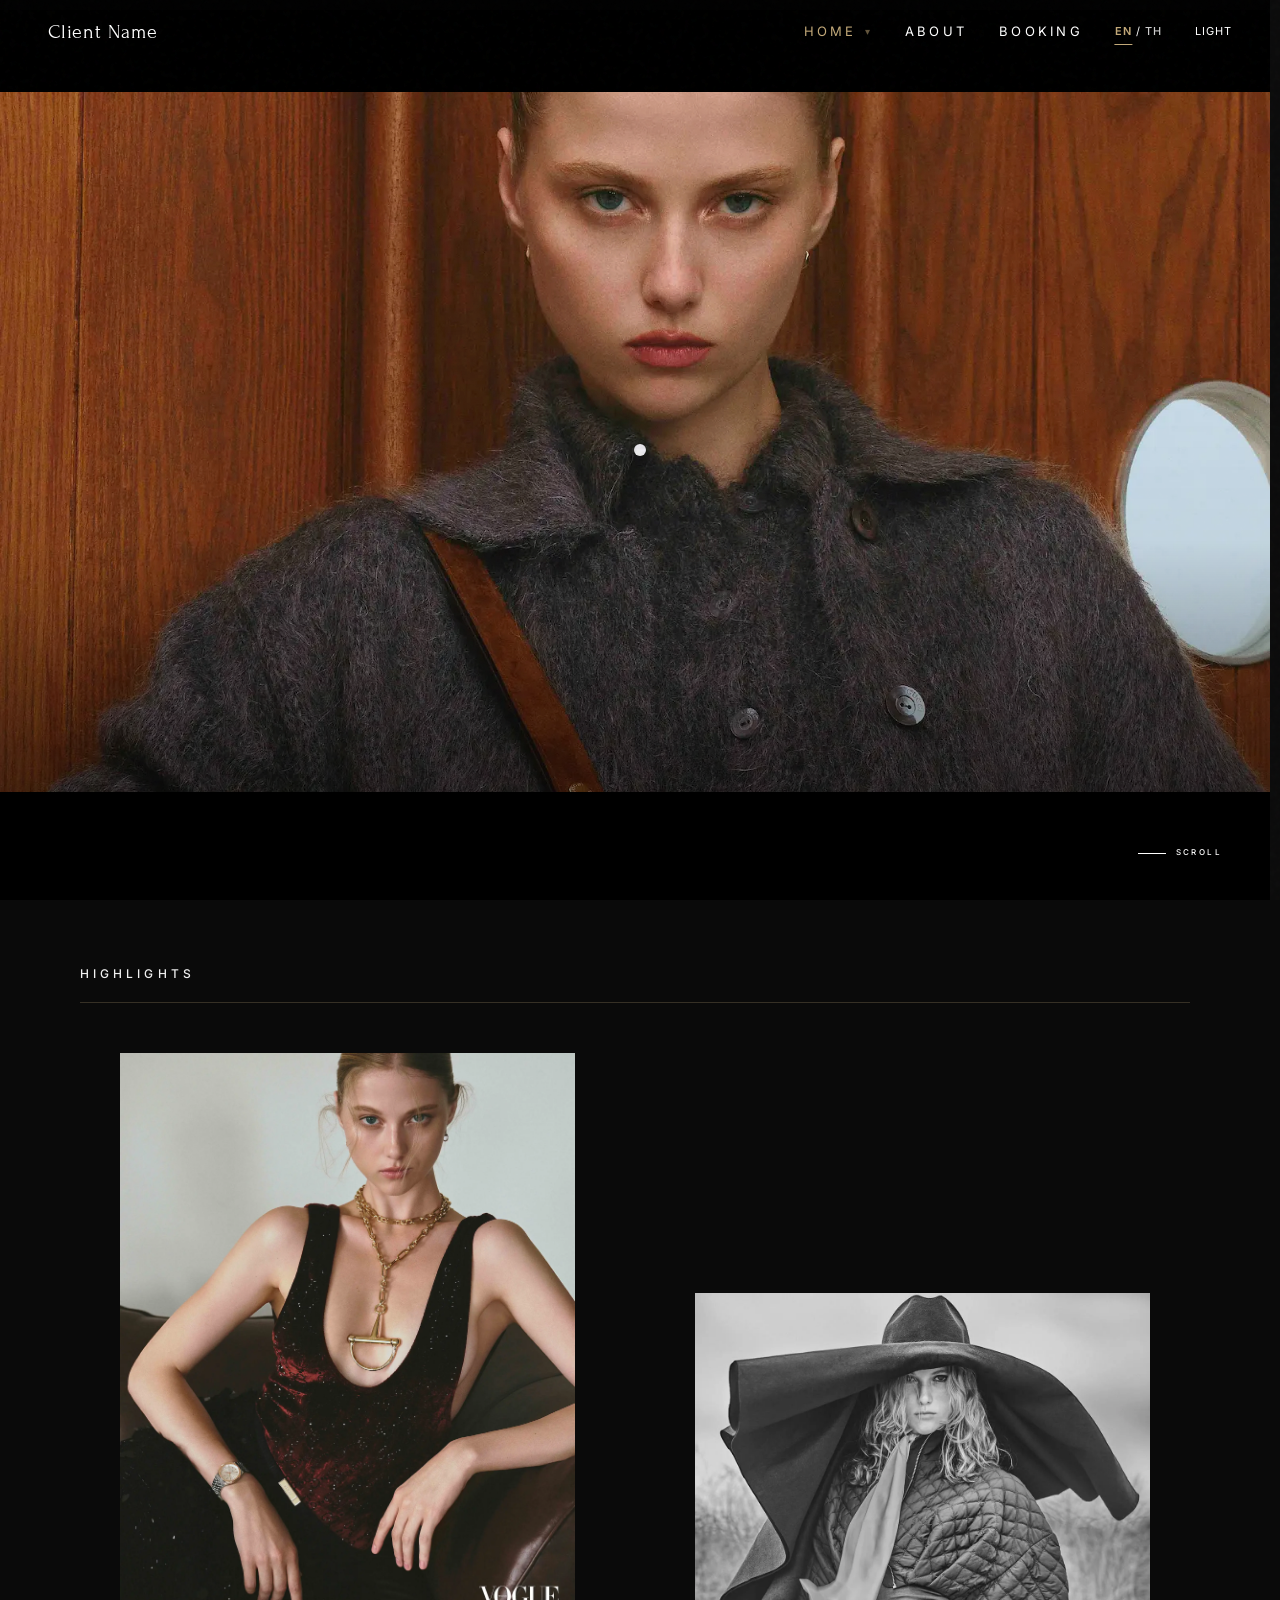
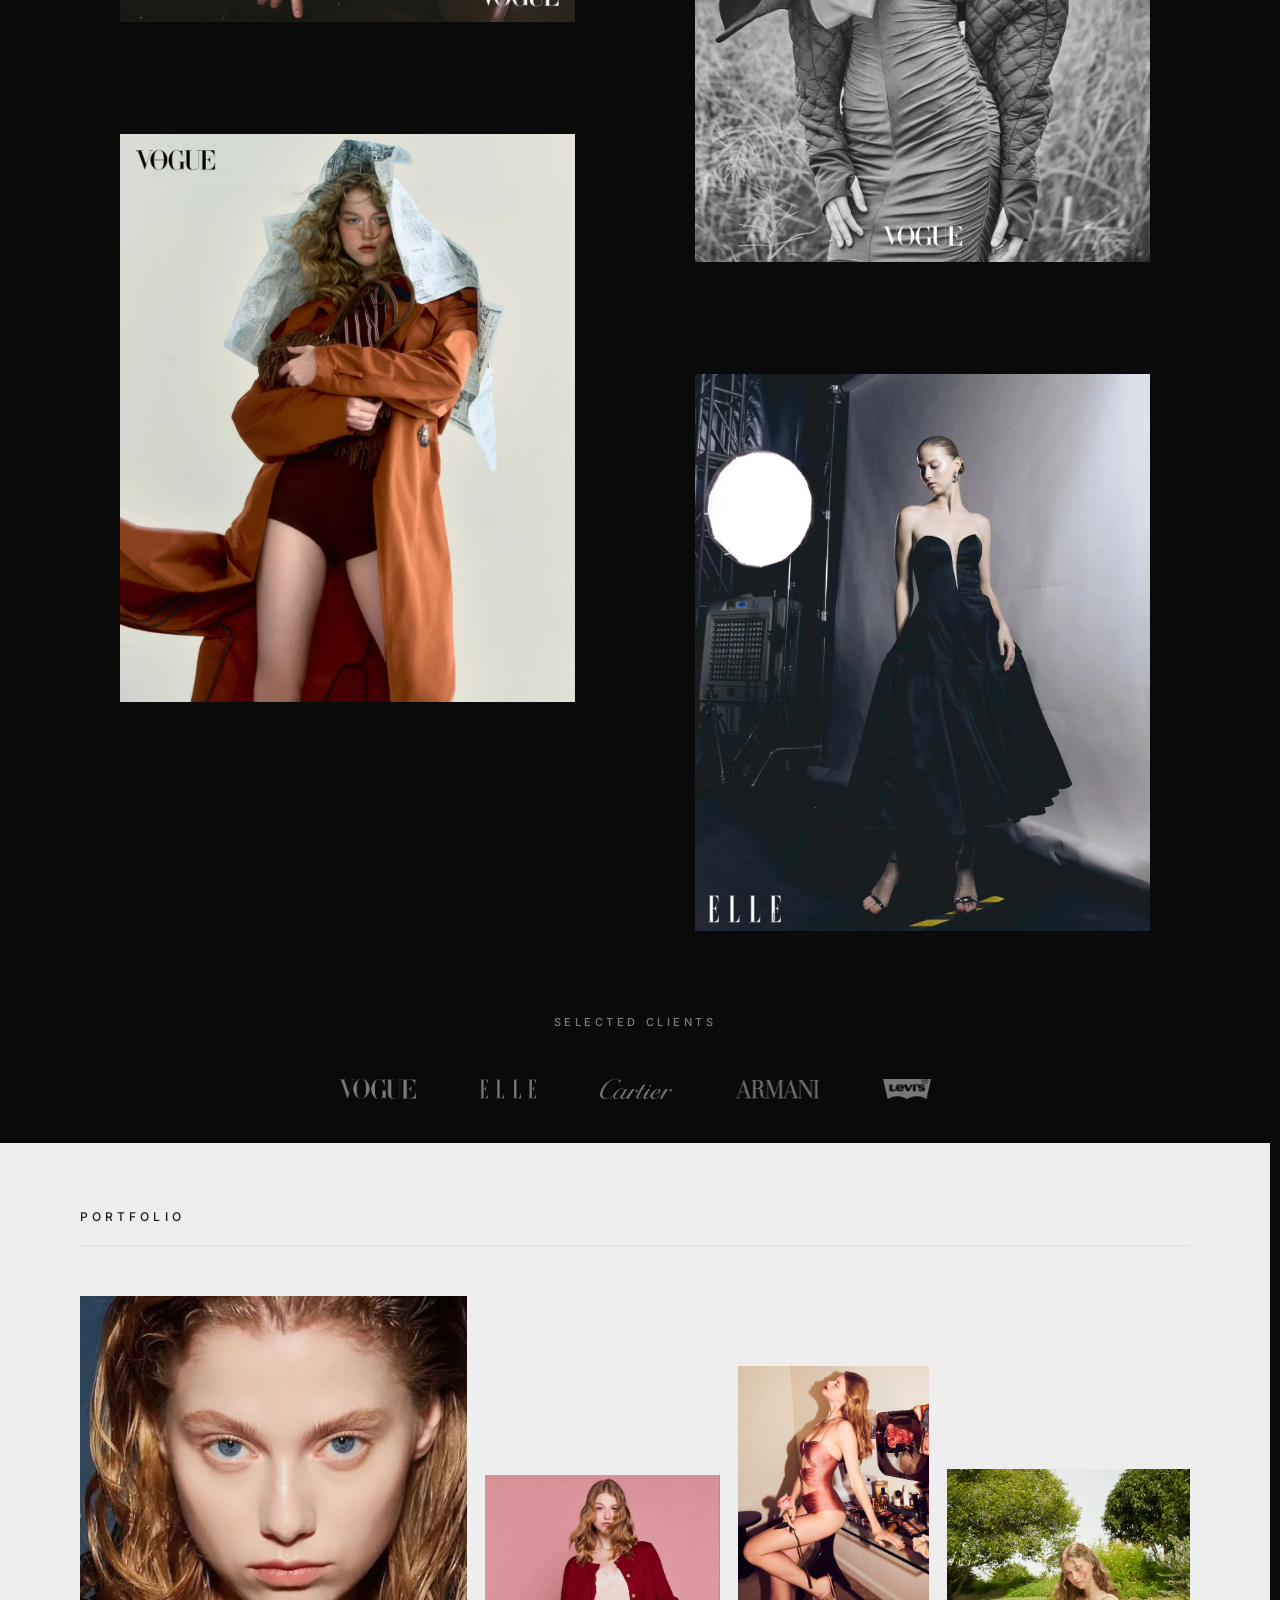
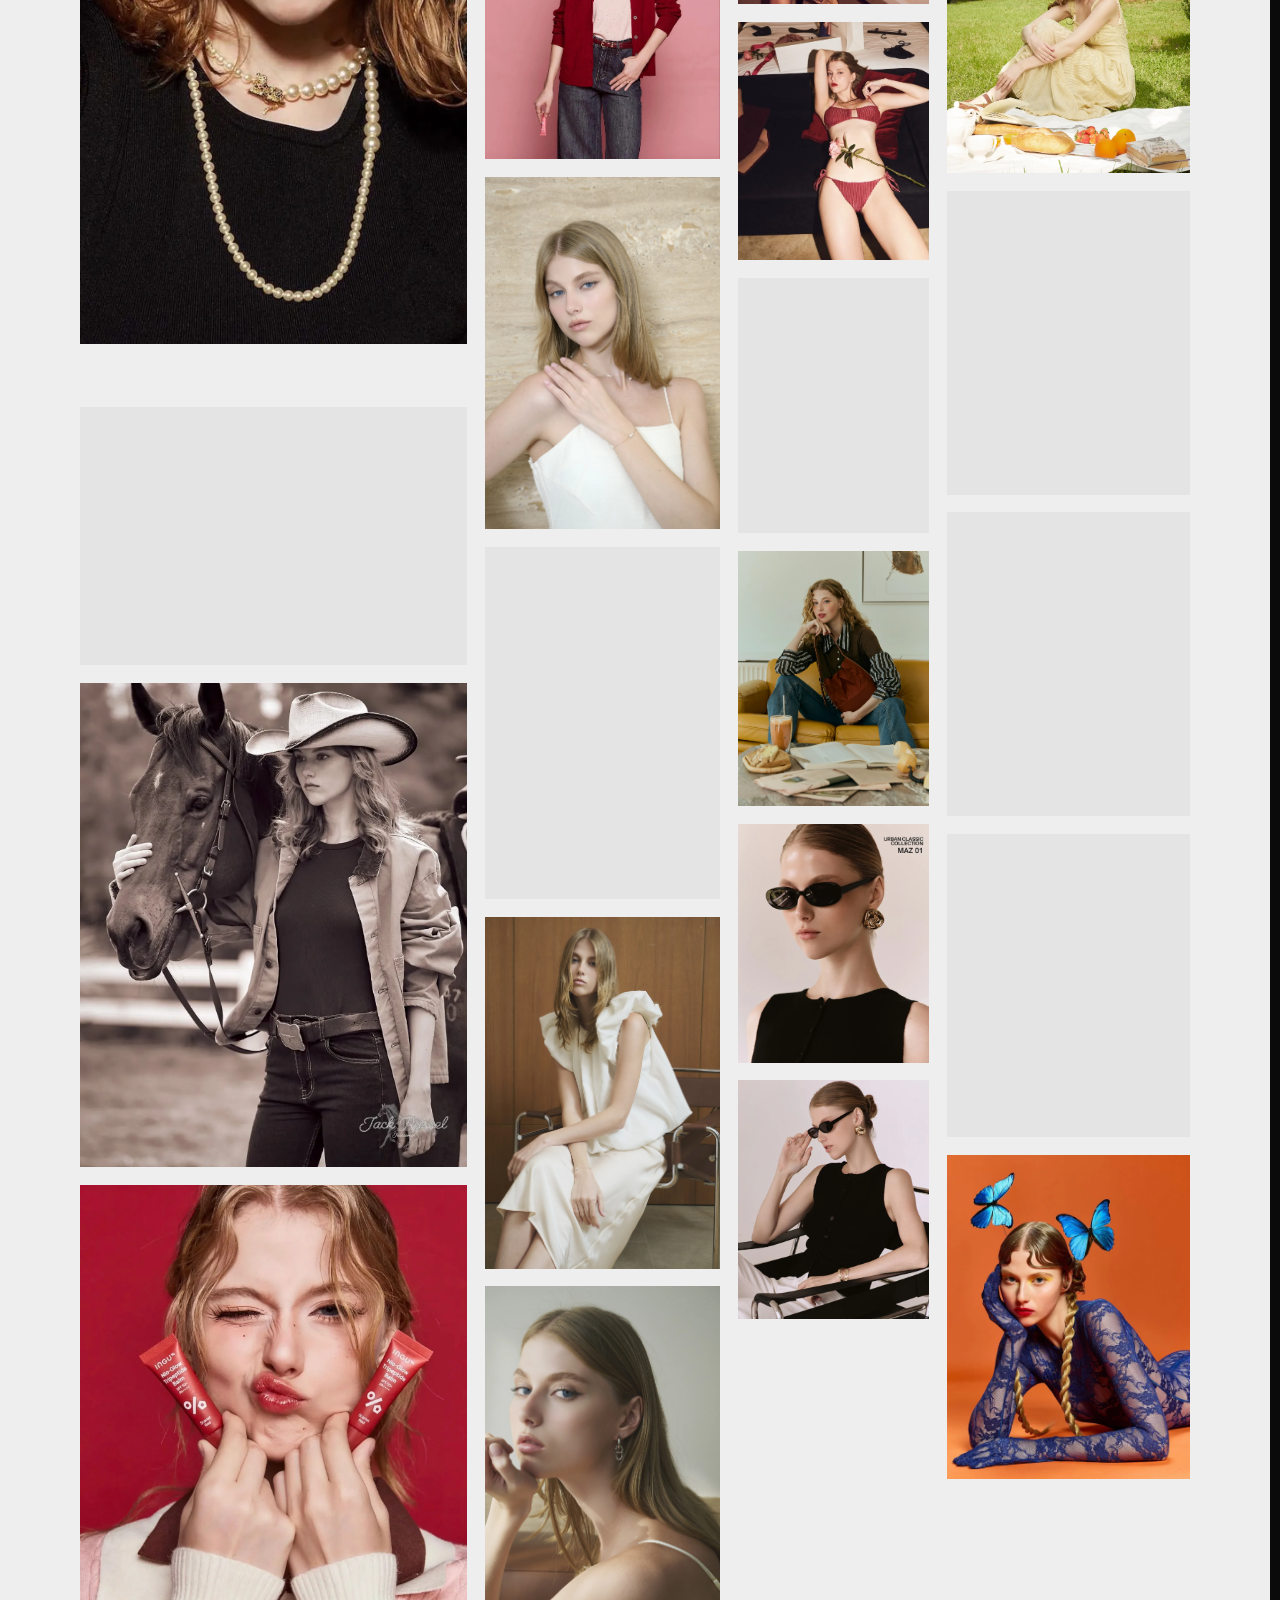
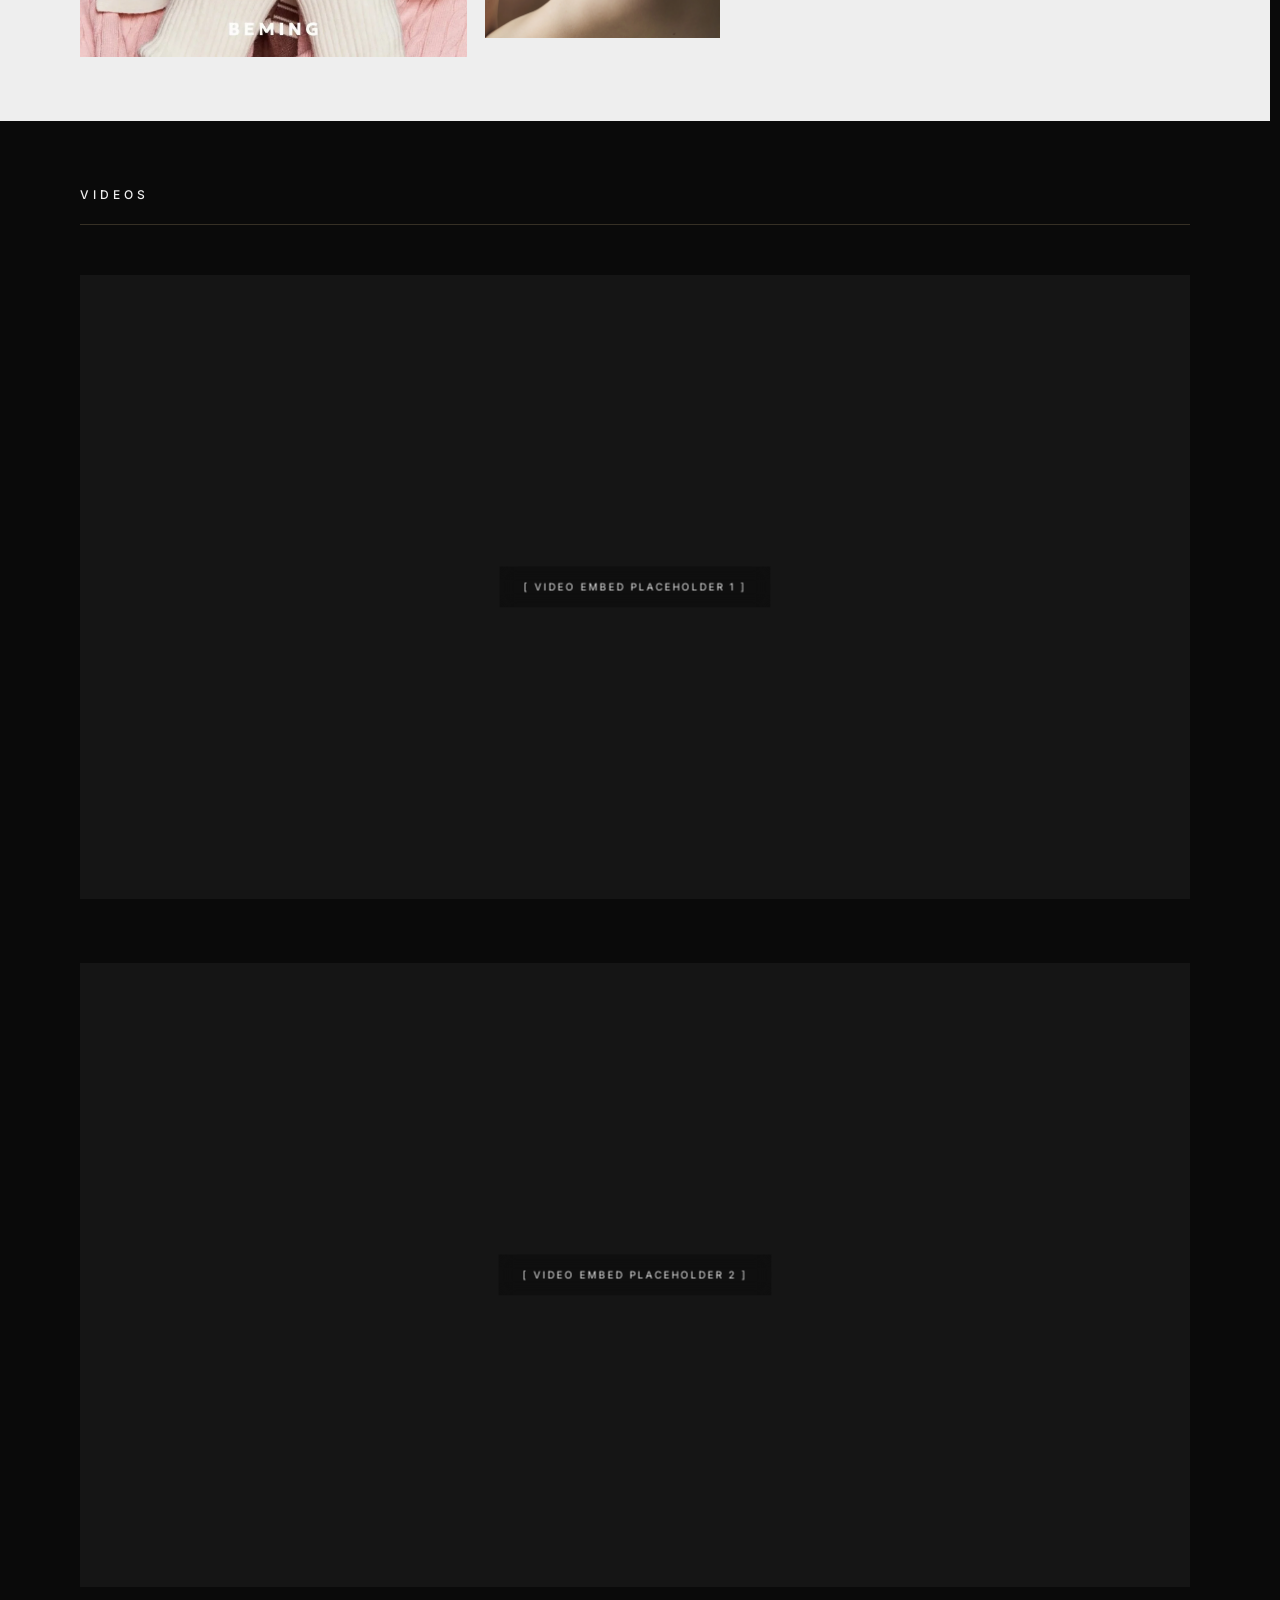
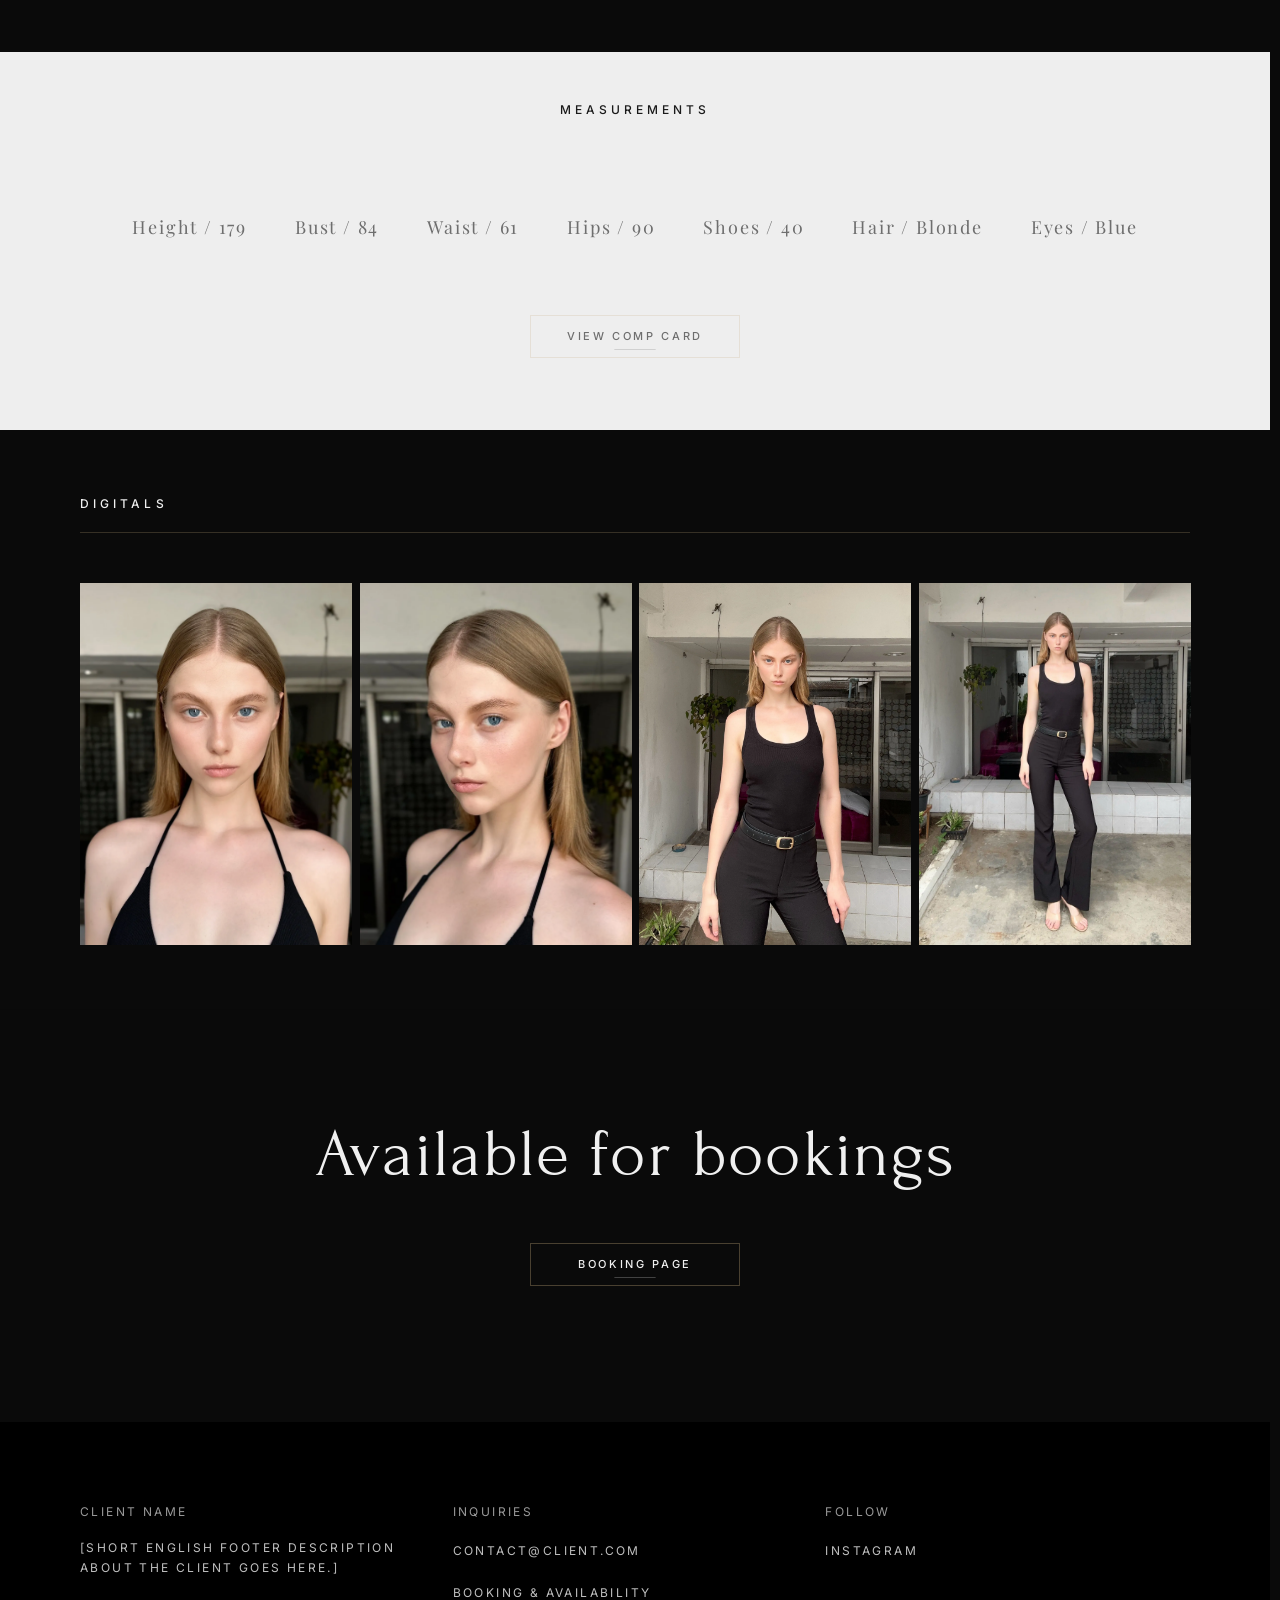
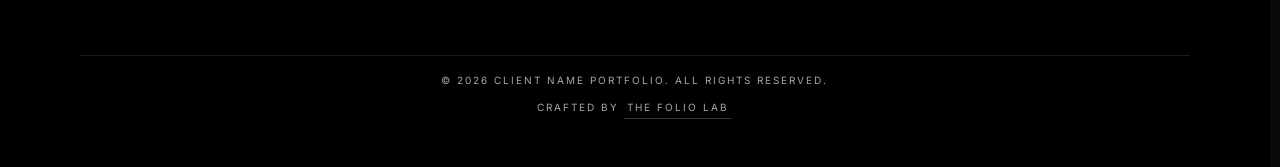
==== commit 1020da5d: "Standard edits" ====
--- a/index.html
+++ b/index.html
@@ -148,34 +148,34 @@
                 <div class="full-grid">
                     <div class="portfolio-column">
                         <div class="masonry-col">
-                            <img src="image/portfolio/01.webp" alt="Work" class="reveal" loading="lazy" decoding="async">
-                            <img src="image/portfolio/02.webp" alt="Work" class="reveal" loading="lazy" decoding="async">
-                            <img src="image/portfolio/03.webp" alt="Work" class="reveal" loading="lazy" decoding="async">
-                            <img src="image/portfolio/04.webp" alt="Work" class="reveal" loading="lazy" decoding="async">
+                            <img src="image/portfolio/01.webp" alt="Work" class="reveal" width="1210" height="1462" loading="lazy" decoding="async">
+                            <img src="image/portfolio/02.webp" alt="Work" class="reveal" width="2448" height="1632" loading="lazy" decoding="async">
+                            <img src="image/portfolio/03.webp" alt="Work" class="reveal" width="1080" height="1350" loading="lazy" decoding="async">
+                            <img src="image/portfolio/04.webp" alt="Work" class="reveal" width="1206" height="1470" loading="lazy" decoding="async">
                         </div>
                         <div class="masonry-col">
-                            <img src="image/portfolio/05.webp" alt="Work" class="reveal" loading="lazy" decoding="async">
-                            <img src="image/portfolio/06.webp" alt="Work" class="reveal" loading="lazy" decoding="async">
-                            <img src="image/portfolio/07.webp" alt="Work" class="reveal" loading="lazy" decoding="async">
-                            <img src="image/portfolio/08.webp" alt="Work" class="reveal" loading="lazy" decoding="async">
-                            <img src="image/portfolio/09.webp" alt="Work" class="reveal" loading="lazy" decoding="async">
+                            <img src="image/portfolio/05.webp" alt="Work" class="reveal" width="1206" height="1458" loading="lazy" decoding="async">
+                            <img src="image/portfolio/06.webp" alt="Work" class="reveal" width="1900" height="2850" loading="lazy" decoding="async">
+                            <img src="image/portfolio/07.webp" alt="Work" class="reveal" width="1900" height="2850" loading="lazy" decoding="async">
+                            <img src="image/portfolio/08.webp" alt="Work" class="reveal" width="1900" height="2850" loading="lazy" decoding="async">
+                            <img src="image/portfolio/09.webp" alt="Work" class="reveal" width="1900" height="2850" loading="lazy" decoding="async">
                         </div>
                     </div>
                     <div class="portfolio-column">
                         <div class="masonry-col">
-                            <img src="image/portfolio/10.webp" alt="Work" class="reveal" loading="lazy" decoding="async">
-                            <img src="image/portfolio/11.webp" alt="Work" class="reveal" loading="lazy" decoding="async">
-                            <img src="image/portfolio/12.webp" alt="Work" class="reveal" loading="lazy" decoding="async">
-                            <img src="image/portfolio/13.webp" alt="Work" class="reveal" loading="lazy" decoding="async">
-                            <img src="image/portfolio/14.webp" alt="Work" class="reveal" loading="lazy" decoding="async">
-                            <img src="image/portfolio/15.webp" alt="Work" class="reveal" loading="lazy" decoding="async">
+                            <img src="image/portfolio/10.webp" alt="Work" class="reveal" width="1080" height="1346" loading="lazy" decoding="async">
+                            <img src="image/portfolio/11.webp" alt="Work" class="reveal" width="993" height="1238" loading="lazy" decoding="async">
+                            <img src="image/portfolio/12.webp" alt="Work" class="reveal" width="1900" height="2533" loading="lazy" decoding="async">
+                            <img src="image/portfolio/13.webp" alt="Work" class="reveal" width="1900" height="2533" loading="lazy" decoding="async">
+                            <img src="image/portfolio/14.webp" alt="Work" class="reveal" width="1080" height="1350" loading="lazy" decoding="async">
+                            <img src="image/portfolio/15.webp" alt="Work" class="reveal" width="1080" height="1350" loading="lazy" decoding="async">
                         </div>
                         <div class="masonry-col">
-                            <img src="image/portfolio/16.webp" alt="Work" class="reveal" loading="lazy" decoding="async">
-                            <img src="image/portfolio/17.webp" alt="Work" class="reveal" loading="lazy" decoding="async">
-                            <img src="image/portfolio/18.webp" alt="Work" class="reveal" loading="lazy" decoding="async">
-                            <img src="image/portfolio/19.webp" alt="Work" class="reveal" loading="lazy" decoding="async">
-                            <img src="image/portfolio/20.webp" alt="Work" class="reveal" loading="lazy" decoding="async">
+                            <img src="image/portfolio/16.webp" alt="Work" class="reveal" width="1400" height="1750" loading="lazy" decoding="async">
+                            <img src="image/portfolio/17.webp" alt="Work" class="reveal" width="1600" height="2000" loading="lazy" decoding="async">
+                            <img src="image/portfolio/18.webp" alt="Work" class="reveal" width="750" height="938" loading="lazy" decoding="async">
+                            <img src="image/portfolio/19.webp" alt="Work" class="reveal" width="1080" height="1347" loading="lazy" decoding="async">
+                            <img src="image/portfolio/20.webp" alt="Work" class="reveal" width="1080" height="1440" loading="lazy" decoding="async">
                         </div>
                     </div>
                 </div>
--- a/style.css
+++ b/style.css
@@ -1198,7 +1198,7 @@
 
 .splash-caption {
     font-family: var(--sans);
-    font-size: 9px;
+    font-size: 11px;
     font-weight: 500;
     letter-spacing: 0.34em;
     line-height: 1.4;
@@ -1586,6 +1586,10 @@
     bottom: 82px;
 }
 
+.modal:not(.has-caption-controls) .modal-fullscreen-toggle {
+    bottom: 32px;
+}
+
 .modal.is-immersive .modal-caption,
 .modal.is-immersive .modal-caption-toggle,
 .modal.is-immersive .modal-fullscreen-toggle,
@@ -1627,10 +1631,20 @@
 @media (max-width: 768px) {
     .modal {
         --modal-mobile-toolbar-clearance: clamp(148px, 18vh, 220px);
+        top: calc(-1 * var(--mobile-viewport-overbleed));
+        bottom: auto;
+        height: calc(100vh + var(--mobile-viewport-overbleed) + var(--mobile-viewport-overbleed));
+        height: calc(100lvh + var(--mobile-viewport-overbleed) + var(--mobile-viewport-overbleed));
+        min-height: calc(100vh + var(--mobile-viewport-overbleed) + var(--mobile-viewport-overbleed));
+        min-height: calc(100svh + var(--mobile-viewport-overbleed) + var(--mobile-viewport-overbleed));
     }
 
     .modal-content {
         max-height: calc(100svh - 32px);
+    }
+
+    .modal.has-caption .modal-content {
+        max-height: calc(100svh - var(--modal-mobile-toolbar-clearance) - 72px);
     }
 
     .modal.is-immersive .modal-content {
@@ -1673,6 +1687,10 @@
         font-size: 9px;
         letter-spacing: 0.18em;
         padding: 10px 12px;
+    }
+
+    .modal:not(.has-caption-controls) .modal-fullscreen-toggle {
+        bottom: calc(var(--modal-mobile-toolbar-clearance) + max(16px, env(safe-area-inset-bottom)));
     }
 }
 
@@ -1816,7 +1834,9 @@
         color: var(--text);
         display: flex !important;
         justify-content: center;
-        width: 100%;
+        width: fit-content;
+        max-width: 100%;
+        padding: 6px 4px;
     }
 
     /* Animation for links when menu opens */
@@ -1850,7 +1870,22 @@
         padding: 8px 0 16px 0;
     }
 
-    .dropdown-content a { font-size: 11px !important; text-transform: uppercase !important; letter-spacing: 0.3em !important; opacity: 0.4; padding: 4px 0 !important; transform: none !important; transition-delay: 0s !important; }
+    .dropdown-content a {
+        width: fit-content;
+        max-width: 100%;
+        font-size: 11px !important;
+        text-transform: uppercase !important;
+        letter-spacing: 0.3em !important;
+        opacity: 0.4;
+        padding: 4px 2px !important;
+        transform: none !important;
+        transition-delay: 0s !important;
+    }
+    .lang-switch,
+    .theme-toggle {
+        width: fit-content;
+        max-width: 100%;
+    }
     .dropdown-content a.active { opacity: 1 !important; color: var(--gold) !important; }
     .lang-switch { margin-top: 24px; font-size: 14px; }
     .dropdown-trigger::after { display: none; }
@@ -1886,12 +1921,14 @@
     }
 
     .hero-bg {
-        top: 64px;
-        bottom: 118px;
+        top: 126px;
+        bottom: 58px;
+        background-position: center top;
     }
 
     .hero-content {
         width: min(100%, 620px);
+        transform: translateY(-34px);
     }
 
     .hero-content h1 {
@@ -1906,7 +1943,15 @@
     }
 
     .hero-btns {
-        bottom: calc(32px + env(safe-area-inset-bottom));
+        position: static;
+        width: min(520px, calc(100vw - 48px));
+        margin-top: 24px;
+        transform: none;
+    }
+
+    .hero-btns.reveal,
+    .hero-btns.reveal.active {
+        transform: none;
         width: min(520px, calc(100vw - 48px));
     }
 
@@ -1927,16 +1972,22 @@
         .featured-item:nth-child(3) { margin-top: 0; }
         .featured-item:nth-child(4) { margin-top: 0; }
     .full-grid {
-        display: block;
-        column-count: 2;
-        column-gap: var(--gutter);
+        display: flex;
+        gap: var(--gutter);
     }
     .portfolio-column:nth-child(2) {
         margin-top: 0;
     }
     .portfolio-column,
     .masonry-col {
-        display: contents;
+        display: flex;
+        flex-direction: column;
+        gap: var(--gutter);
+    }
+
+    .portfolio-column {
+        flex: 1;
+        min-width: 0;
     }
     .portfolio-column:first-child .masonry-col:first-child,
     .portfolio-column:first-child .masonry-col:first-child img:first-child {
@@ -1952,8 +2003,8 @@
         padding-top: 0;
     }
     .full-grid img {
-        margin-bottom: var(--gutter);
-        break-inside: avoid;
+        margin-bottom: 0;
+        break-inside: auto;
     }
     .portfolio-column { gap: var(--gutter); }
     .video-grid { grid-template-columns: 1fr; }
@@ -1996,11 +2047,16 @@
     }
 
     .hero-bg {
-        top: 58px;
-        bottom: 138px;
-    }
-
-    .hero-btns { flex-direction: column; gap: 10px; align-items: center; bottom: calc(22px + env(safe-area-inset-bottom)); }
+        top: 126px;
+        bottom: 62px;
+        background-position: center top;
+    }
+
+    .hero-content {
+        transform: translateY(-42px);
+    }
+
+    .hero-btns { flex-direction: column; gap: 10px; align-items: center; margin-top: 20px; }
     .hero-btns .btn-primary,
     .hero-btns .btn-secondary {
         width: min(260px, calc(100vw - 76px));
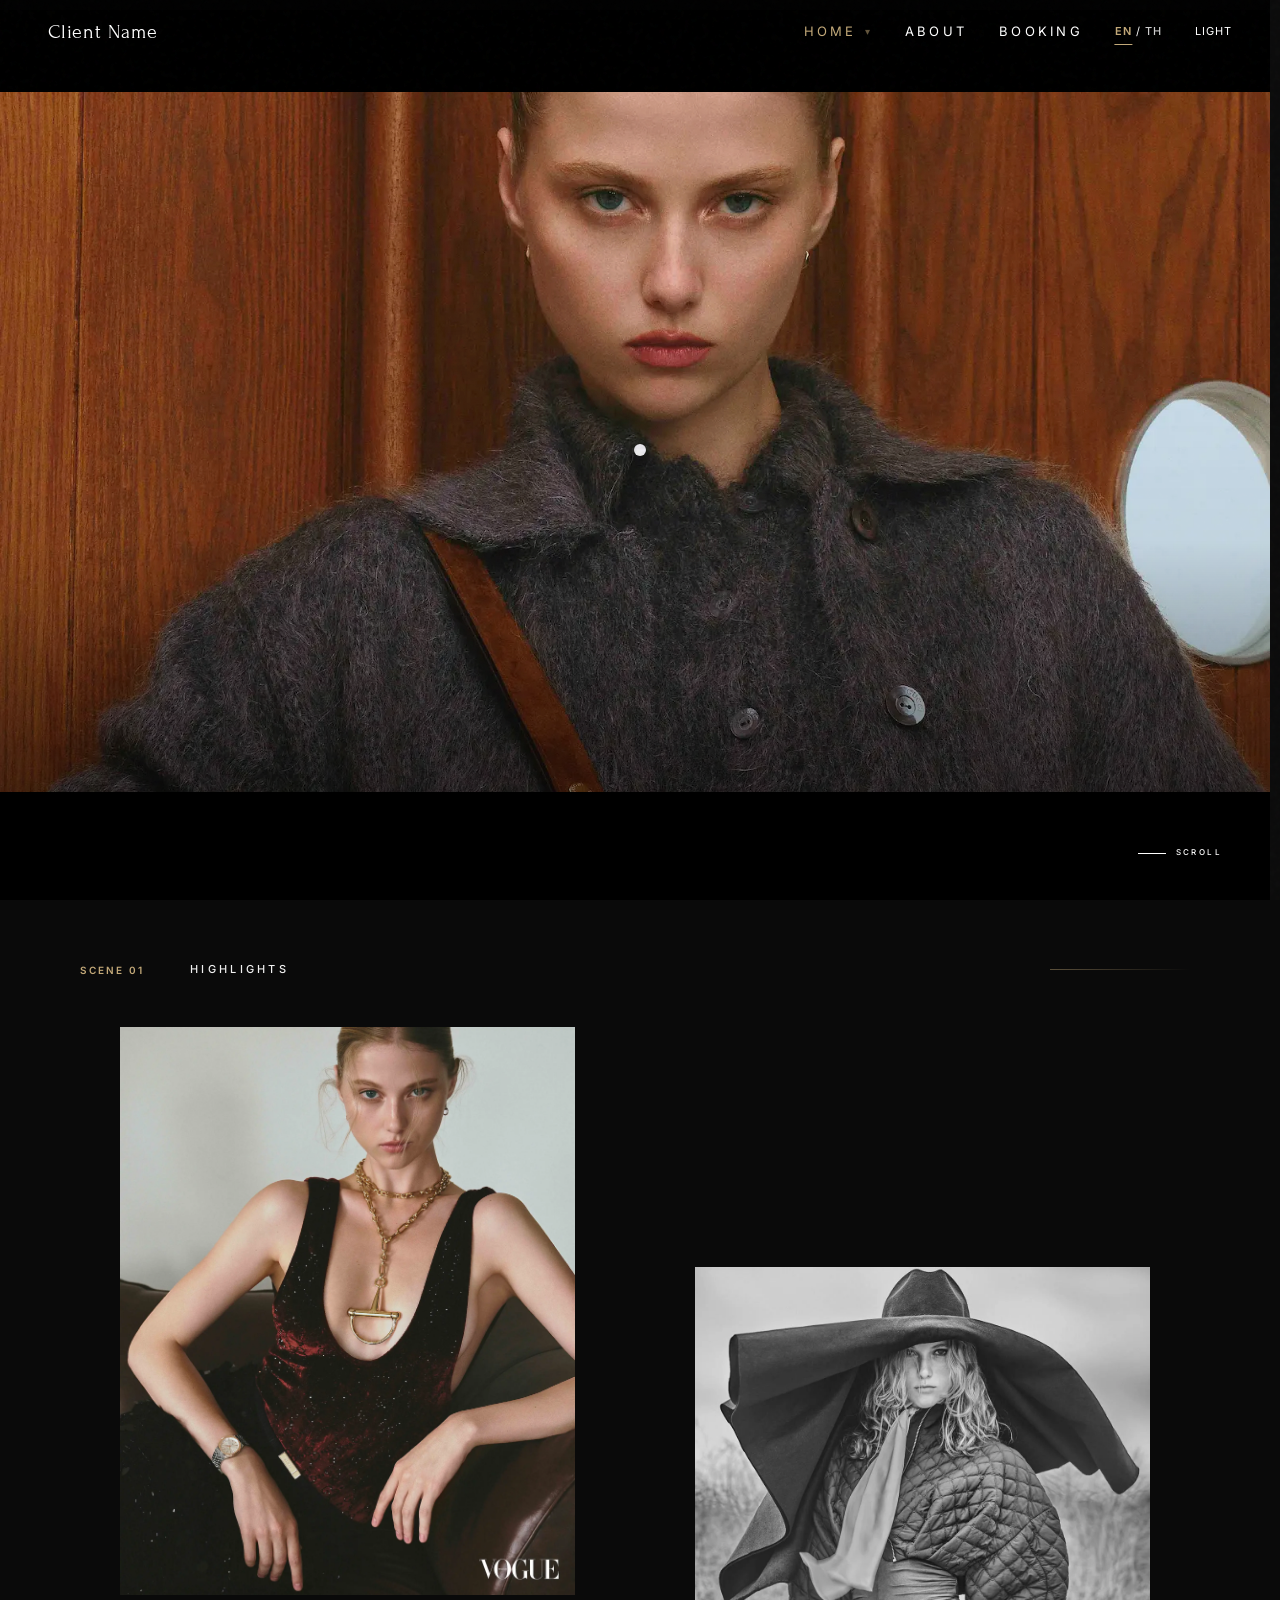
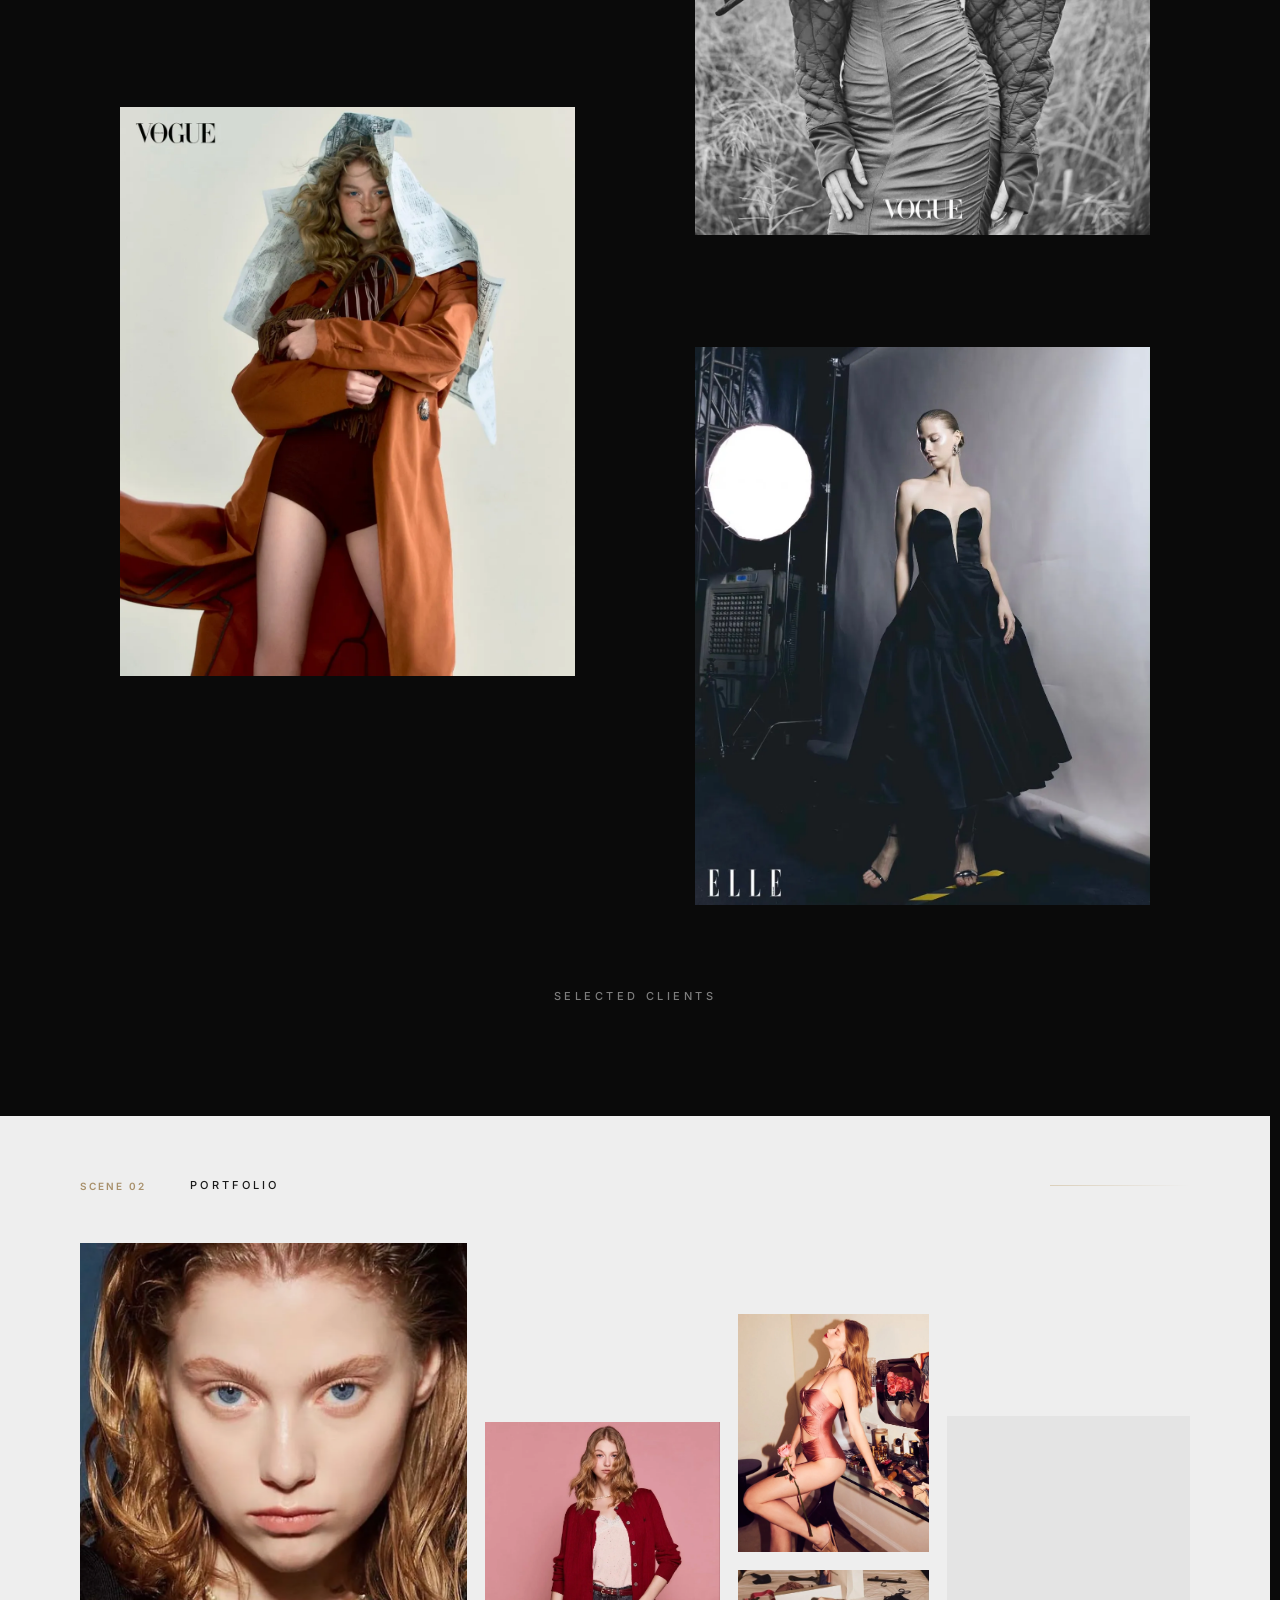
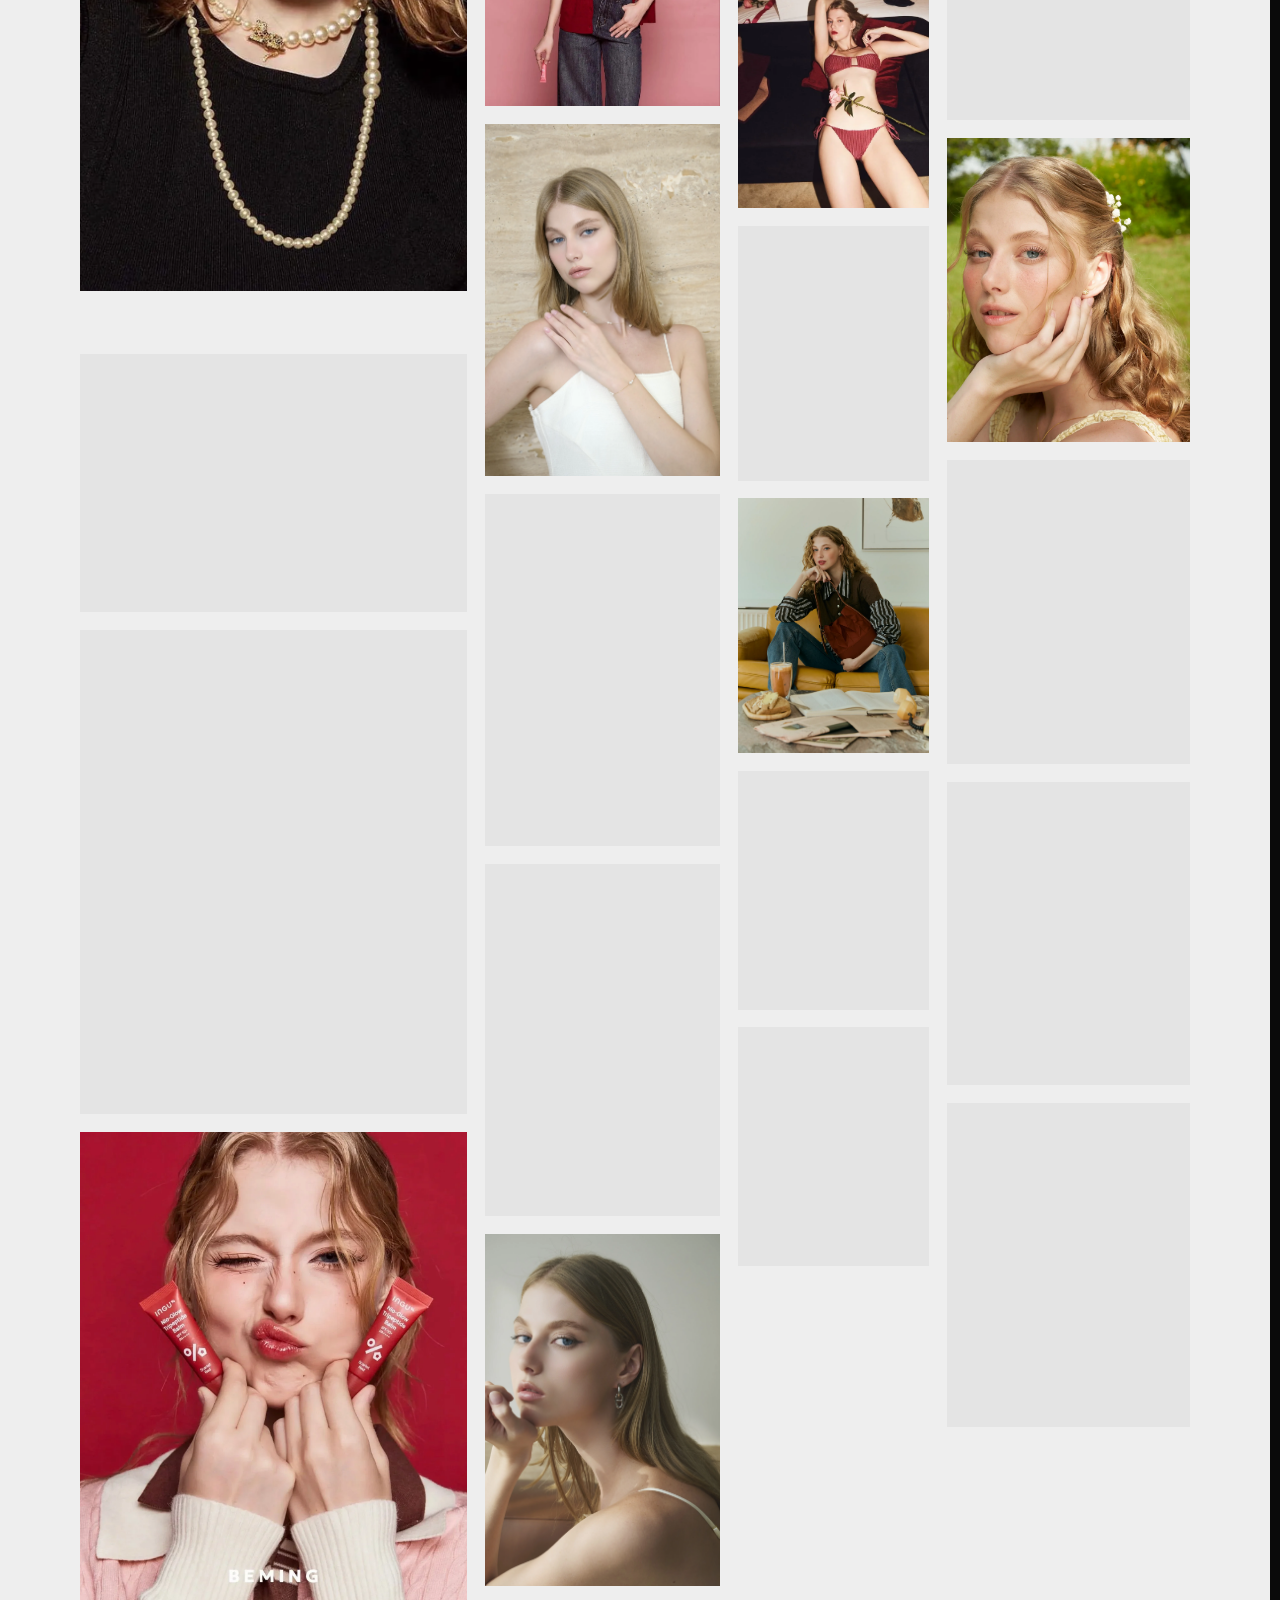
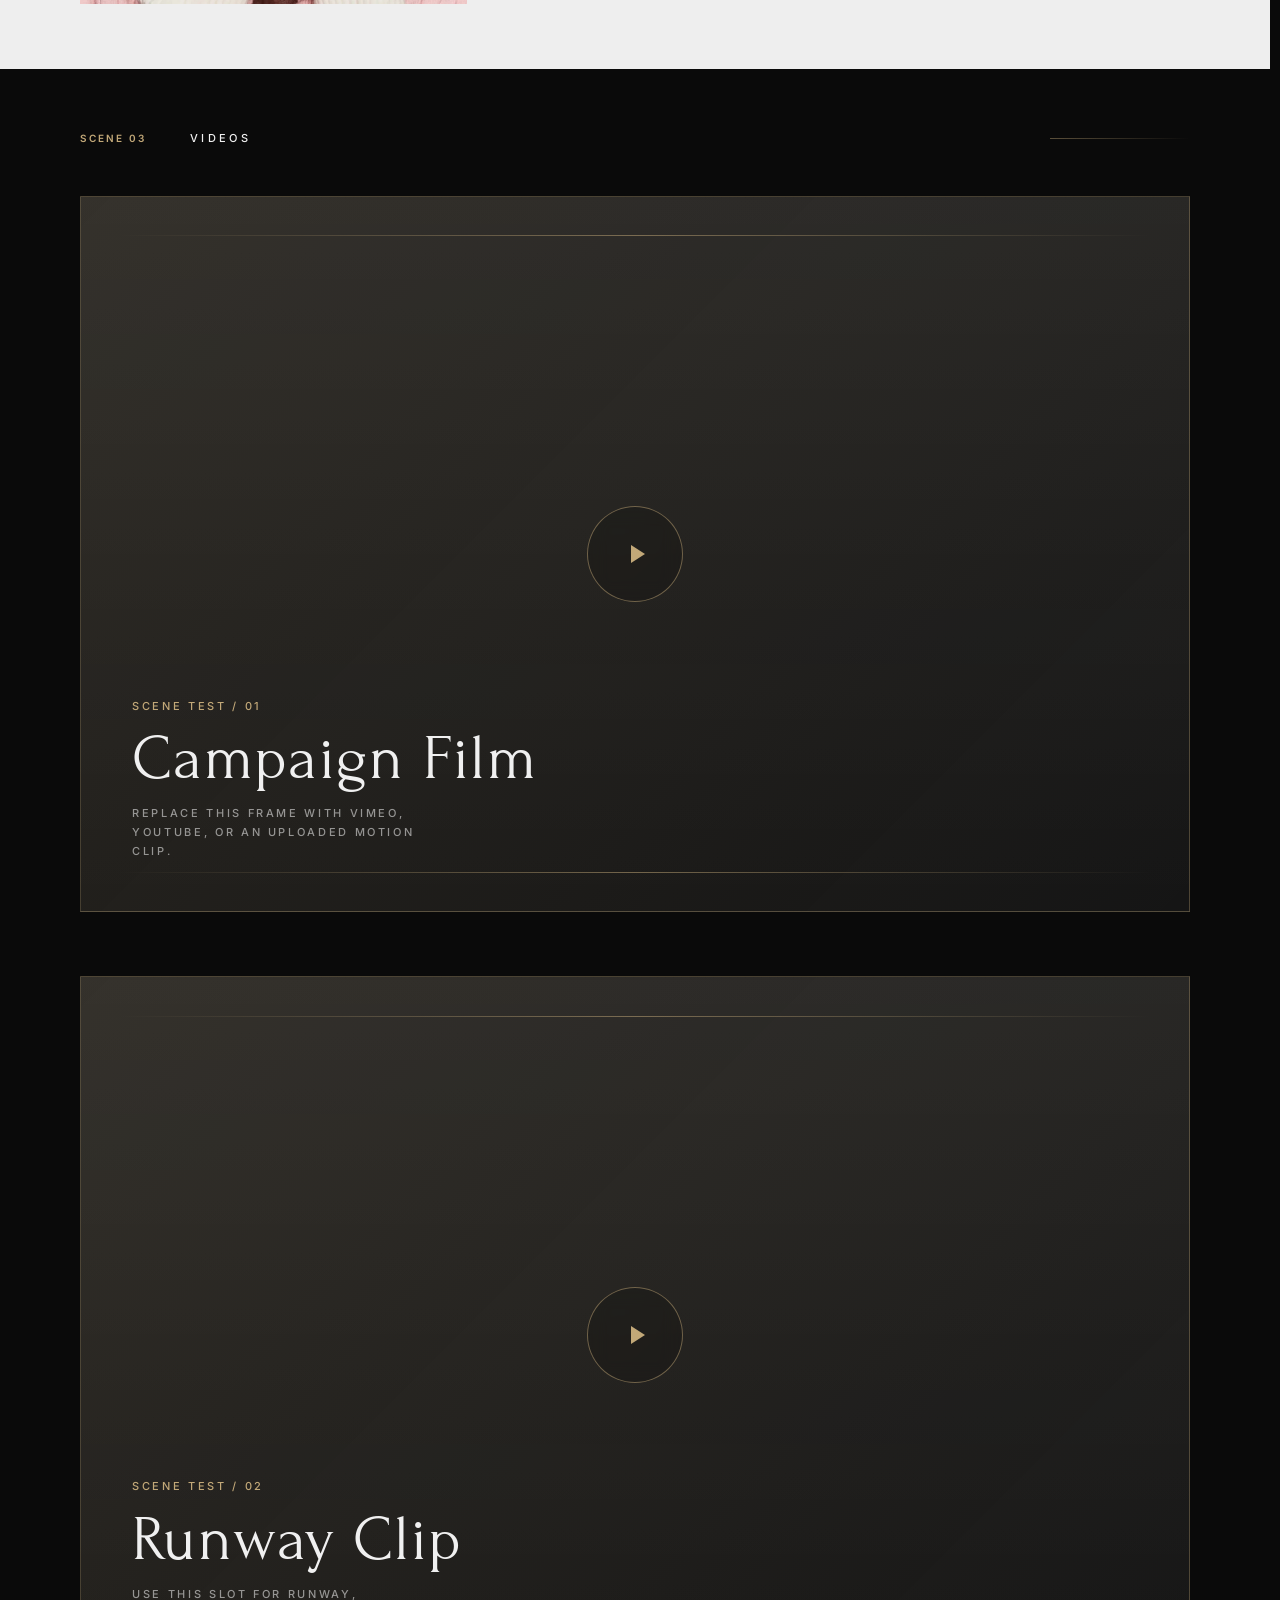
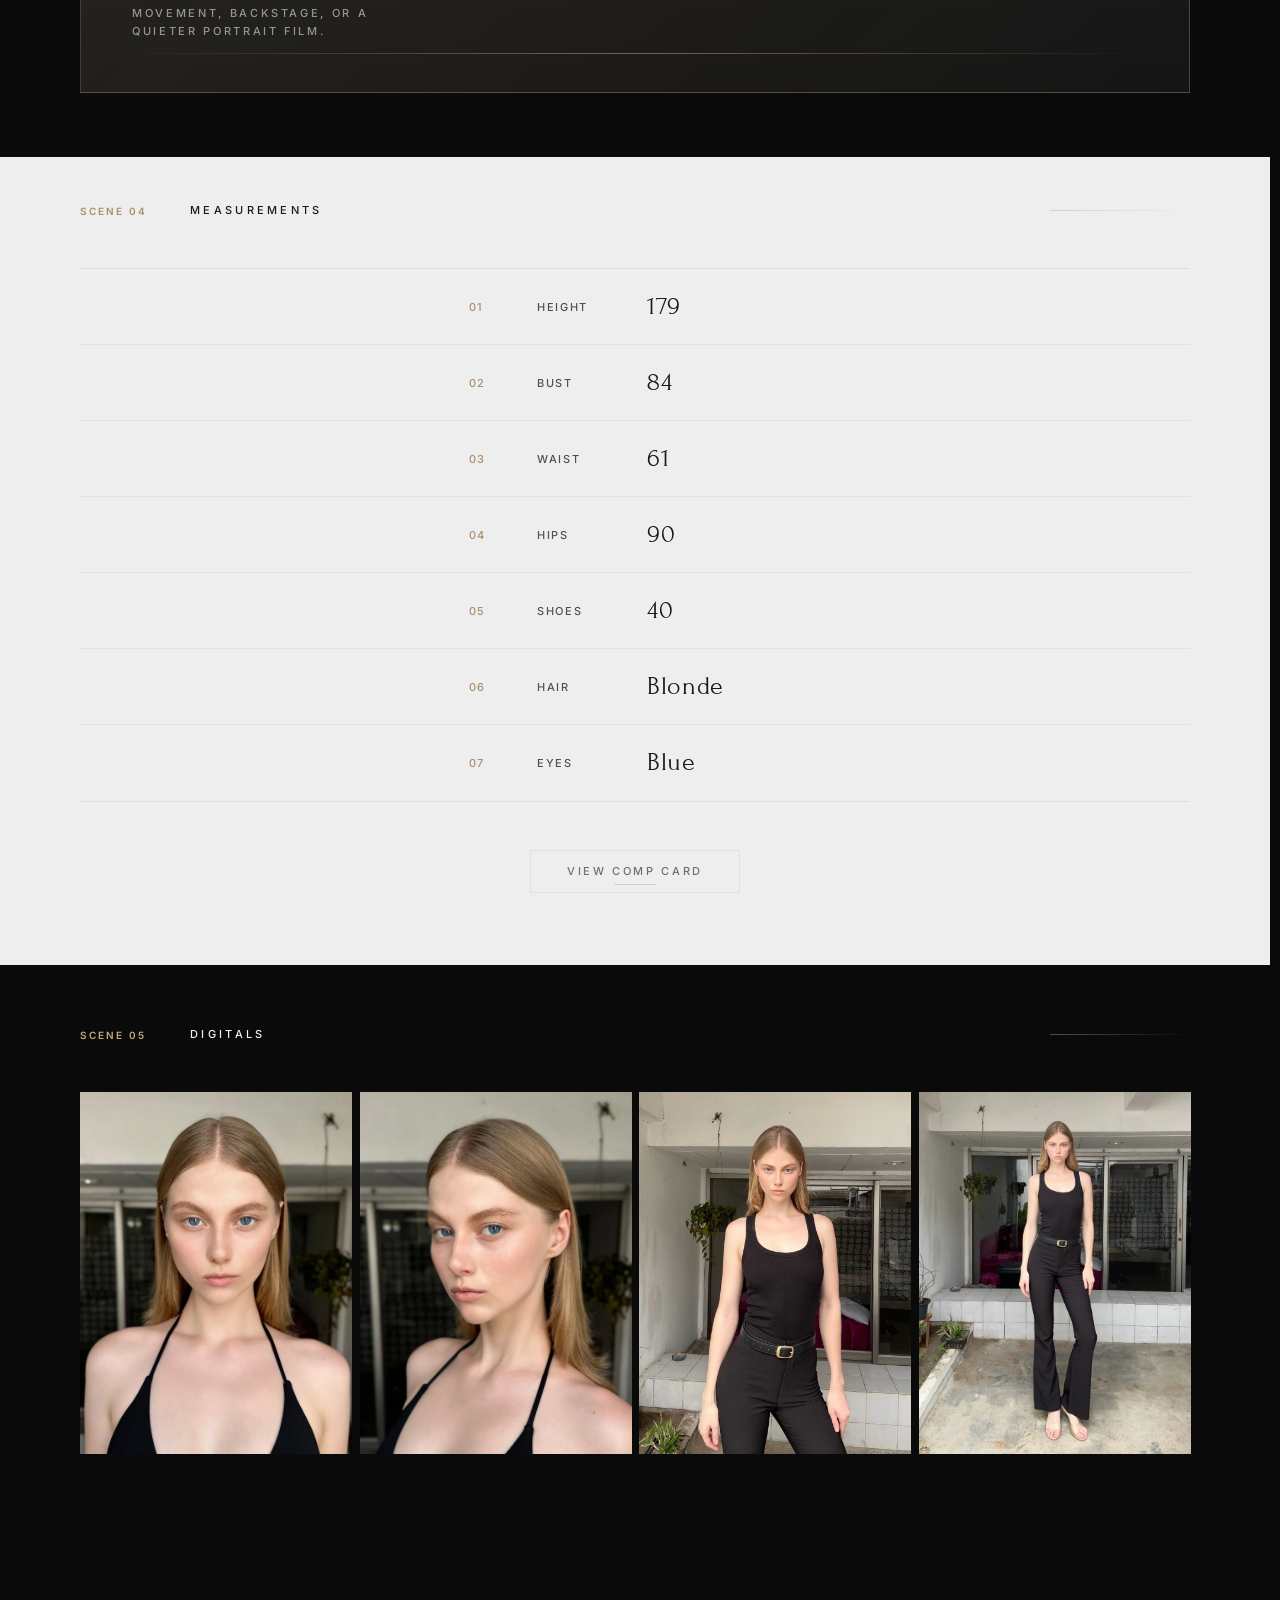
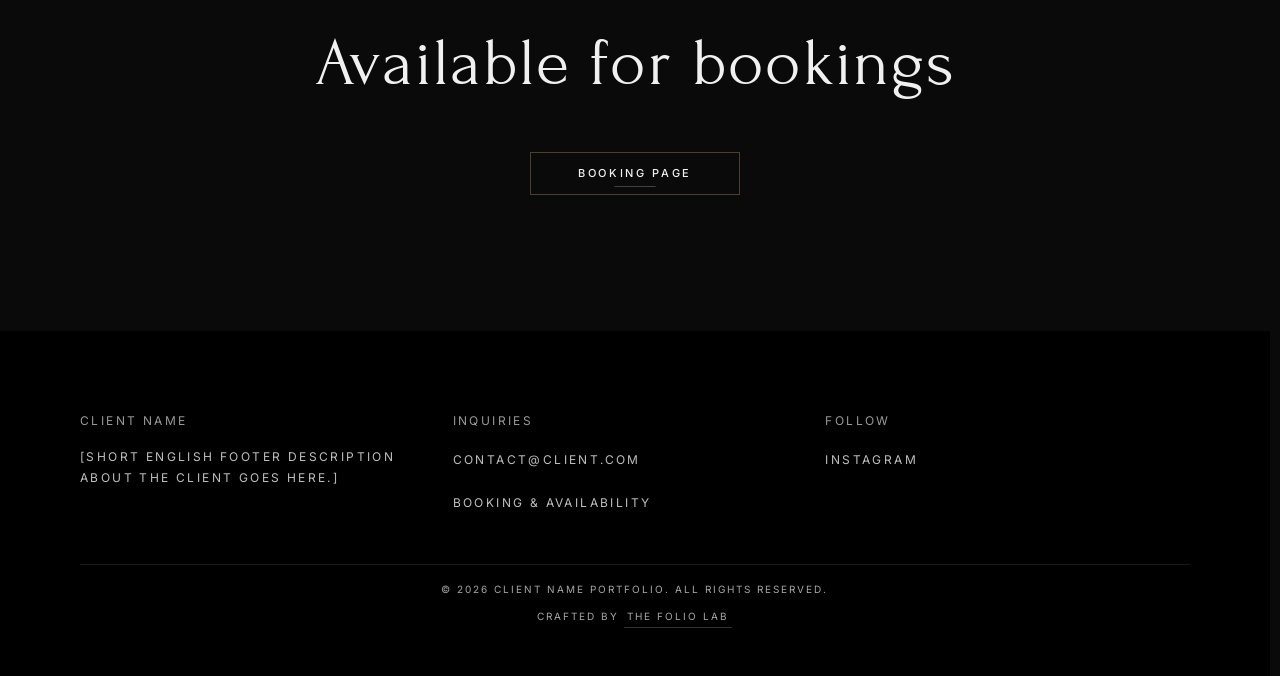
==== commit 603d424a: "Improvements" ====
--- a/index.html
+++ b/index.html
@@ -103,11 +103,11 @@
     <!-- SECTION 2: Highlights (4 Images) -->
     <section id="highlights">
         <div class="container">
-            <p class="section-label reveal">
+            <p class="section-label reveal" data-scene="Scene 01">
                 <span lang="en">Highlights</span>
                 <span lang="th">ไฮไลต์</span>
             </p>
-            <div style="grid-column: span 12;">
+            <div class="section-grid-full">
                 <div class="featured-grid">
                     <div class="featured-item reveal"><img src="image/highlights/01.webp" alt="Editorial" loading="lazy" decoding="async"></div>
                     <div class="featured-item reveal"><img src="image/highlights/IMG_1733.webp" alt="Editorial" loading="lazy" decoding="async"></div>
@@ -119,19 +119,19 @@
     </section>
 
     <!-- SECTION 2.5: Selected Clients -->
-    <section id="selected-clients" style="padding: 0 0 64px 0;">
-        <div class="container">
-            <div style="grid-column: span 12; text-align: center;">
+    <section id="selected-clients">
+        <div class="container">
+            <div class="section-grid-full section-grid-full--center">
                 <h3 class="client-strip-title reveal">
                     <span lang="en">Selected Clients</span>
                     <span lang="th">ลูกค้าที่ร่วมงาน</span>
                 </h3>
-                <div class="reveal delay-1" style="display: flex; justify-content: center; align-items: center; flex-wrap: wrap; gap: clamp(32px, 6vw, 64px); opacity: 0.5;">
-                    <img src="image/brand_icons/vogue.webp" alt="VOGUE" class="brand-logo" style="height: clamp(16px, 3vw, 20px); width: auto; object-fit: contain;" loading="lazy" decoding="async">
-                    <img src="image/brand_icons/elle.webp" alt="ELLE" class="brand-logo" style="height: clamp(16px, 3vw, 20px); width: auto; object-fit: contain;" loading="lazy" decoding="async">
-                    <img src="image/brand_icons/cartier.webp" alt="CARTIER" class="brand-logo" style="height: clamp(16px, 3vw, 20px); width: auto; object-fit: contain;" loading="lazy" decoding="async">
-                    <img src="image/brand_icons/armani.webp" alt="ARMANI" class="brand-logo" style="height: clamp(16px, 3vw, 20px); width: auto; object-fit: contain;" loading="lazy" decoding="async">
-                    <img src="image/brand_icons/levi.webp" alt="LEVI'S" class="brand-logo" style="height: clamp(16px, 3vw, 20px); width: auto; object-fit: contain;" loading="lazy" decoding="async">
+                <div class="brand-strip brand-strip--home reveal delay-1">
+                    <img src="image/brand_icons/vogue.webp" alt="VOGUE" class="brand-logo" loading="lazy" decoding="async">
+                    <img src="image/brand_icons/elle.webp" alt="ELLE" class="brand-logo" loading="lazy" decoding="async">
+                    <img src="image/brand_icons/cartier.webp" alt="CARTIER" class="brand-logo" loading="lazy" decoding="async">
+                    <img src="image/brand_icons/armani.webp" alt="ARMANI" class="brand-logo" loading="lazy" decoding="async">
+                    <img src="image/brand_icons/levi.webp" alt="LEVI'S" class="brand-logo" loading="lazy" decoding="async">
                 </div>
             </div>
         </div>
@@ -140,11 +140,11 @@
     <!-- SECTION 3: Full Portfolio (20 Images) -->
     <section id="portfolio" class="bg-alt">
         <div class="container">
-            <p class="section-label reveal">
+            <p class="section-label reveal" data-scene="Scene 02">
                 <span lang="en">Portfolio</span>
                 <span lang="th">ผลงาน</span>
             </p>
-            <div style="grid-column: span 12;">
+            <div class="section-grid-full">
                 <div class="full-grid">
                     <div class="portfolio-column">
                         <div class="masonry-col">
@@ -186,29 +186,35 @@
     <!-- SECTION 4: Video Portfolio (2 Videos) -->
     <section id="motion">
         <div class="container">
-            <p class="section-label reveal">
+            <p class="section-label reveal" data-scene="Scene 03">
                 <span lang="en">Videos</span>
                 <span lang="th">วิดีโอ</span>
             </p>
-            <div style="grid-column: span 12;">
+            <div class="section-grid-full">
                 <div class="video-grid">
                     <div class="video-item reveal">
-                        <video autoplay loop muted playsinline poster="image/motion/01.webp">
-                            <source src="video/motion/01.mp4" type="video/mp4">
-                        </video>
-                        <p style="position: absolute; top: 50%; left: 50%; transform: translate(-50%, -50%); z-index: 10; font-family: var(--sans); font-size: 10px; letter-spacing: 0.2em; text-transform: uppercase; opacity: 0.9; text-align: center; margin: 0; color: #fff; background: rgba(0, 0, 0, 0.3); backdrop-filter: blur(8px); padding: 12px 24px; pointer-events: none; width: max-content; max-width: 90%;">
-                            <span lang="en">[ Video Embed Placeholder 1 ]</span>
-                            <span lang="th">[ วิดีโอตัวอย่าง - สามารถแทนที่ด้วยไฟล์ .mp4 ของคุณ ]</span>
-                        </p>
+                        <div class="cinematic-video-placeholder">
+                            <span class="cinematic-video-placeholder__play" aria-hidden="true"></span>
+                            <div class="cinematic-video-placeholder__inner">
+                                <span class="cinematic-video-placeholder__frame">Scene Test / 01</span>
+                                <span class="cinematic-video-placeholder__title" lang="en">Campaign Film</span>
+                                <span class="cinematic-video-placeholder__title" lang="th">วิดีโอแคมเปญ</span>
+                                <span class="cinematic-video-placeholder__note" lang="en">Replace this frame with Vimeo, YouTube, or an uploaded motion clip.</span>
+                                <span class="cinematic-video-placeholder__note" lang="th">แทนที่เฟรมนี้ด้วยวิดีโอจาก Vimeo, YouTube หรือไฟล์วิดีโอของลูกค้า</span>
+                            </div>
+                        </div>
                     </div>
                     <div class="video-item reveal">
-                        <video autoplay loop muted playsinline poster="image/motion/02.webp">
-                            <source src="video/motion/02.mp4" type="video/mp4">
-                        </video>
-                        <p style="position: absolute; top: 50%; left: 50%; transform: translate(-50%, -50%); z-index: 10; font-family: var(--sans); font-size: 10px; letter-spacing: 0.2em; text-transform: uppercase; opacity: 0.9; text-align: center; margin: 0; color: #fff; background: rgba(0, 0, 0, 0.3); backdrop-filter: blur(8px); padding: 12px 24px; pointer-events: none; width: max-content; max-width: 90%;">
-                            <span lang="en">[ Video Embed Placeholder 2 ]</span>
-                            <span lang="th">[ วิดีโอตัวอย่าง - สามารถแทนที่ด้วยไฟล์ .mp4 ของคุณ ]</span>
-                        </p>
+                        <div class="cinematic-video-placeholder">
+                            <span class="cinematic-video-placeholder__play" aria-hidden="true"></span>
+                            <div class="cinematic-video-placeholder__inner">
+                                <span class="cinematic-video-placeholder__frame">Scene Test / 02</span>
+                                <span class="cinematic-video-placeholder__title" lang="en">Runway Clip</span>
+                                <span class="cinematic-video-placeholder__title" lang="th">วิดีโอรันเวย์</span>
+                                <span class="cinematic-video-placeholder__note" lang="en">Use this slot for runway, movement, backstage, or a quieter portrait film.</span>
+                                <span class="cinematic-video-placeholder__note" lang="th">ใช้ช่องนี้สำหรับวิดีโอรันเวย์ การเคลื่อนไหว เบื้องหลัง หรือพอร์ตเทรตวิดีโอ</span>
+                            </div>
+                        </div>
                     </div>
                 </div>
             </div>
@@ -218,26 +224,26 @@
     <!-- SECTION 5: Measurements -->
     <section id="measurements" class="bg-alt">
         <div class="container">
-            <p class="section-label reveal">
+            <p class="section-label reveal" data-scene="Scene 04">
                 <span lang="en">Measurements</span>
                 <span lang="th">สัดส่วน</span>
             </p>
-            <div style="grid-column: span 12;">
+            <div class="section-grid-full">
                 <div class="info-strip">
-                    <div><span lang="en">Height</span><span lang="th">ส่วนสูง</span> / <span id="val-height"></span></div>
-                    <div><span lang="en">Bust</span><span lang="th">อก</span> / <span id="val-bust"></span></div>
-                    <div><span lang="en">Waist</span><span lang="th">เอว</span> / <span id="val-waist"></span></div>
-                    <div><span lang="en">Hips</span><span lang="th">สะโพก</span> / <span id="val-hips"></span></div>
-                    <div><span lang="en">Shoes</span><span lang="th">รองเท้า</span> / <span id="val-shoes"></span></div>
-                    <div><span lang="en">Hair</span><span lang="th">สีผม</span> / <span lang="en" id="val-hairEn"></span><span lang="th" id="val-hairTh"></span></div>
-                    <div><span lang="en">Eyes</span><span lang="th">นัยน์ตา</span> / <span lang="en" id="val-eyesEn"></span><span lang="th" id="val-eyesTh"></span></div>   
+                    <div class="info-row"><span class="info-row__code">01</span><span class="info-row__label"><span lang="en">Height</span><span lang="th">ส่วนสูง</span></span><strong id="val-height"></strong></div>
+                    <div class="info-row"><span class="info-row__code">02</span><span class="info-row__label"><span lang="en">Bust</span><span lang="th">อก</span></span><strong id="val-bust"></strong></div>
+                    <div class="info-row"><span class="info-row__code">03</span><span class="info-row__label"><span lang="en">Waist</span><span lang="th">เอว</span></span><strong id="val-waist"></strong></div>
+                    <div class="info-row"><span class="info-row__code">04</span><span class="info-row__label"><span lang="en">Hips</span><span lang="th">สะโพก</span></span><strong id="val-hips"></strong></div>
+                    <div class="info-row"><span class="info-row__code">05</span><span class="info-row__label"><span lang="en">Shoes</span><span lang="th">รองเท้า</span></span><strong id="val-shoes"></strong></div>
+                    <div class="info-row"><span class="info-row__code">06</span><span class="info-row__label"><span lang="en">Hair</span><span lang="th">สีผม</span></span><strong><span lang="en" id="val-hairEn"></span><span lang="th" id="val-hairTh"></span></strong></div>
+                    <div class="info-row"><span class="info-row__code">07</span><span class="info-row__label"><span lang="en">Eyes</span><span lang="th">นัยน์ตา</span></span><strong><span lang="en" id="val-eyesEn"></span><span lang="th" id="val-eyesTh"></span></strong></div>
                 </div>
                 <!-- Subtle Comp Card Button -->
-                <div class="reveal delay-1" id="compCardContainer" style="text-align: center; margin-top: 24px;">
-                    <a href="#" id="compCardBtn" class="btn-bold">
+                <div class="comp-card-container reveal delay-1" id="compCardContainer">
+                    <button type="button" id="compCardBtn" class="btn-bold">
                         <span lang="en">View Comp Card</span>
                         <span lang="th">ดูคอมพ์การ์ด</span>
-                    </a>
+                    </button>
                 </div>
             </div>
         </div>
@@ -246,11 +252,11 @@
     <!-- SECTION 6: Digitals (4 Images) -->
     <section id="digitals">
         <div class="container">
-            <p class="section-label reveal">
+            <p class="section-label reveal" data-scene="Scene 05">
                 <span lang="en">Digitals</span>
                 <span lang="th">สแนปช็อต</span>
             </p>
-            <div style="grid-column: span 12;">
+            <div class="section-grid-full">
                 <div class="digitals-grid">
                     <img src="image/digitals/01.webp" alt="Digital 1" class="reveal" loading="lazy" decoding="async">
                     <img src="image/digitals/02.webp" alt="Digital 2" class="reveal" loading="lazy" decoding="async">
@@ -300,9 +306,9 @@
 
     <!-- Dedicated Comp Card Modal -->
     <div id="compCardModal" class="modal" role="dialog" aria-modal="true" aria-label="Comp Card">
-        <img class="modal-content" id="compCardImg" alt="Client Comp Card" style="max-height: 80vh;">
-        <div class="comp-card-modal-note" style="position: absolute; bottom: 40px; left: 50%; transform: translateX(-50%); z-index: 2001; text-align: center; width: 100%;">
-            <a href="#" id="compCardDownload" download="Comp_Card" class="btn-primary" style="box-shadow: 0 4px 24px rgba(0,0,0,0.4);">
+        <img class="modal-content" id="compCardImg" alt="Client Comp Card">
+        <div class="comp-card-modal-note">
+            <a href="#" id="compCardDownload" download="Comp_Card" class="btn-primary comp-card-download">
                 <span lang="en">Download Comp Card</span>
                 <span lang="th">ดาวน์โหลดคอมพ์การ์ด</span>
             </a>
--- a/style.css
+++ b/style.css
@@ -148,6 +148,8 @@
 
 /* Brand Logos Theme Adaptability */
 .brand-logo { 
+    width: auto;
+    object-fit: contain;
     transition: filter 0.5s ease; 
     pointer-events: none; /* Foolproof kill switch: Blocks all click events and modal triggers */
 }
@@ -161,6 +163,14 @@
     display: grid;
     grid-template-columns: repeat(12, 1fr);
     gap: var(--gutter);
+}
+
+.section-grid-full {
+    grid-column: span 12;
+}
+
+.section-grid-full--center {
+    text-align: center;
 }
 
 /* --- 2. NAVIGATION BAR --- */
@@ -519,10 +529,15 @@
     position: static;
     z-index: 3;
     width: min(100%, 980px);
+    min-width: 0;
     margin: 0;
     display: flex;
     flex-direction: column;
     align-items: center;
+}
+
+.hero-content > * {
+    max-width: 100%;
 }
 
 .hero-content h1 {
@@ -674,6 +689,35 @@
     100% { transform: scaleX(0); opacity: 0; }
 }
 
+#selected-clients {
+    padding: 0 0 64px;
+}
+
+.brand-strip {
+    display: flex;
+    align-items: center;
+    justify-content: center;
+    flex-wrap: wrap;
+}
+
+.brand-strip--home {
+    gap: clamp(32px, 6vw, 64px);
+    opacity: 0.5;
+}
+
+.brand-strip--home .brand-logo {
+    height: clamp(16px, 3vw, 20px);
+}
+
+.brand-strip--about {
+    gap: 80px;
+    opacity: 0.6;
+}
+
+.brand-strip--about .brand-logo {
+    height: 30px;
+}
+
 @media (hover: hover) {
     .back-to-top:hover { 
         color: var(--gold); 
@@ -740,12 +784,14 @@
     background-clip: padding-box;
 }
 
-html.scroll-locked {
+html.scroll-locked,
+body.scroll-locked {
     scrollbar-width: none !important;
     -ms-overflow-style: none !important;
 }
 
-html.scroll-locked::-webkit-scrollbar {
+html.scroll-locked::-webkit-scrollbar,
+body.scroll-locked::-webkit-scrollbar {
     display: none !important;
     width: 0 !important;
     height: 0 !important;
@@ -975,15 +1021,18 @@
     grid-template-columns: 1fr; /* Videos get massive full-width real estate */
     gap: 64px;
     align-items: start;
+    min-width: 0;
 }
 
 .video-item {
     display: block;
     position: relative;
     overflow: hidden;
-}
-
-.video-grid video, .video-grid iframe {
+    min-width: 0;
+}
+
+.video-grid video,
+.video-grid iframe {
     width: 100%;
     aspect-ratio: 16 / 9;
     background-color: var(--surface);
@@ -995,8 +1044,108 @@
     transition: transform 1.5s cubic-bezier(0.25, 1, 0.15, 1), opacity 1.5s cubic-bezier(0.25, 1, 0.15, 1);
 }
 
+.cinematic-video-placeholder {
+    position: relative;
+    display: flex;
+    width: 100%;
+    max-width: 100%;
+    box-sizing: border-box;
+    min-width: 0;
+    min-height: clamp(320px, 56vw, 720px);
+    aspect-ratio: 16 / 9;
+    align-items: flex-end;
+    padding: clamp(28px, 4vw, 56px);
+    border: 1px solid rgba(194, 168, 120, 0.28);
+    background:
+        linear-gradient(180deg, rgba(255, 255, 255, 0.05), rgba(255, 255, 255, 0)),
+        linear-gradient(135deg, rgba(194, 168, 120, 0.12), rgba(0, 0, 0, 0)),
+        var(--surface);
+    overflow: hidden;
+}
+
+.cinematic-video-placeholder::before,
+.cinematic-video-placeholder::after {
+    content: "";
+    position: absolute;
+    left: clamp(22px, 3vw, 40px);
+    right: clamp(22px, 3vw, 40px);
+    height: 1px;
+    background: linear-gradient(90deg, transparent, rgba(194, 168, 120, 0.52), transparent);
+    pointer-events: none;
+}
+
+.cinematic-video-placeholder::before { top: clamp(22px, 3vw, 40px); }
+.cinematic-video-placeholder::after { bottom: clamp(22px, 3vw, 40px); }
+
+.cinematic-video-placeholder__inner {
+    position: relative;
+    z-index: 1;
+    display: grid;
+    gap: 14px;
+    max-width: min(560px, 78%);
+}
+
+.cinematic-video-placeholder__frame,
+.cinematic-video-placeholder__note {
+    font-family: var(--sans);
+    font-size: 11px;
+    font-weight: 500;
+    line-height: 1.7;
+    text-transform: uppercase;
+    letter-spacing: 0.24em;
+}
+
+.cinematic-video-placeholder__frame {
+    color: var(--gold);
+}
+
+.cinematic-video-placeholder__title {
+    max-width: 12ch;
+    font-family: var(--cinematic-display);
+    font-size: clamp(36px, 5vw, 72px);
+    font-weight: 400;
+    line-height: 0.95;
+    letter-spacing: 0.02em;
+    color: var(--text);
+}
+
+.cinematic-video-placeholder__note {
+    max-width: 42ch;
+    color: var(--text);
+    opacity: 0.56;
+}
+
+.cinematic-video-placeholder__play {
+    position: absolute;
+    top: 50%;
+    left: 50%;
+    z-index: 1;
+    width: clamp(64px, 8vw, 96px);
+    height: clamp(64px, 8vw, 96px);
+    border: 1px solid rgba(194, 168, 120, 0.5);
+    border-radius: 999px;
+    background: rgba(0, 0, 0, 0.16);
+    transform: translate(-50%, -50%);
+    backdrop-filter: blur(10px);
+}
+
+.cinematic-video-placeholder__play::before {
+    content: "";
+    position: absolute;
+    top: 50%;
+    left: 53%;
+    width: 0;
+    height: 0;
+    border-top: 9px solid transparent;
+    border-bottom: 9px solid transparent;
+    border-left: 14px solid var(--gold);
+    transform: translate(-50%, -50%);
+}
+
 @media (hover: hover) {
-    .video-item:hover iframe, .video-item:hover video {
+    .video-item:hover iframe,
+    .video-item:hover video,
+    .video-item:hover .cinematic-video-placeholder {
         opacity: 0.9;
         -webkit-transform: scale(1.02);
         transform: scale(1.02);
@@ -1225,26 +1374,59 @@
 /* Section Labels for UX */
 .section-label {
     grid-column: span 12;
+    display: grid;
+    grid-template-columns: auto minmax(0, 1fr) auto;
+    align-items: center;
+    gap: 18px;
+    min-width: 0;
+    position: relative;
     font-family: var(--sans);
-    font-size: 12px;
+    font-size: 11px;
     font-weight: 500;
+    line-height: 1;
     text-transform: uppercase;
-    letter-spacing: 0.34em;
+    letter-spacing: 0.3em;
     color: var(--text);
-    opacity: 0.58;
-    border-bottom: 1px solid rgba(194, 168, 120, 0.24);
-    padding-bottom: 18px;
-    margin-bottom: 42px;
+    opacity: 0.78;
+    border: 0;
+    padding: 0;
+    margin-bottom: 44px;
     text-align: left;
     padding-left: 0;
 }
 
-.section-label::before, .section-label::after { content: none; }
+.section-label::before {
+    content: attr(data-scene);
+    display: inline-flex;
+    align-items: center;
+    justify-content: flex-start;
+    min-width: 92px;
+    color: var(--gold);
+    font-family: var(--sans);
+    font-size: 10px;
+    font-weight: 600;
+    line-height: 1;
+    letter-spacing: 0.2em;
+    opacity: 1;
+}
+
+.section-label::after {
+    content: "";
+    width: min(16vw, 140px);
+    height: 1px;
+    background: linear-gradient(to right, rgba(194, 168, 120, 0.7), transparent);
+    opacity: 0.62;
+}
+
+.section-label span {
+    flex: 0 1 auto;
+    min-width: 0;
+    white-space: nowrap;
+}
 
 /* Center alignment override for Measurements */
 #measurements .section-label {
-    text-align: center;
-    border-bottom: none; /* Cleaner for this specific section */
+    width: auto;
 }
 
 /* --- 5. SUBPAGE HEADERS (Independent from Homepage) --- */
@@ -1303,22 +1485,75 @@
 }
 
 .info-strip {
-    padding: 24px 0;
-    text-align: center;
-    display: flex;
+    --info-code-width: 48px;
+    --info-label-width: clamp(82px, 7vw, 112px);
+    --info-value-width: clamp(112px, 12vw, 176px);
+    display: grid;
+    grid-template-columns: 1fr;
+    gap: 0;
+    padding: 0;
+    text-align: left;
+    border-top: 1px solid rgba(194, 168, 120, 0.24);
+    border-bottom: 1px solid rgba(194, 168, 120, 0.24);
+}
+
+.info-row {
+    min-height: 76px;
+    display: grid;
+    grid-template-columns: var(--info-code-width) var(--info-label-width) var(--info-value-width);
+    align-items: center;
     justify-content: center;
-    gap: 48px;
-    font-family: var(--serif);
-    font-style: normal;
-    font-size: 18px;
-    letter-spacing: 0.1em;
-    opacity: 0.6; /* Pushes measurements further back visually */
+    column-gap: clamp(16px, 1.6vw, 24px);
+    padding: 20px 0;
+    border-bottom: 1px solid rgba(194, 168, 120, 0.18);
+}
+
+.info-row:last-child {
+    border-bottom: 0;
+}
+
+.info-row__code,
+.info-row__label {
+    font-family: var(--sans);
+    font-size: 11px;
+    font-weight: 500;
+    line-height: 1.3;
+    letter-spacing: 0.14em;
+    text-transform: uppercase;
+}
+
+.info-row__code {
+    color: var(--gold);
+}
+
+.info-row__label {
+    color: var(--text);
+    opacity: 0.74;
+}
+
+.info-row strong {
+    display: block;
+    min-width: 0;
+    font-family: var(--cinematic-display);
+    font-size: clamp(21px, 2vw, 32px);
+    font-weight: 400;
+    line-height: 1;
+    letter-spacing: 0.02em;
+    color: var(--text);
+    overflow-wrap: anywhere;
+    text-align: left;
 }
 
 /* Match the Comp Card button to the visual weight of the measurements */
 #compCardBtn {
     opacity: 0.6;
 }
+
+.comp-card-container {
+    margin-top: 24px;
+    text-align: center;
+}
+
 @media (hover: hover) {
     #compCardBtn:hover {
         opacity: 1;
@@ -1355,7 +1590,13 @@
     margin-bottom: 48px;
 }
 
+.client-strip-title span {
+    white-space: nowrap;
+}
+
 .btn-bold {
+    appearance: none;
+    font-family: inherit;
     position: relative;
     display: inline-flex;
     align-items: center;
@@ -1375,6 +1616,7 @@
     text-align: center;
     overflow-wrap: anywhere;
     overflow: hidden;
+    cursor: pointer;
     transition: color 0.3s ease, border-color 0.3s ease, background-color 0.3s ease, opacity 0.3s ease;
 }
 
@@ -1423,23 +1665,97 @@
     width: 100%;
     min-height: 500px;
     display: flex;
+    flex-direction: column;
     align-items: center;
     justify-content: center;
+    gap: 20px;
     margin: 56px 0;
+    padding: 48px;
     border: 1px solid rgba(194, 168, 120, 0.28);
     background:
+        linear-gradient(135deg, rgba(194, 168, 120, 0.08), rgba(255, 255, 255, 0)),
         linear-gradient(rgba(194, 168, 120, 0.06), rgba(194, 168, 120, 0.02)),
         var(--surface);
     color: var(--text);
+    text-align: center;
+    opacity: 0.72;
+}
+
+.booking-embed-placeholder__eyebrow {
     font-family: var(--sans);
     font-size: 11px;
     font-weight: 500;
     text-transform: uppercase;
-    letter-spacing: 0.24em;
-    opacity: 0.72;
+    letter-spacing: 0.28em;
+    color: var(--gold);
+}
+
+.booking-embed-placeholder__copy {
+    max-width: 42ch;
+    margin: 0;
+    font-family: var(--cinematic-display);
+    font-size: clamp(24px, 2.4vw, 34px);
+    font-style: normal;
+    line-height: 1.45;
+    letter-spacing: 0.02em;
+    color: var(--text);
 }
 
 /* --- 5. PAGE SPECIFIC LAYOUTS (About & Booking) --- */
+.about-intro {
+    padding-top: 64px;
+    border-top: none;
+}
+
+.about-scroll-hint {
+    color: var(--text-muted);
+    bottom: calc(100% - 100svh + clamp(28px, 6vh, 64px));
+    opacity: 1;
+    transform: translate3d(0, 0, 0);
+    z-index: 100;
+}
+
+.about-scroll-hint::before {
+    background: currentColor;
+}
+
+.about-clients {
+    background: var(--surface);
+}
+
+.about-clients__inner {
+    padding: 64px 0;
+}
+
+.about-manifesto {
+    padding-bottom: 96px;
+}
+
+.editorial-frame {
+    padding: 64px;
+    border: 1px solid var(--border-subtle);
+}
+
+.about-booking-cta {
+    margin-top: 64px;
+    text-align: center;
+}
+
+.booking-intro {
+    padding-top: 64px;
+    padding-bottom: 96px;
+    border-top: none;
+}
+
+.booking-description {
+    max-width: 600px;
+    margin: 0;
+}
+
+.inquiry-section {
+    text-align: center;
+}
+
 .split-layout {
     display: flex;
     gap: 64px; /* Denser split layout */
@@ -1494,6 +1810,24 @@
     object-fit: contain;
     cursor: default; /* Overrides the parent pointer to tell the browser it's not a button */
     -webkit-touch-callout: default; /* Explicitly forces the long-press 'Save Image' menu on iOS */
+}
+
+#compCardImg {
+    max-height: 80vh;
+}
+
+.comp-card-modal-note {
+    position: absolute;
+    bottom: 40px;
+    left: 50%;
+    z-index: 2001;
+    width: 100%;
+    text-align: center;
+    transform: translateX(-50%);
+}
+
+.comp-card-download {
+    box-shadow: 0 4px 24px rgba(0, 0, 0, 0.4);
 }
 
 .modal-caption {
@@ -1630,13 +1964,15 @@
 
 @media (max-width: 768px) {
     .modal {
-        --modal-mobile-toolbar-clearance: clamp(148px, 18vh, 220px);
-        top: calc(-1 * var(--mobile-viewport-overbleed));
-        bottom: auto;
-        height: calc(100vh + var(--mobile-viewport-overbleed) + var(--mobile-viewport-overbleed));
-        height: calc(100lvh + var(--mobile-viewport-overbleed) + var(--mobile-viewport-overbleed));
-        min-height: calc(100vh + var(--mobile-viewport-overbleed) + var(--mobile-viewport-overbleed));
-        min-height: calc(100svh + var(--mobile-viewport-overbleed) + var(--mobile-viewport-overbleed));
+        --modal-mobile-toolbar-clearance: clamp(68px, 8vh, 104px);
+        --modal-mobile-gap: 8px;
+        --modal-mobile-control-height: 36px;
+        --modal-caption-height: 0px;
+        top: calc(-1 * max(24px, env(safe-area-inset-top)));
+        height: calc(100dvh + max(24px, env(safe-area-inset-top)) + max(48px, env(safe-area-inset-bottom)));
+        padding-top: max(24px, env(safe-area-inset-top));
+        padding-bottom: max(48px, env(safe-area-inset-bottom));
+        box-sizing: border-box;
     }
 
     .modal-content {
@@ -1652,12 +1988,35 @@
         max-height: 100svh;
     }
 
+    #compCardModal {
+        display: flex;
+        flex-direction: column;
+        align-items: center;
+        justify-content: center;
+        gap: 16px;
+        padding: calc(28px + max(24px, env(safe-area-inset-top))) 18px calc(var(--modal-mobile-toolbar-clearance) + max(54px, env(safe-area-inset-bottom)));
+    }
+
     .comp-card-modal-note {
-        bottom: calc(var(--modal-mobile-toolbar-clearance) + max(24px, env(safe-area-inset-bottom))) !important;
+        position: static;
+        width: auto;
+        margin: 0;
+        text-align: center;
+        transform: none;
     }
 
     #compCardImg {
-        max-height: calc(100svh - 160px) !important;
+        position: static;
+        max-width: 92vw !important;
+        max-height: calc(100svh - var(--modal-mobile-toolbar-clearance) - 132px) !important;
+        margin: 0;
+        object-fit: contain;
+    }
+
+    .comp-card-download {
+        width: auto;
+        min-width: min(260px, calc(100vw - 72px));
+        margin: 0;
     }
 
     .modal-caption {
@@ -1675,18 +2034,20 @@
 
     .modal-caption-toggle {
         right: 16px;
-        bottom: calc(var(--modal-mobile-toolbar-clearance) + max(16px, env(safe-area-inset-bottom)) + 56px);
+        bottom: calc(var(--modal-mobile-toolbar-clearance) + max(16px, env(safe-area-inset-bottom)) + var(--modal-caption-height) + var(--modal-mobile-gap));
+        min-height: var(--modal-mobile-control-height);
         font-size: 9px;
         letter-spacing: 0.18em;
-        padding: 10px 12px;
+        padding: 8px 11px;
     }
 
     .modal-fullscreen-toggle {
         right: 16px;
-        bottom: calc(var(--modal-mobile-toolbar-clearance) + max(16px, env(safe-area-inset-bottom)) + 104px);
+        bottom: calc(var(--modal-mobile-toolbar-clearance) + max(16px, env(safe-area-inset-bottom)) + var(--modal-caption-height) + var(--modal-mobile-gap) + var(--modal-mobile-control-height) + var(--modal-mobile-gap));
+        min-height: var(--modal-mobile-control-height);
         font-size: 9px;
         letter-spacing: 0.18em;
-        padding: 10px 12px;
+        padding: 8px 11px;
     }
 
     .modal:not(.has-caption-controls) .modal-fullscreen-toggle {
@@ -2008,6 +2369,19 @@
     }
     .portfolio-column { gap: var(--gutter); }
     .video-grid { grid-template-columns: 1fr; }
+    .cinematic-video-placeholder {
+        aspect-ratio: auto;
+        width: 100%;
+        min-height: 360px;
+        padding: 32px 28px;
+    }
+    .cinematic-video-placeholder__inner {
+        max-width: min(560px, 86%);
+    }
+    .cinematic-video-placeholder__play {
+        width: 64px;
+        height: 64px;
+    }
     .digitals-grid { grid-template-columns: repeat(2, minmax(0, 1fr)); gap: 16px; }
     
     /* About Page Bio */
@@ -2035,7 +2409,7 @@
     :root { --margin: 24px; }
     
     h1 { font-size: 40px; line-height: 1.1; letter-spacing: -0.04em; } /* Maintain tight modern tracking on mobile */
-    .hero-content h1 { font-size: clamp(46px, 16vw, 68px); letter-spacing: 0.01em; }
+    .hero-content h1 { font-size: clamp(44px, 15vw, 64px); letter-spacing: 0; overflow-wrap: break-word; }
     .hero-tagline { font-size: 13px; letter-spacing: 0.1em; }
     .page-header { font-size: clamp(38px, 12vw, 52px); margin-bottom: 28px; }
     
@@ -2067,7 +2441,28 @@
     .btn-primary, .btn-secondary { padding: 12px 24px; font-size: 12px; letter-spacing: 0.2em; }
 
     section { padding: 32px 0; } /* Tighter vertical rhythm */
-    .section-label { font-size: 11px; padding-bottom: 14px; padding-left: 0; margin-bottom: 24px; }
+    .section-label {
+        grid-template-columns: auto minmax(0, 1fr);
+        gap: 10px;
+        margin-bottom: 28px;
+        font-size: 10px;
+        line-height: 1;
+        letter-spacing: 0.18em;
+    }
+    .section-label::before {
+        min-width: 72px;
+        font-size: 9px;
+        letter-spacing: 0.16em;
+    }
+    .section-label::after {
+        display: none;
+    }
+    .section-label span {
+        flex: 0 1 auto;
+        min-width: 0;
+        white-space: nowrap;
+    }
+    .about-scroll-hint { display: none; }
 
     /* Grid Resets */
     .featured-grid { grid-template-columns: 1fr; gap: 16px; }
@@ -2075,7 +2470,74 @@
     .featured-item img { width: 100%; max-height: 60vh; }
     
     /* Measurements */
-    .info-strip { flex-wrap: wrap; gap: 16px; padding: 16px 0; font-size: 14px; }
+    .info-strip {
+        --info-code-width: 30px;
+        --info-label-width: 78px;
+        --info-value-width: minmax(78px, 104px);
+        padding: 0;
+    }
+    .info-row {
+        min-height: 68px;
+        grid-template-columns: var(--info-code-width) var(--info-label-width) var(--info-value-width);
+        column-gap: 12px;
+        padding: 15px 0;
+    }
+    .info-row__code,
+    .info-row__label {
+        font-size: 9.5px;
+        letter-spacing: 0.1em;
+    }
+    .info-row strong {
+        font-size: clamp(21px, 6.4vw, 28px);
+    }
+    .cinematic-video-placeholder {
+        aspect-ratio: auto;
+        width: 100%;
+        min-height: 320px;
+        padding: 28px 22px;
+    }
+    .cinematic-video-placeholder::before,
+    .cinematic-video-placeholder::after {
+        left: 18px;
+        right: 18px;
+    }
+    .cinematic-video-placeholder::before { top: 18px; }
+    .cinematic-video-placeholder::after { bottom: 18px; }
+    .cinematic-video-placeholder__inner {
+        gap: 10px;
+        max-width: none;
+    }
+    .cinematic-video-placeholder__title {
+        max-width: 11ch;
+        font-size: clamp(32px, 11vw, 48px);
+    }
+    .cinematic-video-placeholder__frame,
+    .cinematic-video-placeholder__note {
+        font-size: 10px;
+        letter-spacing: 0.16em;
+    }
+    .cinematic-video-placeholder__play {
+        width: 54px;
+        height: 54px;
+    }
+    .cinematic-video-placeholder__play::before {
+        border-top-width: 7px;
+        border-bottom-width: 7px;
+        border-left-width: 11px;
+    }
+    .booking-embed-placeholder {
+        min-height: 320px;
+        padding: 28px 22px;
+        margin: 40px 0;
+    }
+    .booking-embed-placeholder__eyebrow {
+        font-size: 10px;
+        letter-spacing: 0.22em;
+    }
+    .booking-embed-placeholder__copy {
+        font-size: clamp(22px, 7vw, 28px);
+        line-height: 1.45;
+    }
     
     /* CTA & Footer */
     .cta-section { padding: 72px 0; }
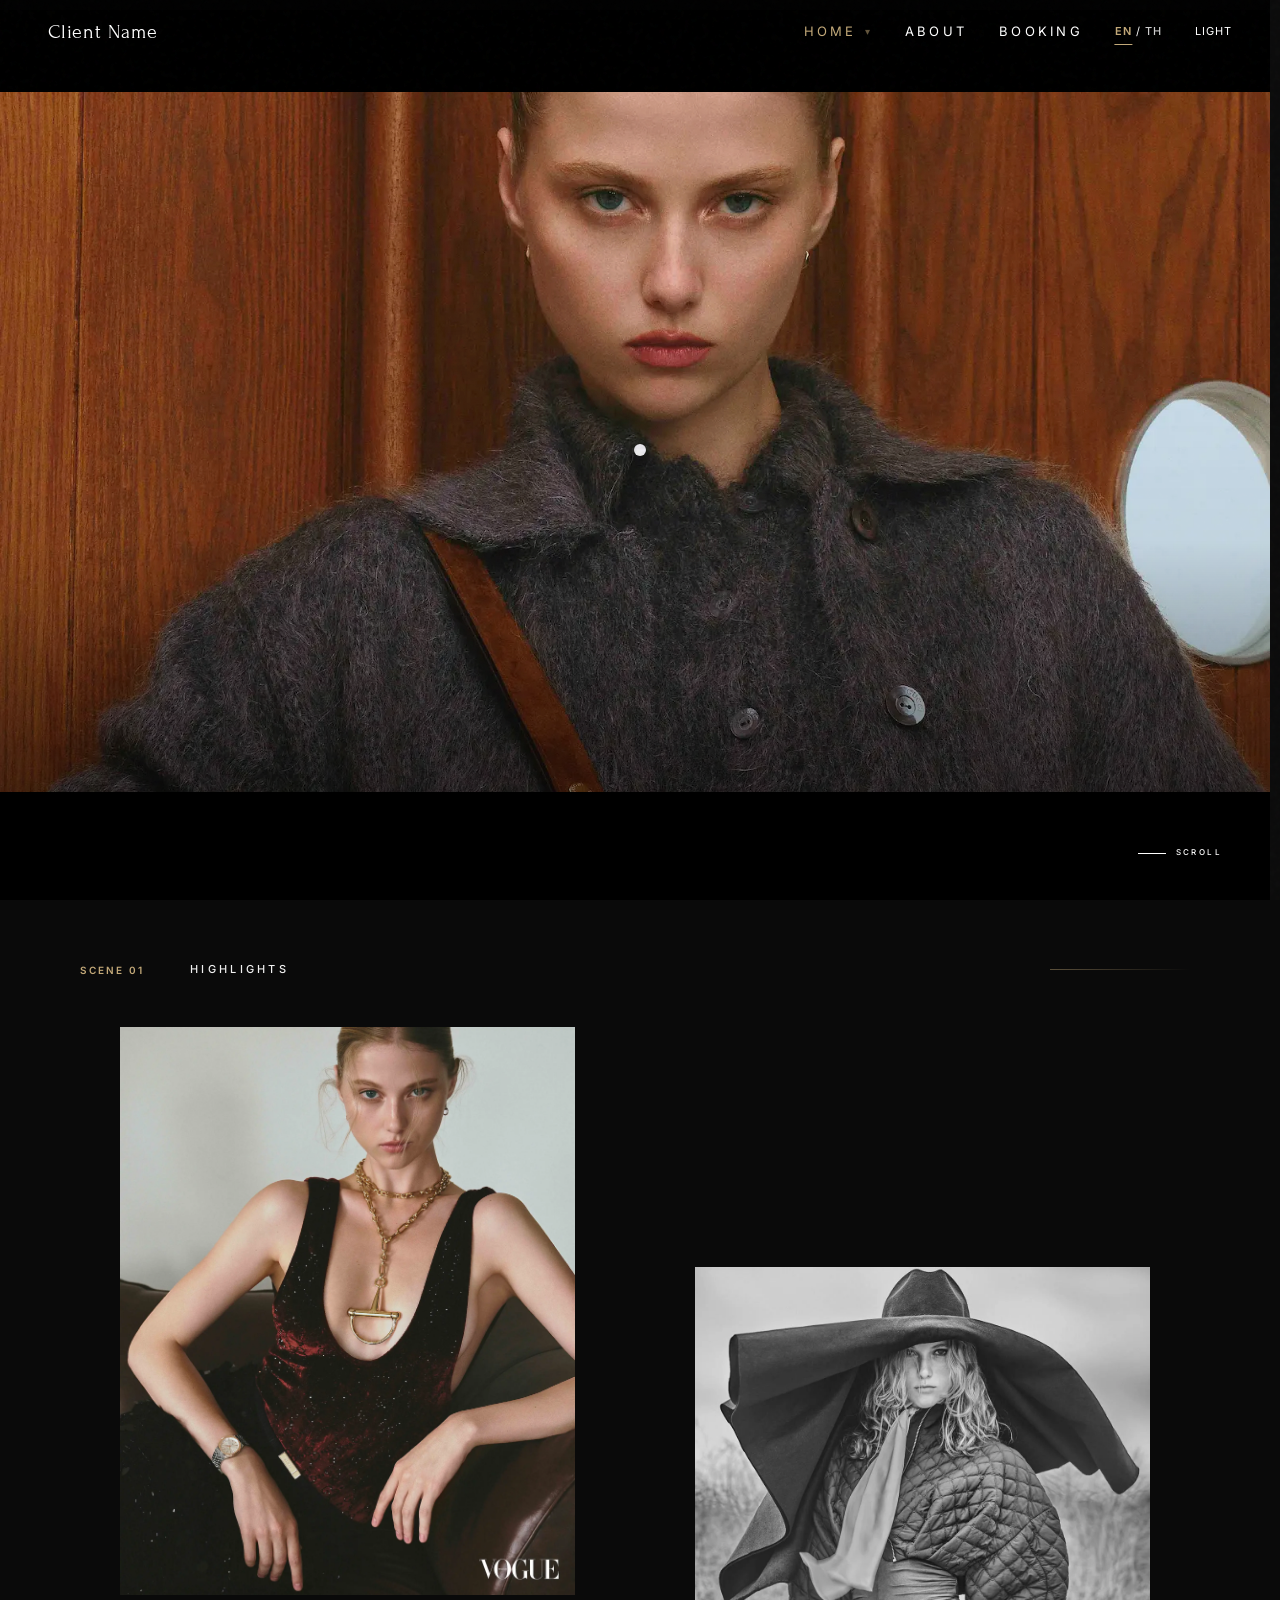
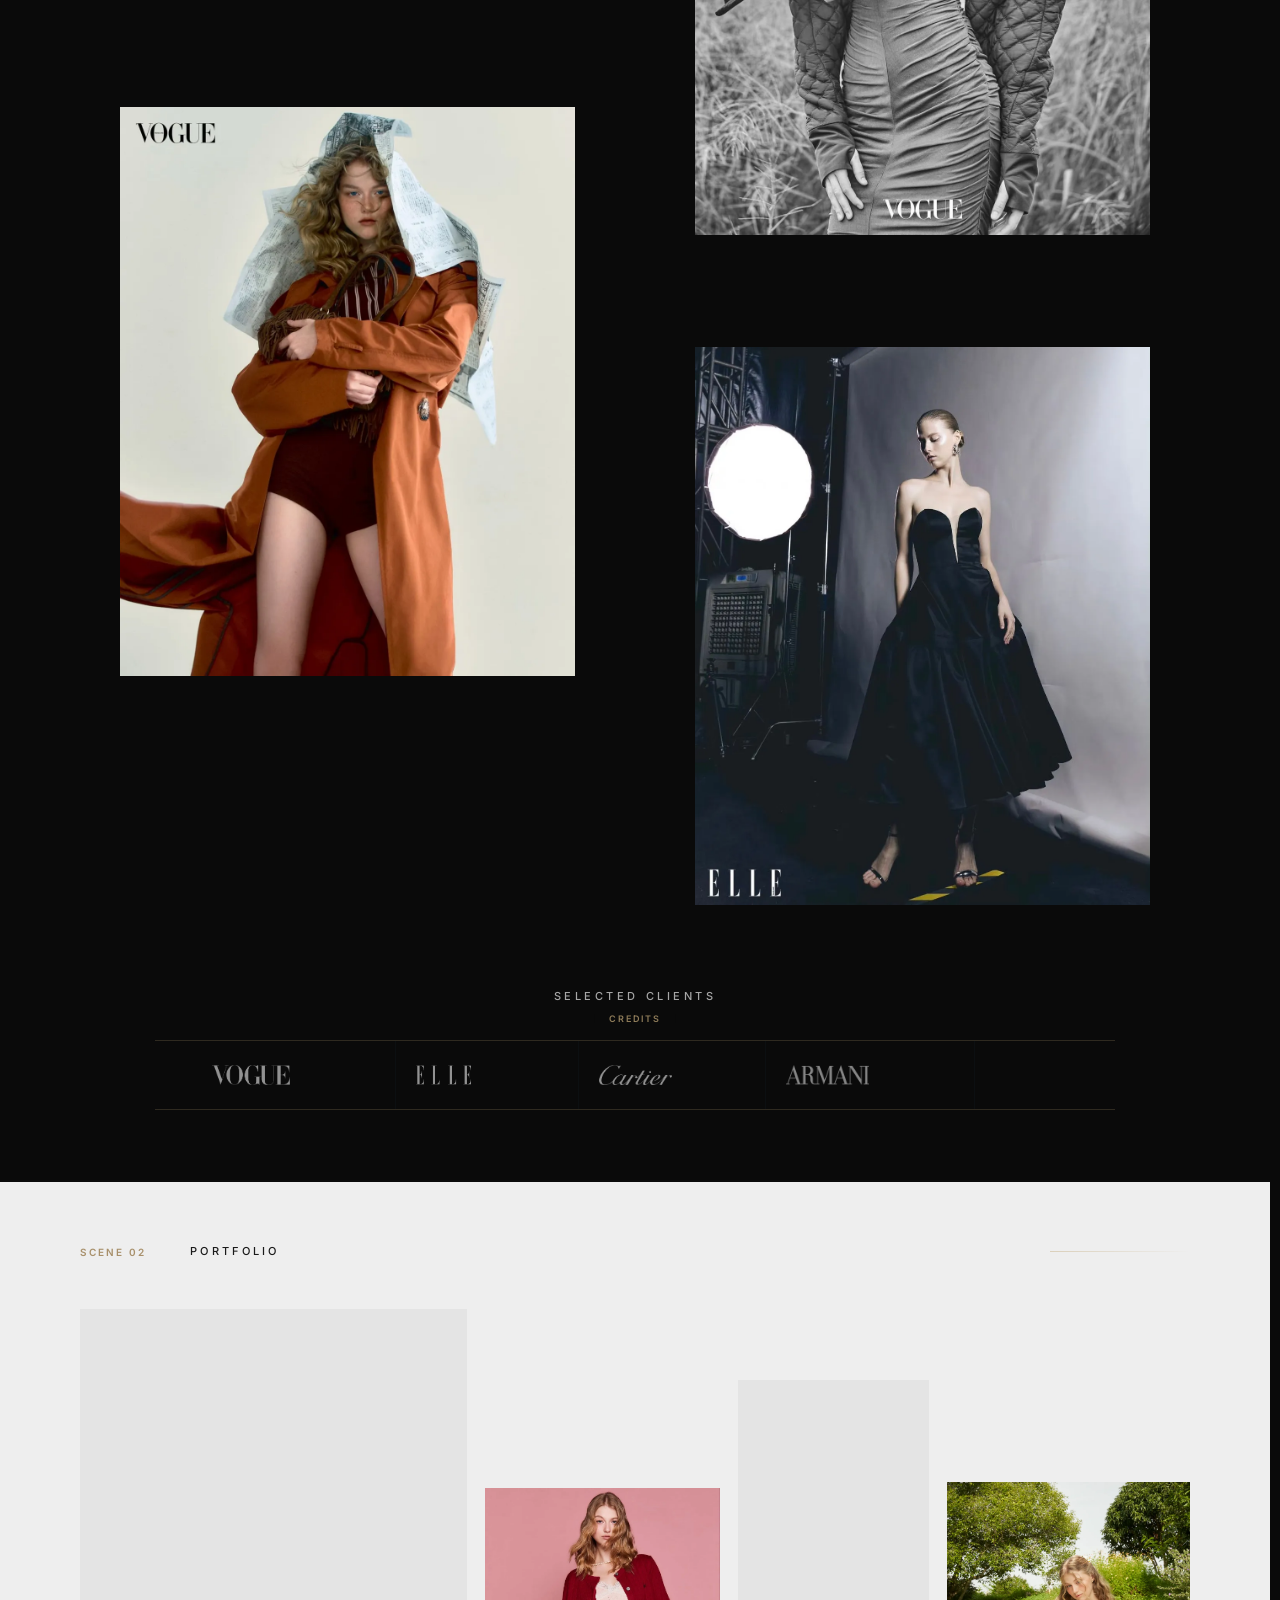
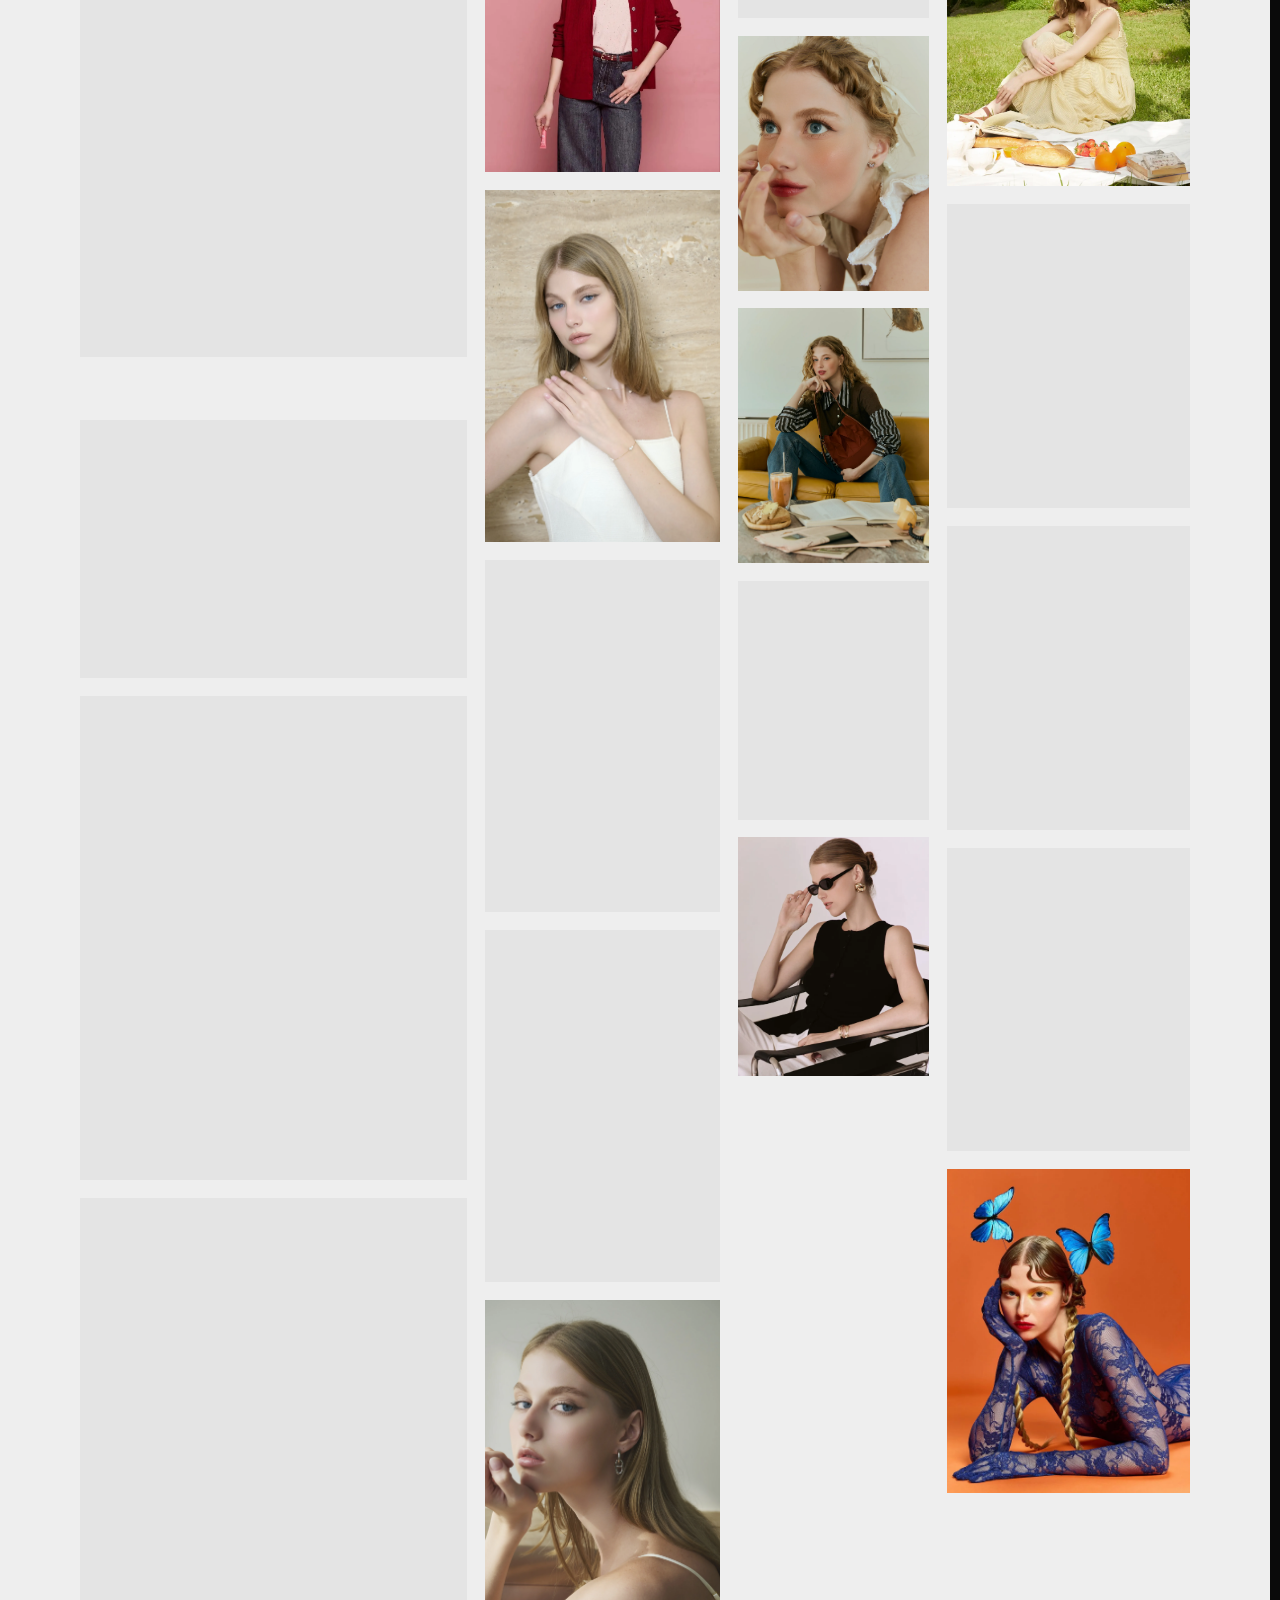
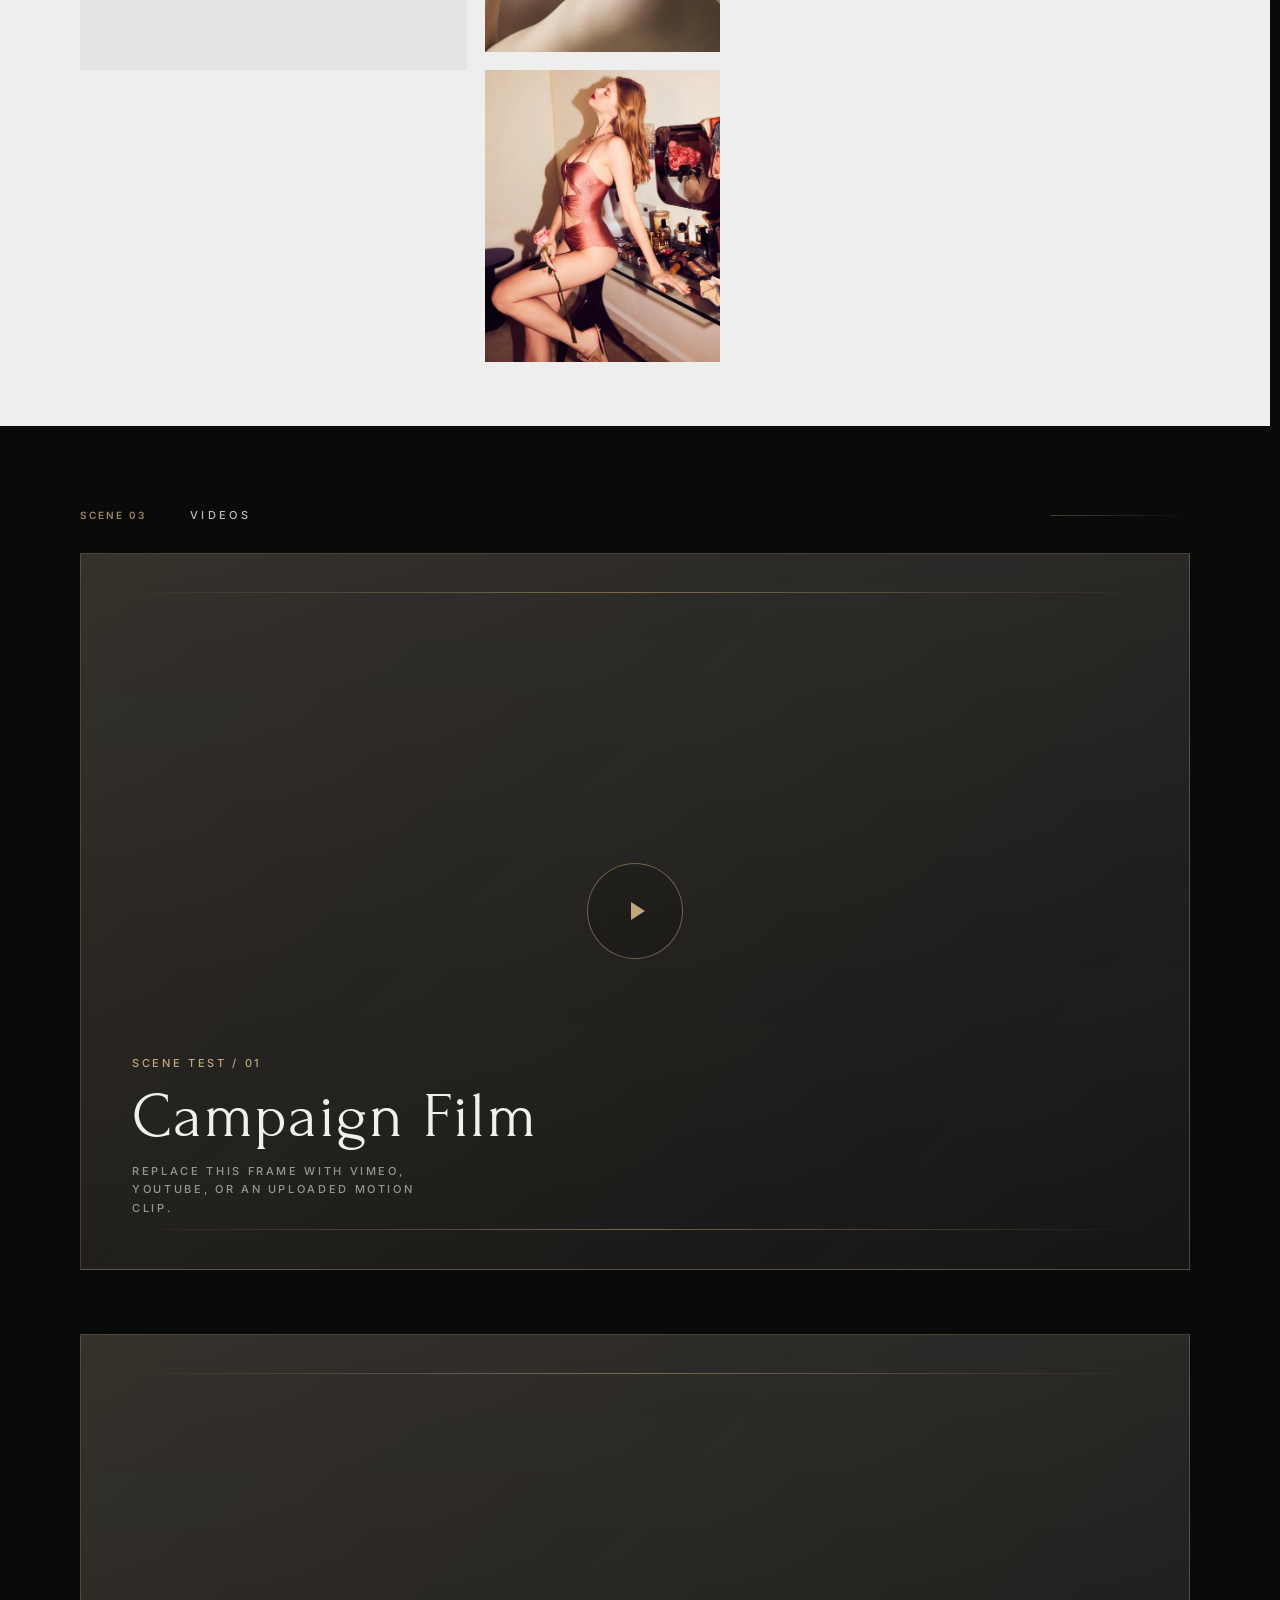
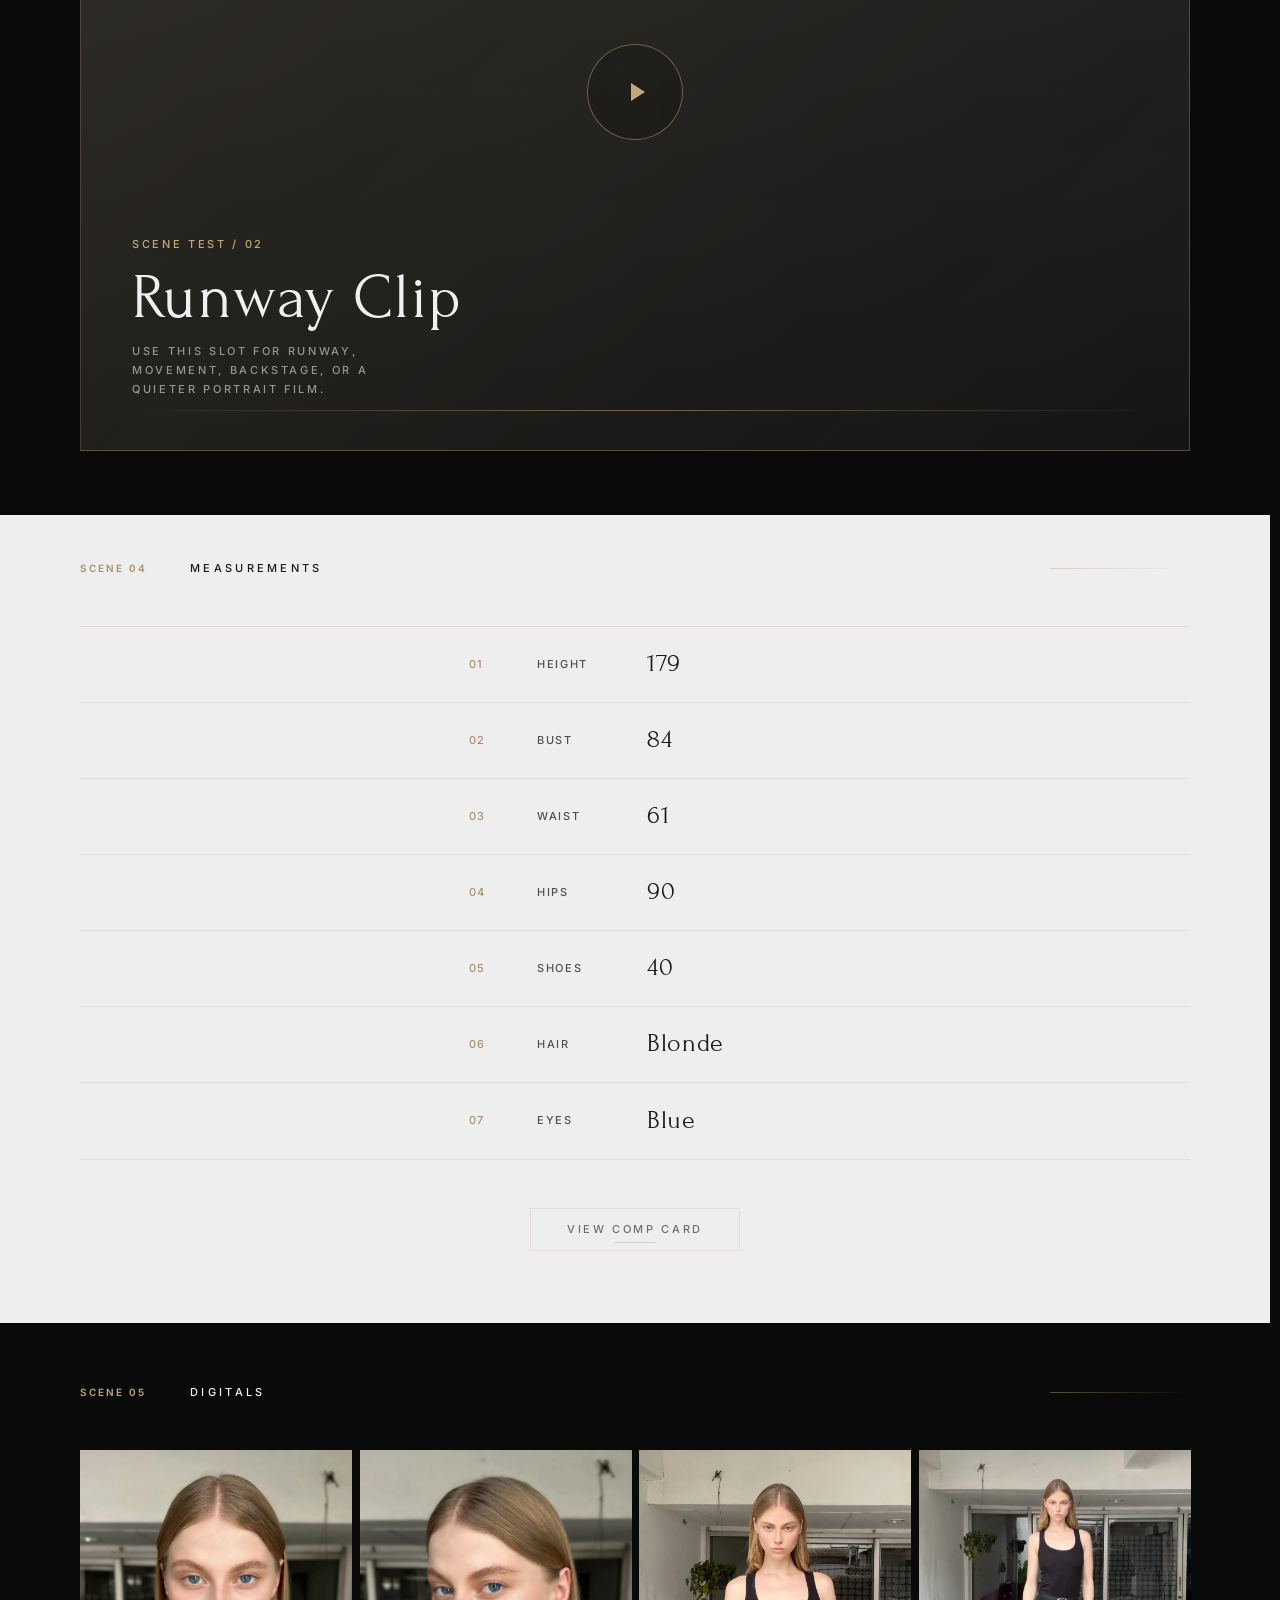
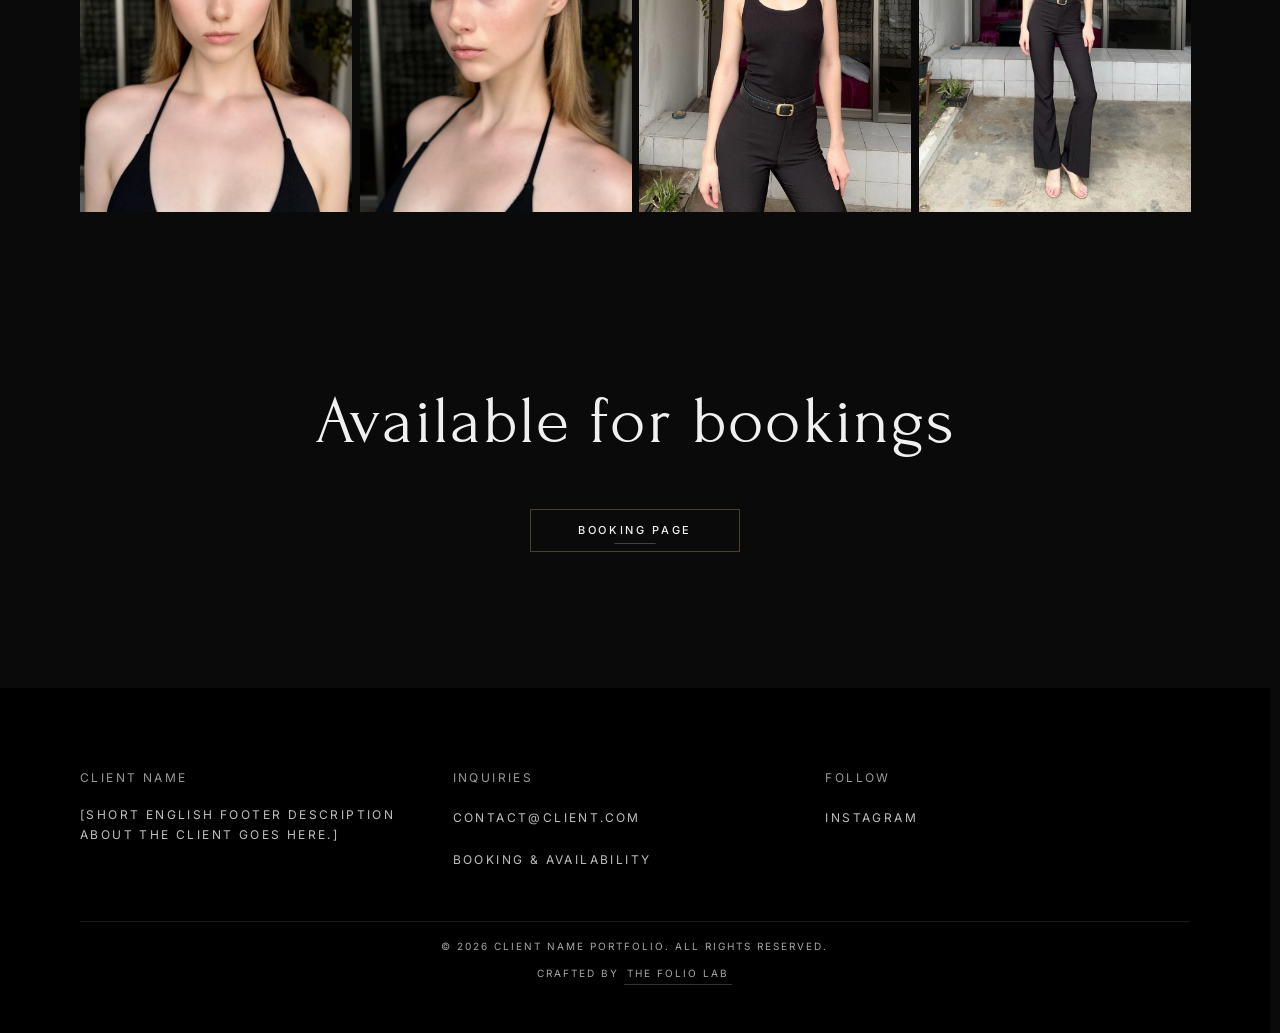
==== commit 23707715: "Update 6" ====
--- a/index.html
+++ b/index.html
@@ -159,11 +159,11 @@
                             <img src="image/portfolio/07.webp" alt="Work" class="reveal" width="1900" height="2850" loading="lazy" decoding="async">
                             <img src="image/portfolio/08.webp" alt="Work" class="reveal" width="1900" height="2850" loading="lazy" decoding="async">
                             <img src="image/portfolio/09.webp" alt="Work" class="reveal" width="1900" height="2850" loading="lazy" decoding="async">
+                            <img src="image/portfolio/10.webp" alt="Work" class="reveal" width="1080" height="1346" loading="lazy" decoding="async">
                         </div>
                     </div>
                     <div class="portfolio-column">
                         <div class="masonry-col">
-                            <img src="image/portfolio/10.webp" alt="Work" class="reveal" width="1080" height="1346" loading="lazy" decoding="async">
                             <img src="image/portfolio/11.webp" alt="Work" class="reveal" width="993" height="1238" loading="lazy" decoding="async">
                             <img src="image/portfolio/12.webp" alt="Work" class="reveal" width="1900" height="2533" loading="lazy" decoding="async">
                             <img src="image/portfolio/13.webp" alt="Work" class="reveal" width="1900" height="2533" loading="lazy" decoding="async">
--- a/style.css
+++ b/style.css
@@ -690,19 +690,50 @@
 }
 
 #selected-clients {
-    padding: 0 0 64px;
+    padding: 0 0 72px;
 }
 
 .brand-strip {
-    display: flex;
+    position: relative;
+    display: grid;
     align-items: center;
     justify-content: center;
-    flex-wrap: wrap;
-}
-
-.brand-strip--home {
-    gap: clamp(32px, 6vw, 64px);
-    opacity: 0.5;
+    grid-template-columns: repeat(5, minmax(96px, 1fr));
+    width: min(100%, 960px);
+    margin: 0 auto;
+    border-top: 1px solid rgba(194, 168, 120, 0.2);
+    border-bottom: 1px solid rgba(194, 168, 120, 0.2);
+}
+
+.brand-strip::before {
+    content: "Credits";
+    position: absolute;
+    top: -27px;
+    left: 50%;
+    padding: 0 14px;
+    background: var(--bg);
+    color: var(--gold);
+    font-family: var(--sans);
+    font-size: 9px;
+    font-weight: 600;
+    line-height: 1;
+    letter-spacing: 0.22em;
+    text-transform: uppercase;
+    transform: translateX(-50%);
+    opacity: 0.72;
+}
+
+.brand-strip .brand-logo {
+    justify-self: center;
+    max-width: min(112px, 70%);
+    padding: 24px 20px;
+    border-left: 1px solid rgba(194, 168, 120, 0.12);
+    box-sizing: content-box;
+    opacity: 0.62;
+}
+
+.brand-strip .brand-logo:first-child {
+    border-left: 0;
 }
 
 .brand-strip--home .brand-logo {
@@ -710,12 +741,18 @@
 }
 
 .brand-strip--about {
-    gap: 80px;
-    opacity: 0.6;
+    width: min(100%, 1040px);
+}
+
+.brand-strip--about::before {
+    content: "Selected Work";
 }
 
 .brand-strip--about .brand-logo {
-    height: 30px;
+    height: clamp(22px, 2.6vw, 30px);
+    padding-top: 30px;
+    padding-bottom: 30px;
+    opacity: 0.7;
 }
 
 @media (hover: hover) {
@@ -1276,12 +1313,13 @@
     .mobile-status-cover {
         display: block;
         position: fixed;
-        top: 0;
+        top: calc(-1 * var(--mobile-viewport-overbleed));
         left: 0;
         right: 0;
-        height: var(--mobile-statusbar-clearance);
-        background: var(--bg);
-        z-index: 95;
+        height: calc(var(--mobile-viewport-overbleed) + var(--mobile-statusbar-clearance) + env(safe-area-inset-top));
+        background: #0A0A0A;
+        backdrop-filter: blur(10px);
+        z-index: 99;
         pointer-events: none;
     }
 
@@ -1586,8 +1624,8 @@
     text-transform: uppercase;
     letter-spacing: 0.32em;
     color: var(--text);
-    opacity: 0.5;
-    margin-bottom: 48px;
+    opacity: 0.68;
+    margin-bottom: 56px;
 }
 
 .client-strip-title span {
@@ -1724,7 +1762,7 @@
 }
 
 .about-clients__inner {
-    padding: 64px 0;
+    padding: 80px 0;
 }
 
 .about-manifesto {
@@ -1776,6 +1814,27 @@
 }
 .split-layout .bio p { margin-bottom: 32px; }
 .split-layout .bio p:last-child { margin-bottom: 0; }
+
+.split-layout .bio p[lang="en"]:first-child::first-letter,
+body.lang-th .split-layout .bio p[lang="th"]:nth-of-type(2)::first-letter {
+    float: left;
+    margin: 0.05em 0.16em 0 0;
+    color: var(--gold);
+    font-family: var(--cinematic-display);
+    font-size: clamp(58px, 5.4vw, 88px);
+    font-weight: 400;
+    line-height: 0.78;
+    letter-spacing: 0;
+}
+
+body.lang-th .split-layout .bio p[lang="en"]:first-child::first-letter {
+    float: none;
+    margin: 0;
+    color: inherit;
+    font-family: inherit;
+    font-size: inherit;
+    line-height: inherit;
+}
 
 /* Modal Styles */
 .modal {
@@ -1827,6 +1886,12 @@
 }
 
 .comp-card-download {
+    min-width: 240px;
+    padding: 15px 34px;
+    font-size: 11px;
+    font-weight: 600;
+    letter-spacing: 0.2em;
+    line-height: 1;
     box-shadow: 0 4px 24px rgba(0, 0, 0, 0.4);
 }
 
@@ -1964,14 +2029,14 @@
 
 @media (max-width: 768px) {
     .modal {
-        --modal-mobile-toolbar-clearance: clamp(68px, 8vh, 104px);
+        --modal-mobile-toolbar-clearance: clamp(84px, 10vh, 128px);
         --modal-mobile-gap: 8px;
         --modal-mobile-control-height: 36px;
         --modal-caption-height: 0px;
         top: calc(-1 * max(24px, env(safe-area-inset-top)));
-        height: calc(100dvh + max(24px, env(safe-area-inset-top)) + max(48px, env(safe-area-inset-bottom)));
+        height: calc(100dvh + max(24px, env(safe-area-inset-top)) + max(72px, env(safe-area-inset-bottom)));
         padding-top: max(24px, env(safe-area-inset-top));
-        padding-bottom: max(48px, env(safe-area-inset-bottom));
+        padding-bottom: max(72px, env(safe-area-inset-bottom));
         box-sizing: border-box;
     }
 
@@ -1994,7 +2059,7 @@
         align-items: center;
         justify-content: center;
         gap: 16px;
-        padding: calc(28px + max(24px, env(safe-area-inset-top))) 18px calc(var(--modal-mobile-toolbar-clearance) + max(54px, env(safe-area-inset-bottom)));
+        padding: calc(28px + max(24px, env(safe-area-inset-top))) 18px calc(var(--modal-mobile-toolbar-clearance) + max(72px, env(safe-area-inset-bottom)));
     }
 
     .comp-card-modal-note {
@@ -2016,6 +2081,9 @@
     .comp-card-download {
         width: auto;
         min-width: min(260px, calc(100vw - 72px));
+        padding: 13px 22px;
+        font-size: 10px;
+        letter-spacing: 0.16em;
         margin: 0;
     }
 
@@ -2146,12 +2214,14 @@
 
     .nav-links {
         position: fixed;
-        top: calc(-1 * var(--mobile-viewport-overbleed));
+        top: calc(-1 * max(24px, env(safe-area-inset-top)));
         right: 0;
+        bottom: calc(-1 * max(48px, env(safe-area-inset-bottom)));
+        left: 0;
         transform: translateX(100%);
         width: 100%;
-        height: calc(100vh + var(--mobile-viewport-overbleed) + var(--mobile-viewport-overbleed));
-        height: calc(100lvh + var(--mobile-viewport-overbleed) + var(--mobile-viewport-overbleed));
+        height: auto;
+        min-height: calc(100dvh + max(24px, env(safe-area-inset-top)) + max(48px, env(safe-area-inset-bottom)));
         background: var(--nav-bg);
         backdrop-filter: blur(15px); /* Reduced for buttery smooth mobile entrance */
         flex-direction: column;
@@ -2160,7 +2230,7 @@
         gap: 16px;
         transition: transform 0.4s cubic-bezier(0.16, 1, 0.3, 1); /* Faster snap */
         z-index: 1000;
-        padding: calc(96px + var(--mobile-viewport-overbleed) + env(safe-area-inset-top)) 48px calc(96px + var(--mobile-viewport-overbleed) + env(safe-area-inset-bottom));
+        padding: calc(96px + max(24px, env(safe-area-inset-top))) 48px calc(120px + max(48px, env(safe-area-inset-bottom)));
         margin-left: 0;
         overflow-x: hidden;
         overflow-y: auto;
@@ -2335,6 +2405,7 @@
     .full-grid {
         display: flex;
         gap: var(--gutter);
+        align-items: start;
     }
     .portfolio-column:nth-child(2) {
         margin-top: 0;
@@ -2348,6 +2419,15 @@
 
     .portfolio-column {
         flex: 1;
+        min-width: 0;
+    }
+    .masonry-col,
+    .portfolio-column:first-child .masonry-col:first-child,
+    .portfolio-column:first-child .masonry-col:nth-child(2),
+    .portfolio-column:nth-child(2) .masonry-col:first-child,
+    .portfolio-column:nth-child(2) .masonry-col:nth-child(2) {
+        flex: none;
+        width: 100%;
         min-width: 0;
     }
     .portfolio-column:first-child .masonry-col:first-child,
@@ -2366,8 +2446,13 @@
     .full-grid img {
         margin-bottom: 0;
         break-inside: auto;
-    }
-    .portfolio-column { gap: var(--gutter); }
+        width: 100%;
+        min-width: 0;
+    }
+    #portfolio .full-grid img.reveal {
+        opacity: 1;
+        transform: none;
+    }
     .video-grid { grid-template-columns: 1fr; }
     .cinematic-video-placeholder {
         aspect-ratio: auto;
@@ -2381,6 +2466,17 @@
     .cinematic-video-placeholder__play {
         width: 64px;
         height: 64px;
+    }
+    .brand-strip {
+        grid-template-columns: repeat(3, minmax(120px, 1fr));
+        width: min(100%, 620px);
+    }
+    .brand-strip .brand-logo {
+        max-width: min(104px, 72%);
+        padding: 24px 18px;
+    }
+    .brand-strip .brand-logo:nth-child(4) {
+        border-left: 0;
     }
     .digitals-grid { grid-template-columns: repeat(2, minmax(0, 1fr)); gap: 16px; }
     
@@ -2525,6 +2621,41 @@
         border-bottom-width: 7px;
         border-left-width: 11px;
     }
+    #selected-clients {
+        padding-bottom: 56px;
+    }
+    .client-strip-title {
+        margin-bottom: 44px;
+        font-size: 10px;
+        letter-spacing: 0.24em;
+    }
+    .brand-strip {
+        grid-template-columns: repeat(2, minmax(0, 1fr));
+        width: 100%;
+    }
+    .brand-strip::before {
+        top: -24px;
+        font-size: 8px;
+        letter-spacing: 0.18em;
+    }
+    .brand-strip .brand-logo {
+        width: auto;
+        max-width: min(96px, 76%);
+        height: clamp(15px, 4.8vw, 22px);
+        padding: 22px 14px;
+    }
+    .brand-strip .brand-logo:nth-child(odd) {
+        border-left: 0;
+    }
+    .brand-strip .brand-logo:nth-child(n + 3) {
+        border-top: 1px solid rgba(194, 168, 120, 0.12);
+    }
+    .brand-strip .brand-logo:last-child {
+        grid-column: 1 / -1;
+    }
+    .about-clients__inner {
+        padding: 64px 0;
+    }
     .booking-embed-placeholder {
         min-height: 320px;
         padding: 28px 22px;
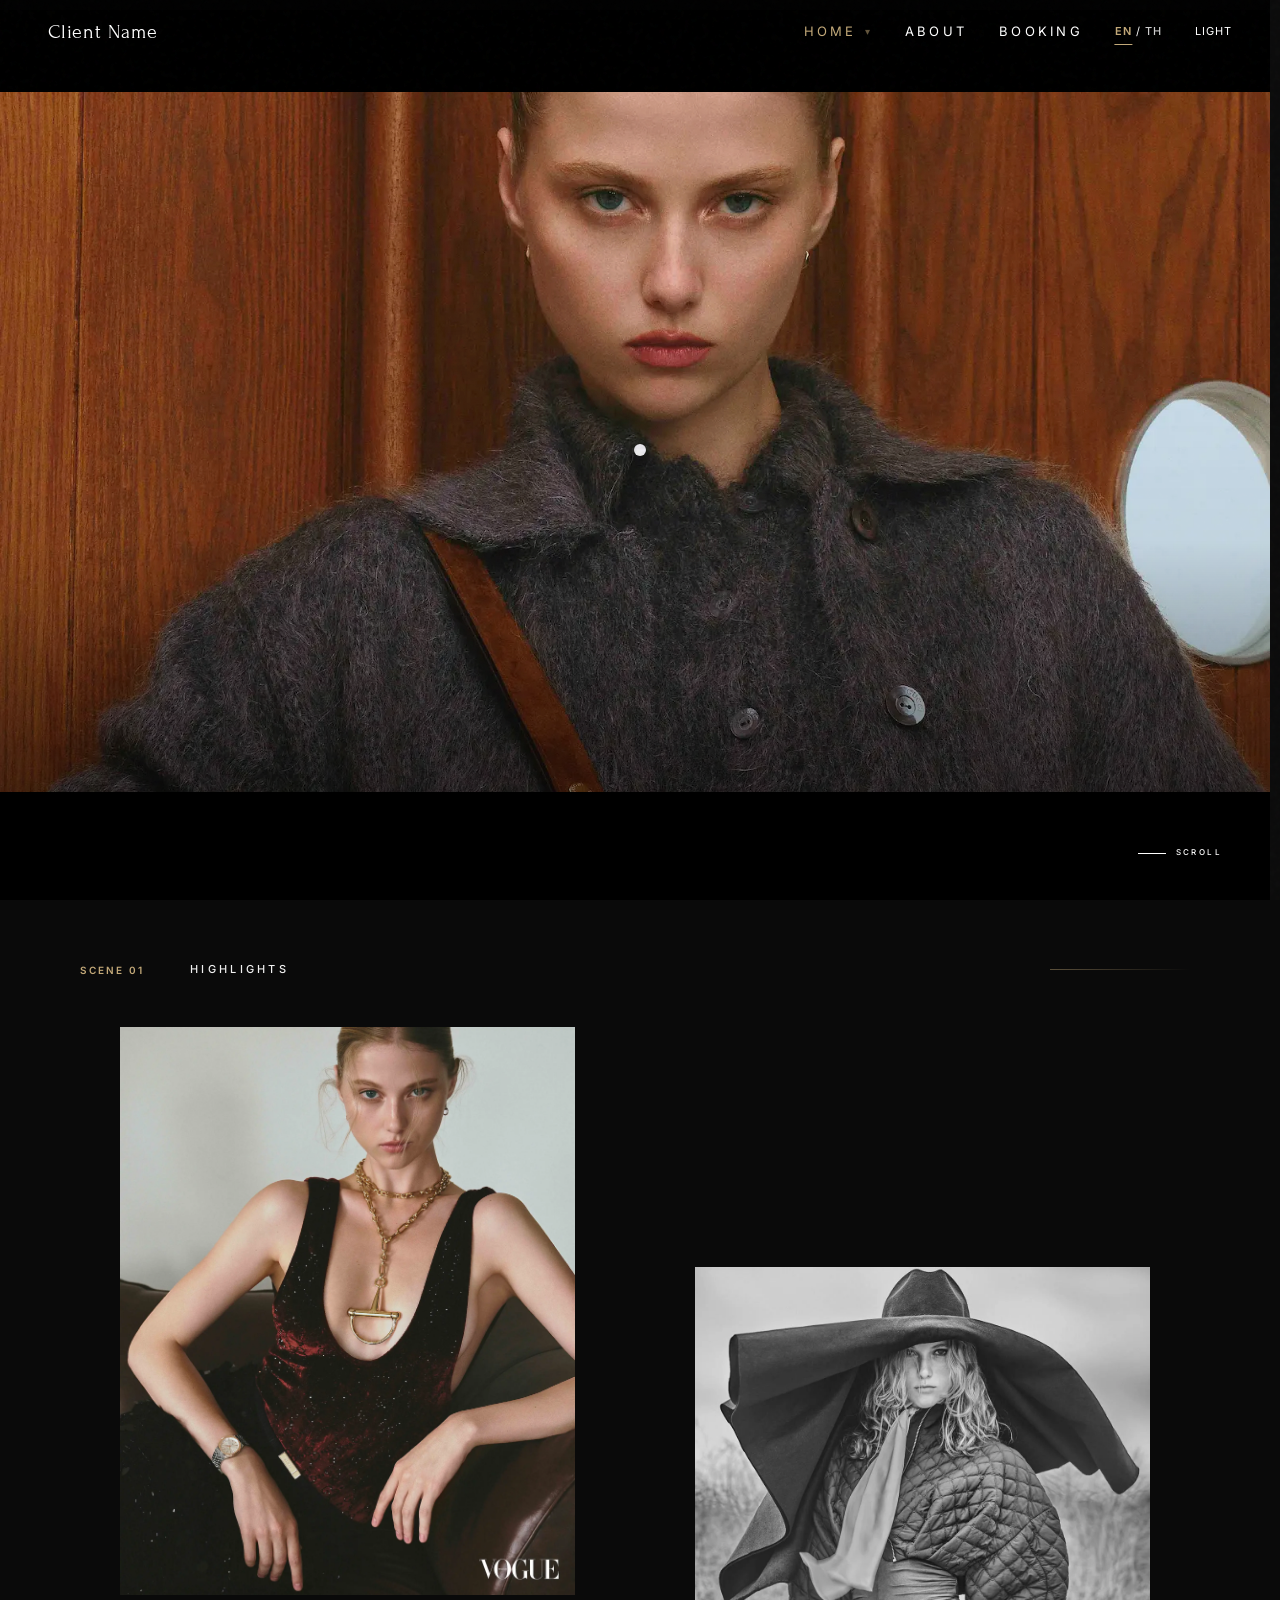
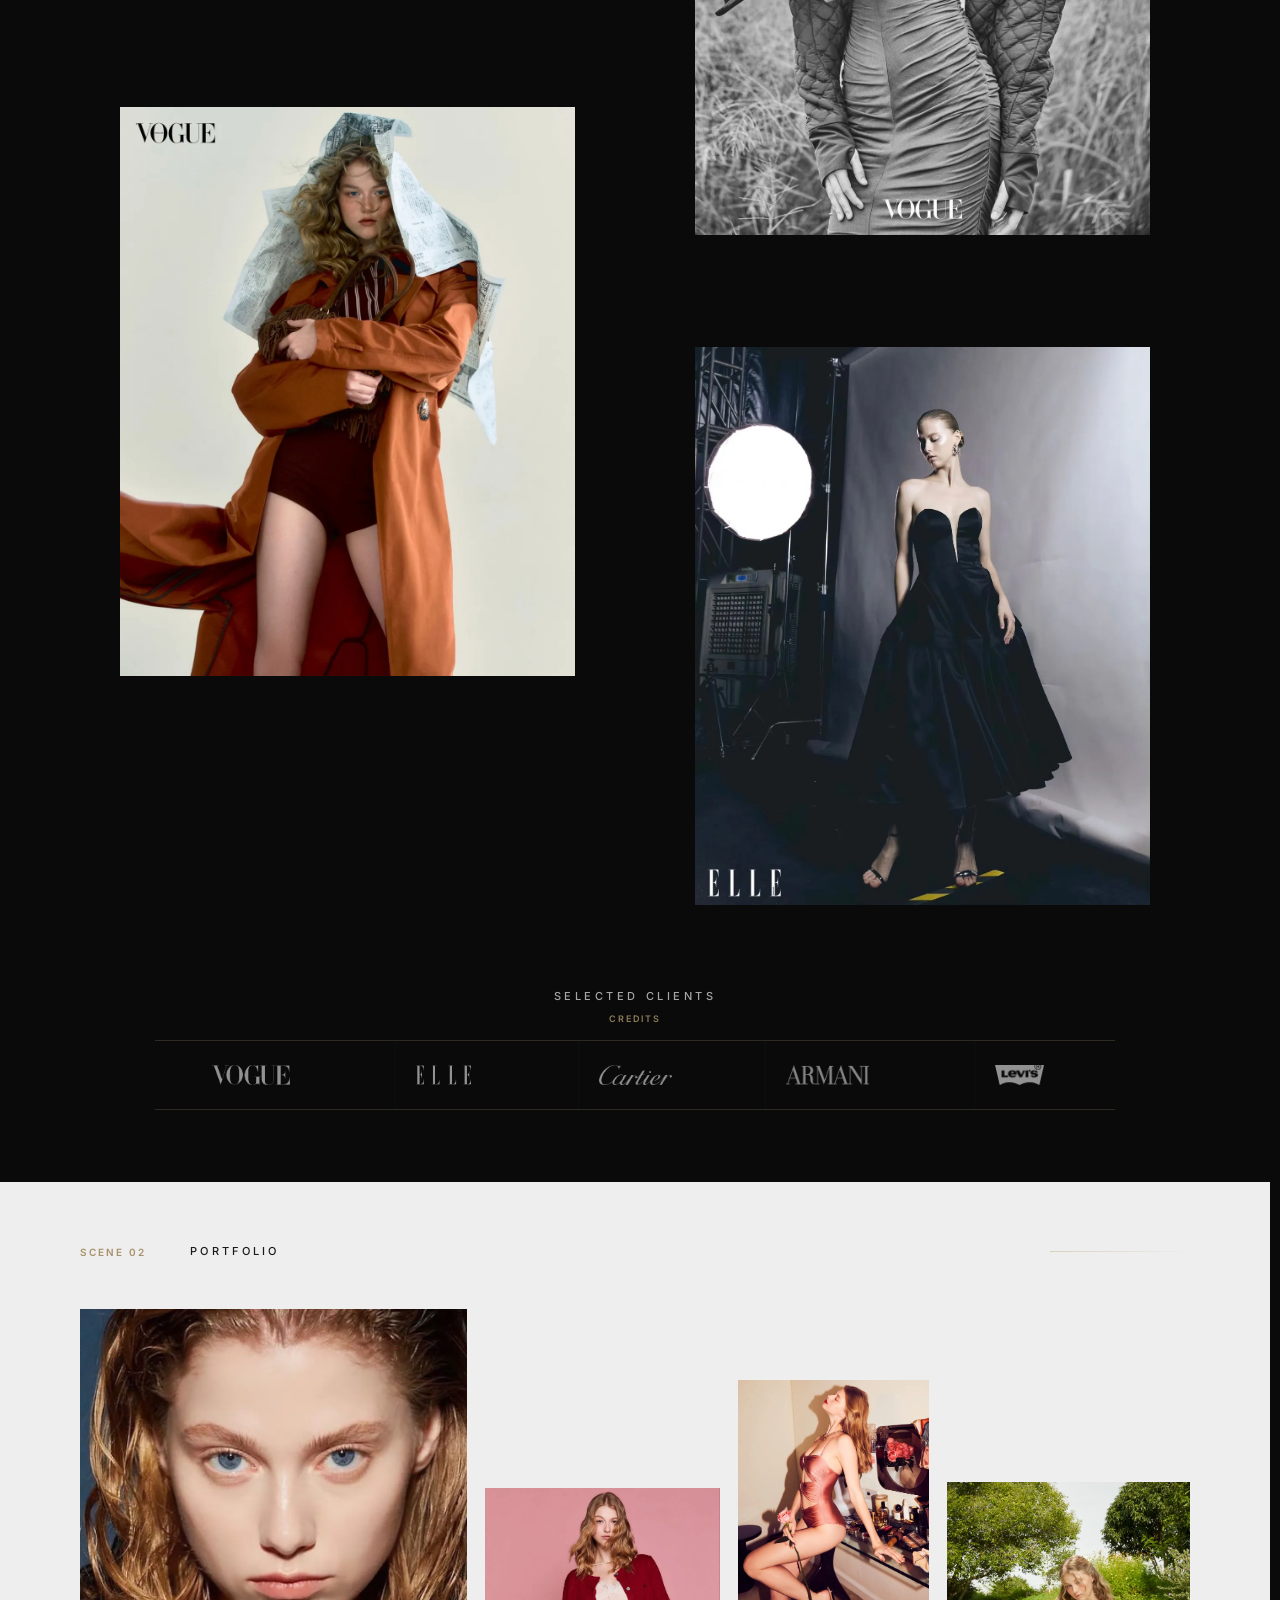
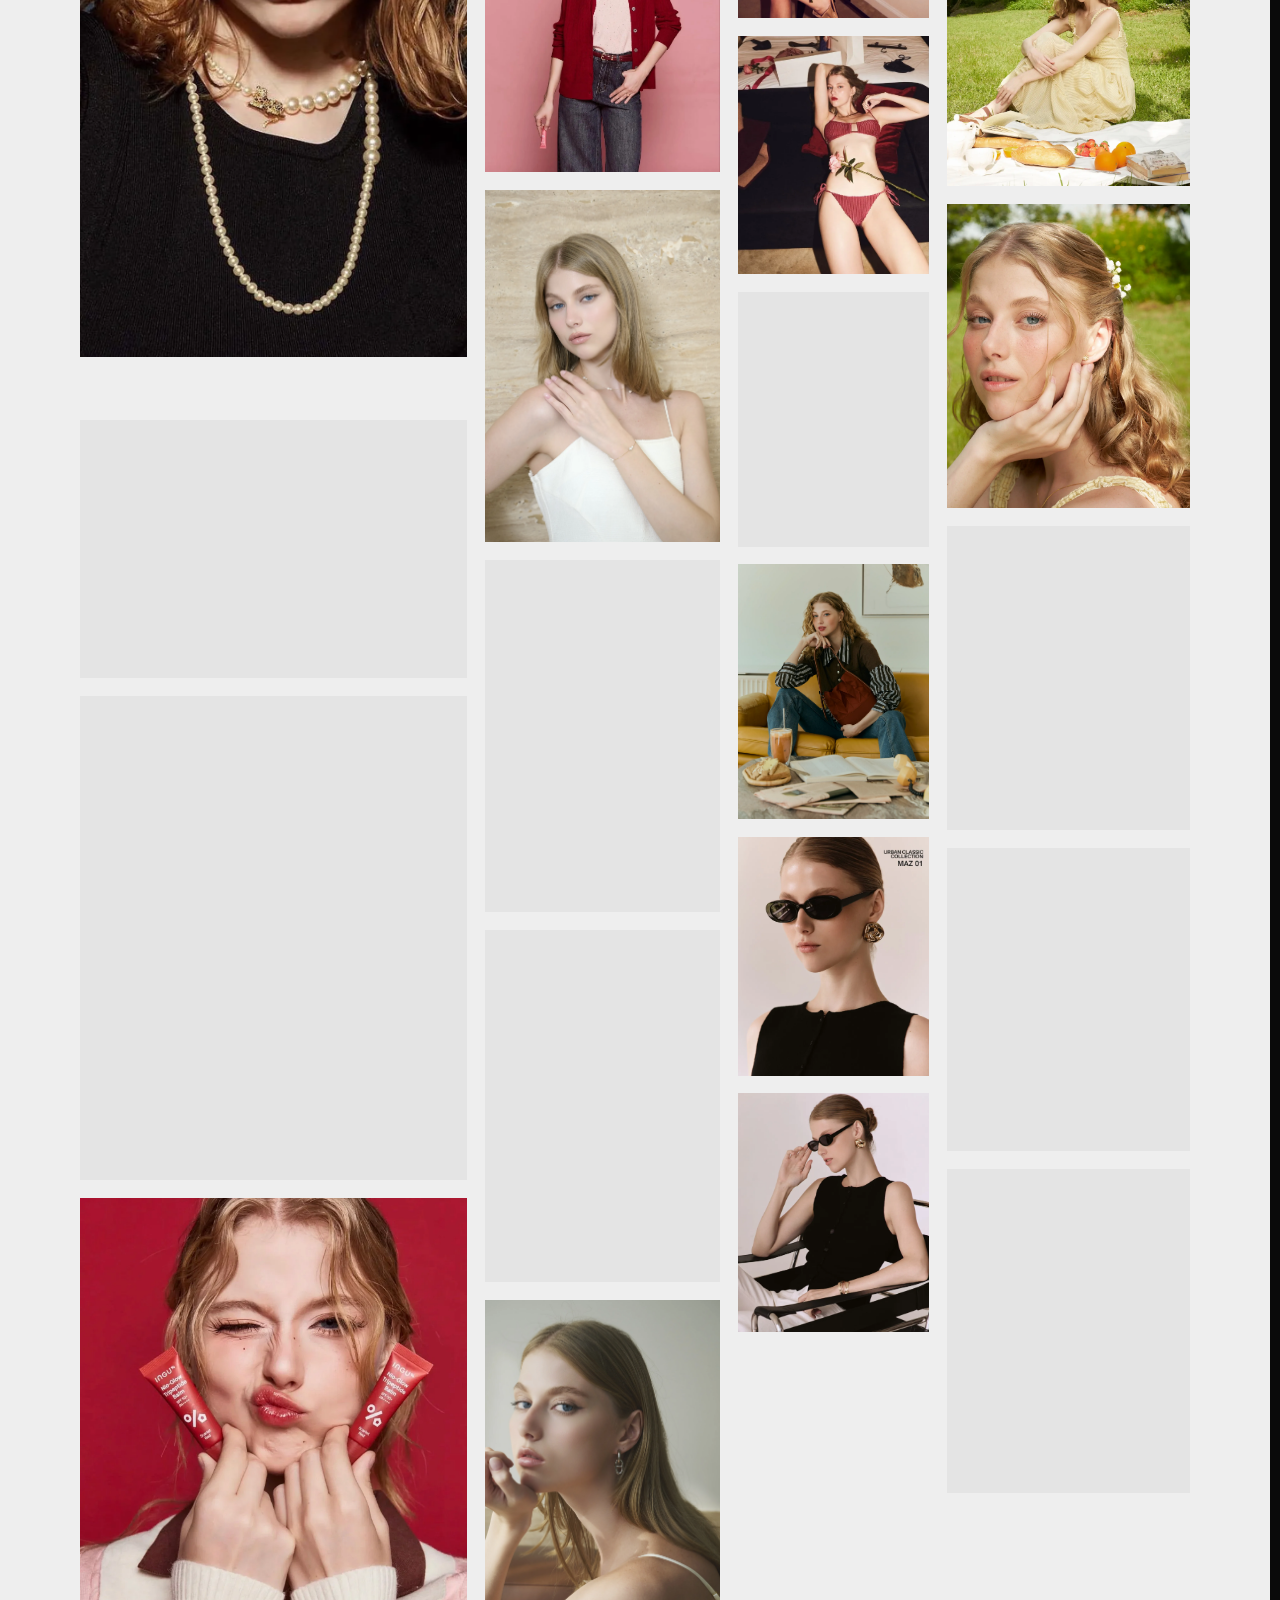
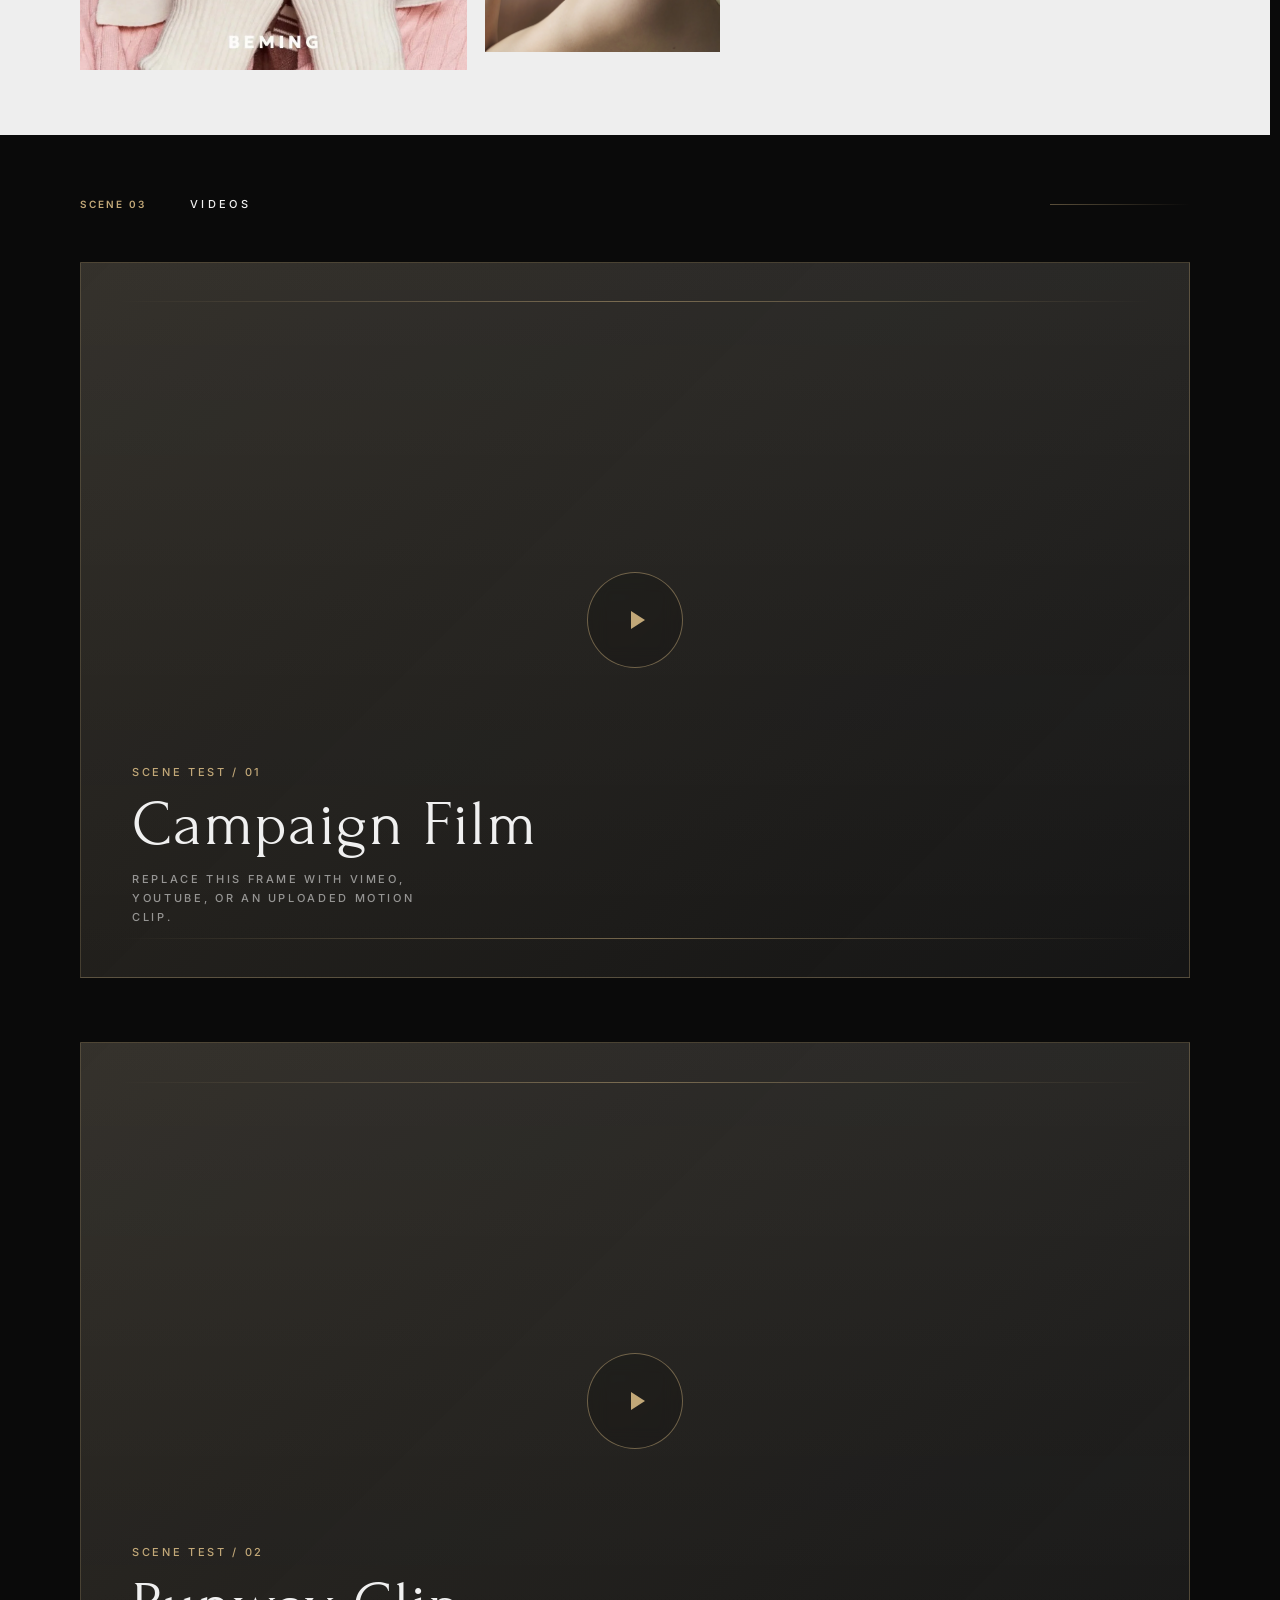
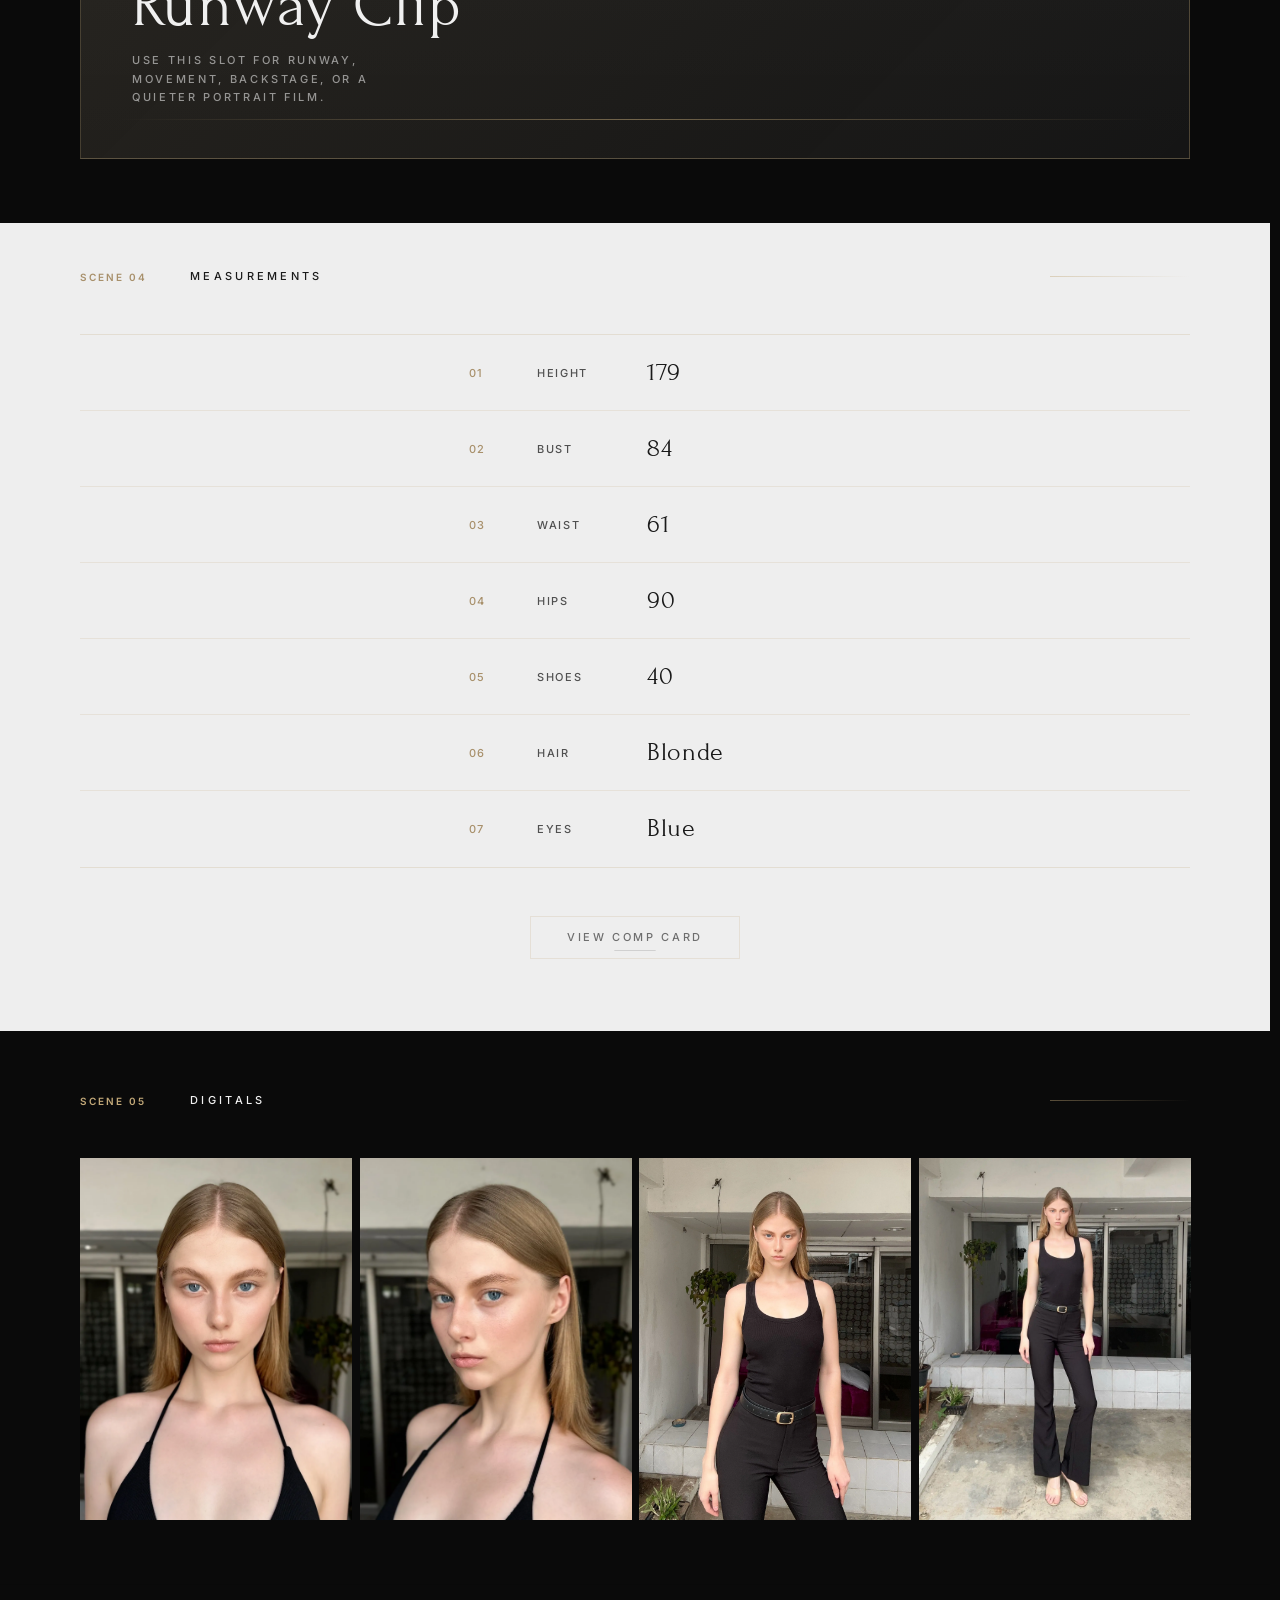
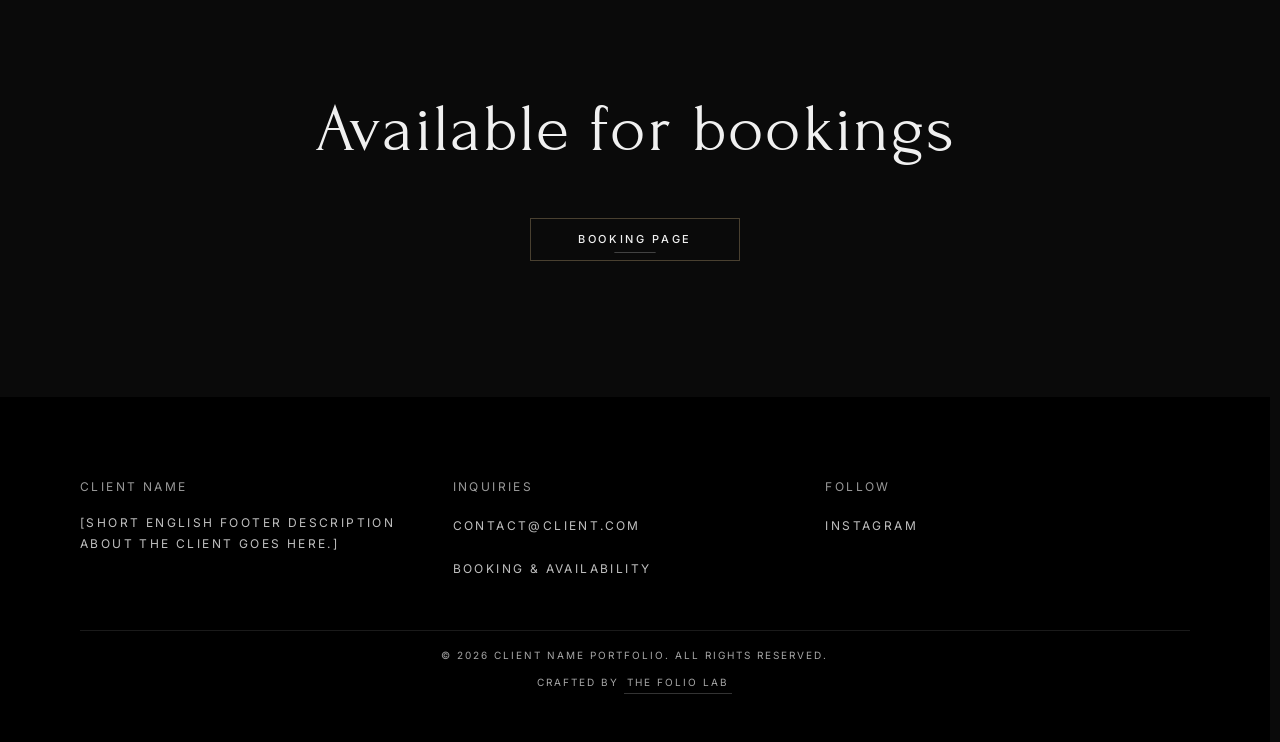
==== commit 8be1360a: "update" ====
--- a/index.html
+++ b/index.html
@@ -159,11 +159,11 @@
                             <img src="image/portfolio/07.webp" alt="Work" class="reveal" width="1900" height="2850" loading="lazy" decoding="async">
                             <img src="image/portfolio/08.webp" alt="Work" class="reveal" width="1900" height="2850" loading="lazy" decoding="async">
                             <img src="image/portfolio/09.webp" alt="Work" class="reveal" width="1900" height="2850" loading="lazy" decoding="async">
-                            <img src="image/portfolio/10.webp" alt="Work" class="reveal" width="1080" height="1346" loading="lazy" decoding="async">
                         </div>
                     </div>
                     <div class="portfolio-column">
                         <div class="masonry-col">
+                            <img src="image/portfolio/10.webp" alt="Work" class="reveal" width="1080" height="1346" loading="lazy" decoding="async">
                             <img src="image/portfolio/11.webp" alt="Work" class="reveal" width="993" height="1238" loading="lazy" decoding="async">
                             <img src="image/portfolio/12.webp" alt="Work" class="reveal" width="1900" height="2533" loading="lazy" decoding="async">
                             <img src="image/portfolio/13.webp" alt="Work" class="reveal" width="1900" height="2533" loading="lazy" decoding="async">
--- a/style.css
+++ b/style.css
@@ -17,8 +17,8 @@
     /* 3. SPACING */
     --margin: 80px;
     --gutter: 8px; /* Tighter cinematic masonry gap */
-    --mobile-viewport-overbleed: 0px;
-    --mobile-statusbar-clearance: 0px;
+    --mobile-viewport-overbleed: 15vh;
+    --mobile-statusbar-clearance: 64px;
 
     /* Theme-aware variables */
     --bg: #F5F5F5; /* Neutral gray off-white */
@@ -111,6 +111,11 @@
     mix-blend-mode: overlay;
 }
 
+body::before {
+    content: "";
+    display: none;
+}
+
 /* Language Toggle Logic */
 /* Hide Thai elements by default */
 [lang="th"] { 
@@ -183,11 +188,16 @@
     position: fixed;
     top: 0; 
     width: 100%;
-    z-index: 100;
+    z-index: 102;
     background: var(--nav-bg);
     backdrop-filter: blur(10px);
     border-bottom: 1px solid var(--border-subtle);
     transition: all 0.5s cubic-bezier(0.16, 1, 0.3, 1);
+}
+
+nav > * {
+    position: relative;
+    z-index: 1;
 }
 
 /* --- NAVIGATION ENTRANCE ANIMATION --- */
@@ -1288,11 +1298,6 @@
 }
 
 @media (max-width: 1024px) {
-    :root {
-        --mobile-viewport-overbleed: 15vh;
-        --mobile-statusbar-clearance: 64px;
-    }
-
     html,
     body {
         min-height: 100%;
@@ -1300,14 +1305,36 @@
         overscroll-behavior-x: none;
     }
 
-    html::before {
-        top: calc(-1 * var(--mobile-viewport-overbleed));
-        height: calc(var(--mobile-viewport-overbleed) + var(--mobile-statusbar-clearance) + env(safe-area-inset-top));
-    }
-
-    html::after {
-        bottom: calc(-1 * var(--mobile-viewport-overbleed));
-        height: calc(var(--mobile-viewport-overbleed) + env(safe-area-inset-bottom));
+    body::before {
+        display: block;
+        position: fixed;
+        top: 0;
+        left: 0;
+        right: 0;
+        height: 52px;
+        height: max(52px, env(safe-area-inset-top));
+        background: var(--bg);
+        z-index: 10000;
+        pointer-events: none;
+        -webkit-transform: translateZ(0);
+        transform: translateZ(0);
+    }
+
+    nav.scrolled {
+        background: var(--bg);
+        -webkit-backdrop-filter: none;
+        backdrop-filter: none;
+    }
+
+    nav.scrolled::before {
+        content: "";
+        position: absolute;
+        left: 0;
+        right: 0;
+        bottom: 100%;
+        height: calc(var(--mobile-viewport-overbleed) + env(safe-area-inset-top));
+        background: var(--bg);
+        pointer-events: none;
     }
 
     .mobile-status-cover {
@@ -1316,11 +1343,25 @@
         top: calc(-1 * var(--mobile-viewport-overbleed));
         left: 0;
         right: 0;
+        width: 100%;
+        height: calc(var(--mobile-viewport-overbleed) + 52px);
+        height: calc(var(--mobile-viewport-overbleed) + max(52px, env(safe-area-inset-top)));
+        background: var(--bg);
+        z-index: 10002;
+        pointer-events: none;
+        -webkit-transform: translateZ(0);
+        transform: translateZ(0);
+    }
+
+    html::before {
+        top: calc(-1 * var(--mobile-viewport-overbleed));
         height: calc(var(--mobile-viewport-overbleed) + var(--mobile-statusbar-clearance) + env(safe-area-inset-top));
-        background: #0A0A0A;
-        backdrop-filter: blur(10px);
-        z-index: 99;
-        pointer-events: none;
+        background: var(--bg);
+        z-index: 1498;
+    }
+
+    nav {
+        z-index: 10003;
     }
 
     .hero,
@@ -1331,6 +1372,11 @@
         height: calc(100lvh + var(--mobile-viewport-overbleed) + var(--mobile-viewport-overbleed));
         min-height: calc(100vh + var(--mobile-viewport-overbleed) + var(--mobile-viewport-overbleed));
         min-height: calc(100svh + var(--mobile-viewport-overbleed) + var(--mobile-viewport-overbleed));
+    }
+
+    .app-transition-curtain,
+    .splash-screen {
+        z-index: 10004;
     }
 
     .hero {
@@ -1743,6 +1789,7 @@
 .about-intro {
     padding-top: 64px;
     border-top: none;
+    position: relative;
 }
 
 .about-scroll-hint {
@@ -1783,6 +1830,7 @@
     padding-top: 64px;
     padding-bottom: 96px;
     border-top: none;
+    position: relative;
 }
 
 .booking-description {
@@ -2029,14 +2077,14 @@
 
 @media (max-width: 768px) {
     .modal {
-        --modal-mobile-toolbar-clearance: clamp(84px, 10vh, 128px);
+        --modal-mobile-toolbar-clearance: clamp(68px, 8vh, 104px);
         --modal-mobile-gap: 8px;
         --modal-mobile-control-height: 36px;
         --modal-caption-height: 0px;
         top: calc(-1 * max(24px, env(safe-area-inset-top)));
-        height: calc(100dvh + max(24px, env(safe-area-inset-top)) + max(72px, env(safe-area-inset-bottom)));
+        height: calc(100dvh + max(24px, env(safe-area-inset-top)) + max(48px, env(safe-area-inset-bottom)));
         padding-top: max(24px, env(safe-area-inset-top));
-        padding-bottom: max(72px, env(safe-area-inset-bottom));
+        padding-bottom: max(48px, env(safe-area-inset-bottom));
         box-sizing: border-box;
     }
 
@@ -2059,7 +2107,7 @@
         align-items: center;
         justify-content: center;
         gap: 16px;
-        padding: calc(28px + max(24px, env(safe-area-inset-top))) 18px calc(var(--modal-mobile-toolbar-clearance) + max(72px, env(safe-area-inset-bottom)));
+        padding: calc(28px + max(24px, env(safe-area-inset-top))) 18px calc(var(--modal-mobile-toolbar-clearance) + max(54px, env(safe-area-inset-bottom)));
     }
 
     .comp-card-modal-note {
@@ -2092,8 +2140,8 @@
         right: 16px;
         bottom: calc(var(--modal-mobile-toolbar-clearance) + max(16px, env(safe-area-inset-bottom)));
         max-width: none;
-        max-height: min(24vh, 190px);
-        padding: 14px 16px;
+        max-height: min(22vh, 176px);
+        padding: 12px 14px;
     }
 
     .modal-caption__text {
@@ -2209,19 +2257,24 @@
     .featured-item:nth-child(3) { margin-top: -80px; }
     .featured-item:nth-child(4) { margin-top: 40px; }
 
+    .about-intro,
+    .booking-intro {
+        padding-top: 96px;
+    }
+
     /* Trigger Mobile Hamburger Menu on Tablets */
     .mobile-toggle { display: flex; }
 
     .nav-links {
         position: fixed;
-        top: calc(-1 * max(24px, env(safe-area-inset-top)));
+        top: calc(-1 * var(--mobile-viewport-overbleed));
         right: 0;
-        bottom: calc(-1 * max(48px, env(safe-area-inset-bottom)));
+        bottom: calc(-1 * var(--mobile-viewport-overbleed));
         left: 0;
         transform: translateX(100%);
         width: 100%;
         height: auto;
-        min-height: calc(100dvh + max(24px, env(safe-area-inset-top)) + max(48px, env(safe-area-inset-bottom)));
+        min-height: calc(100dvh + var(--mobile-viewport-overbleed) + var(--mobile-viewport-overbleed));
         background: var(--nav-bg);
         backdrop-filter: blur(15px); /* Reduced for buttery smooth mobile entrance */
         flex-direction: column;
@@ -2230,7 +2283,7 @@
         gap: 16px;
         transition: transform 0.4s cubic-bezier(0.16, 1, 0.3, 1); /* Faster snap */
         z-index: 1000;
-        padding: calc(96px + max(24px, env(safe-area-inset-top))) 48px calc(120px + max(48px, env(safe-area-inset-bottom)));
+        padding: calc(var(--mobile-viewport-overbleed) + 96px) 48px calc(var(--mobile-viewport-overbleed) + 120px);
         margin-left: 0;
         overflow-x: hidden;
         overflow-y: auto;
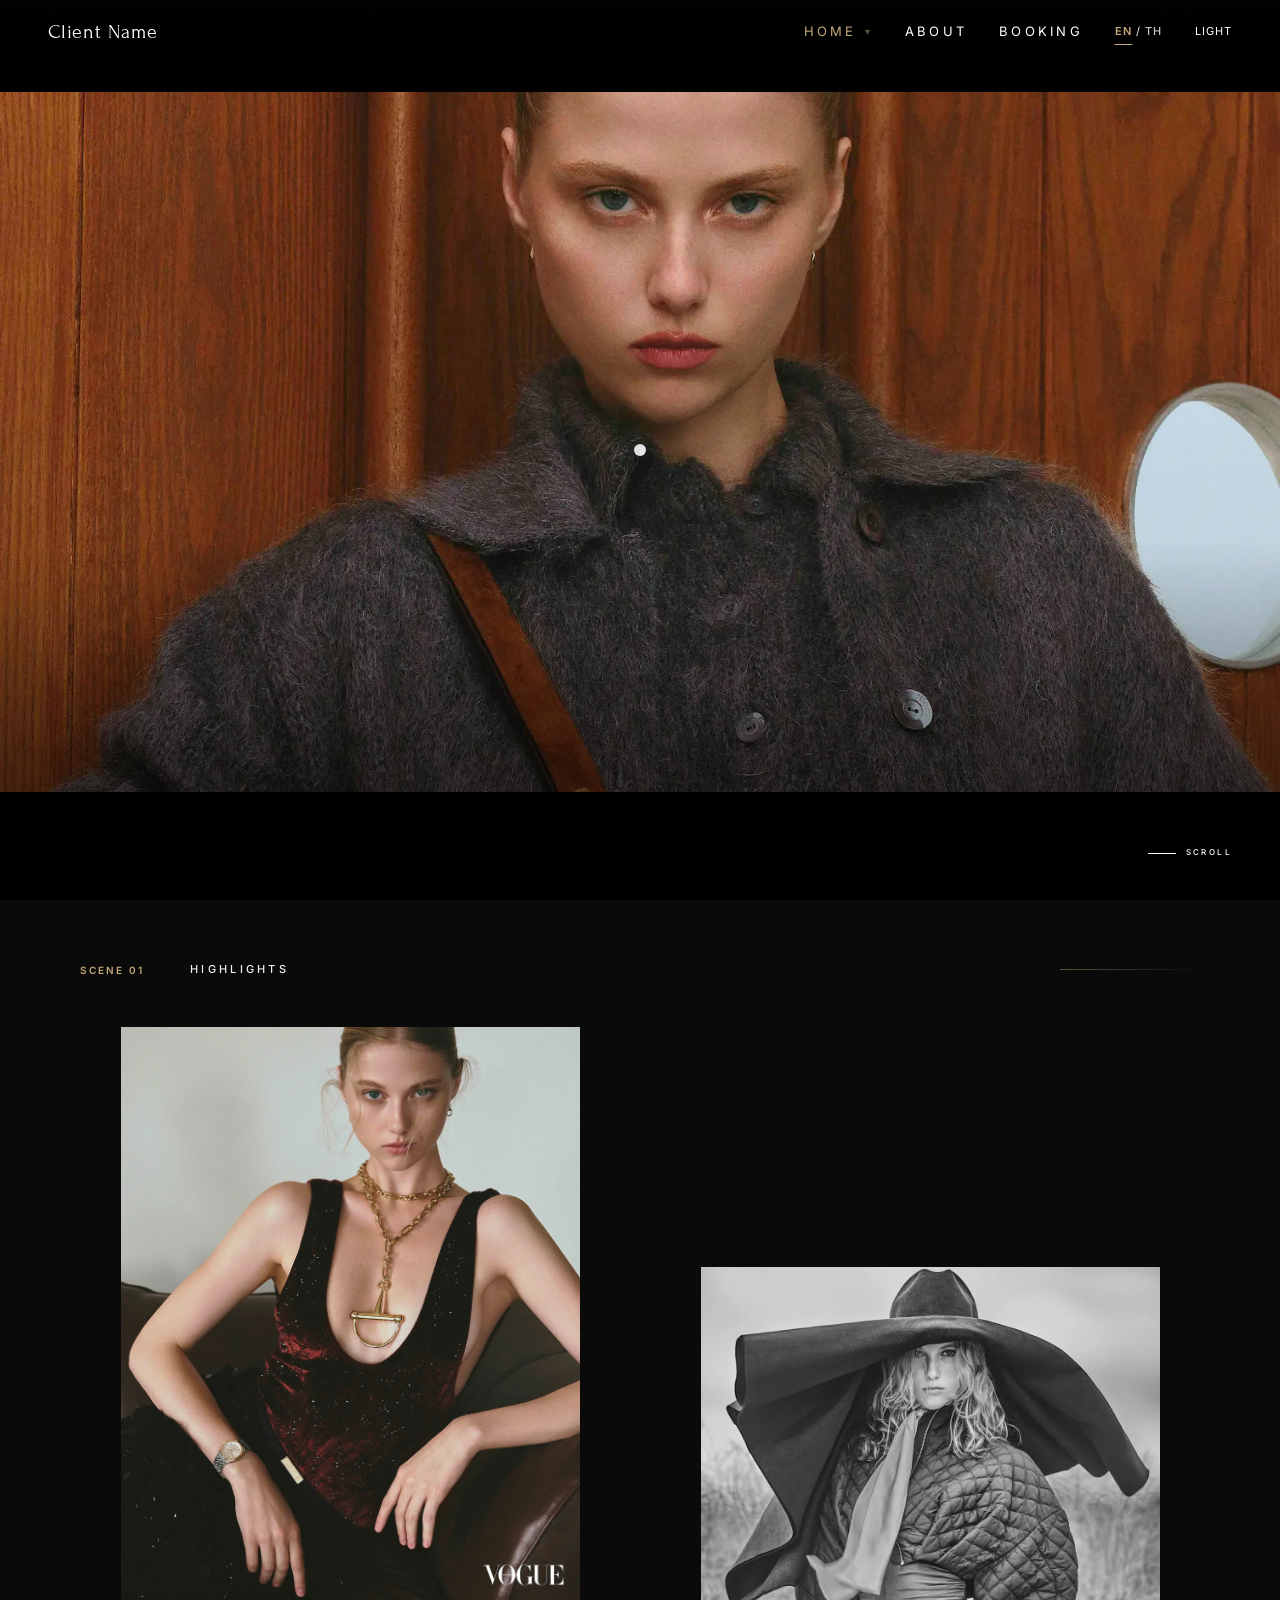
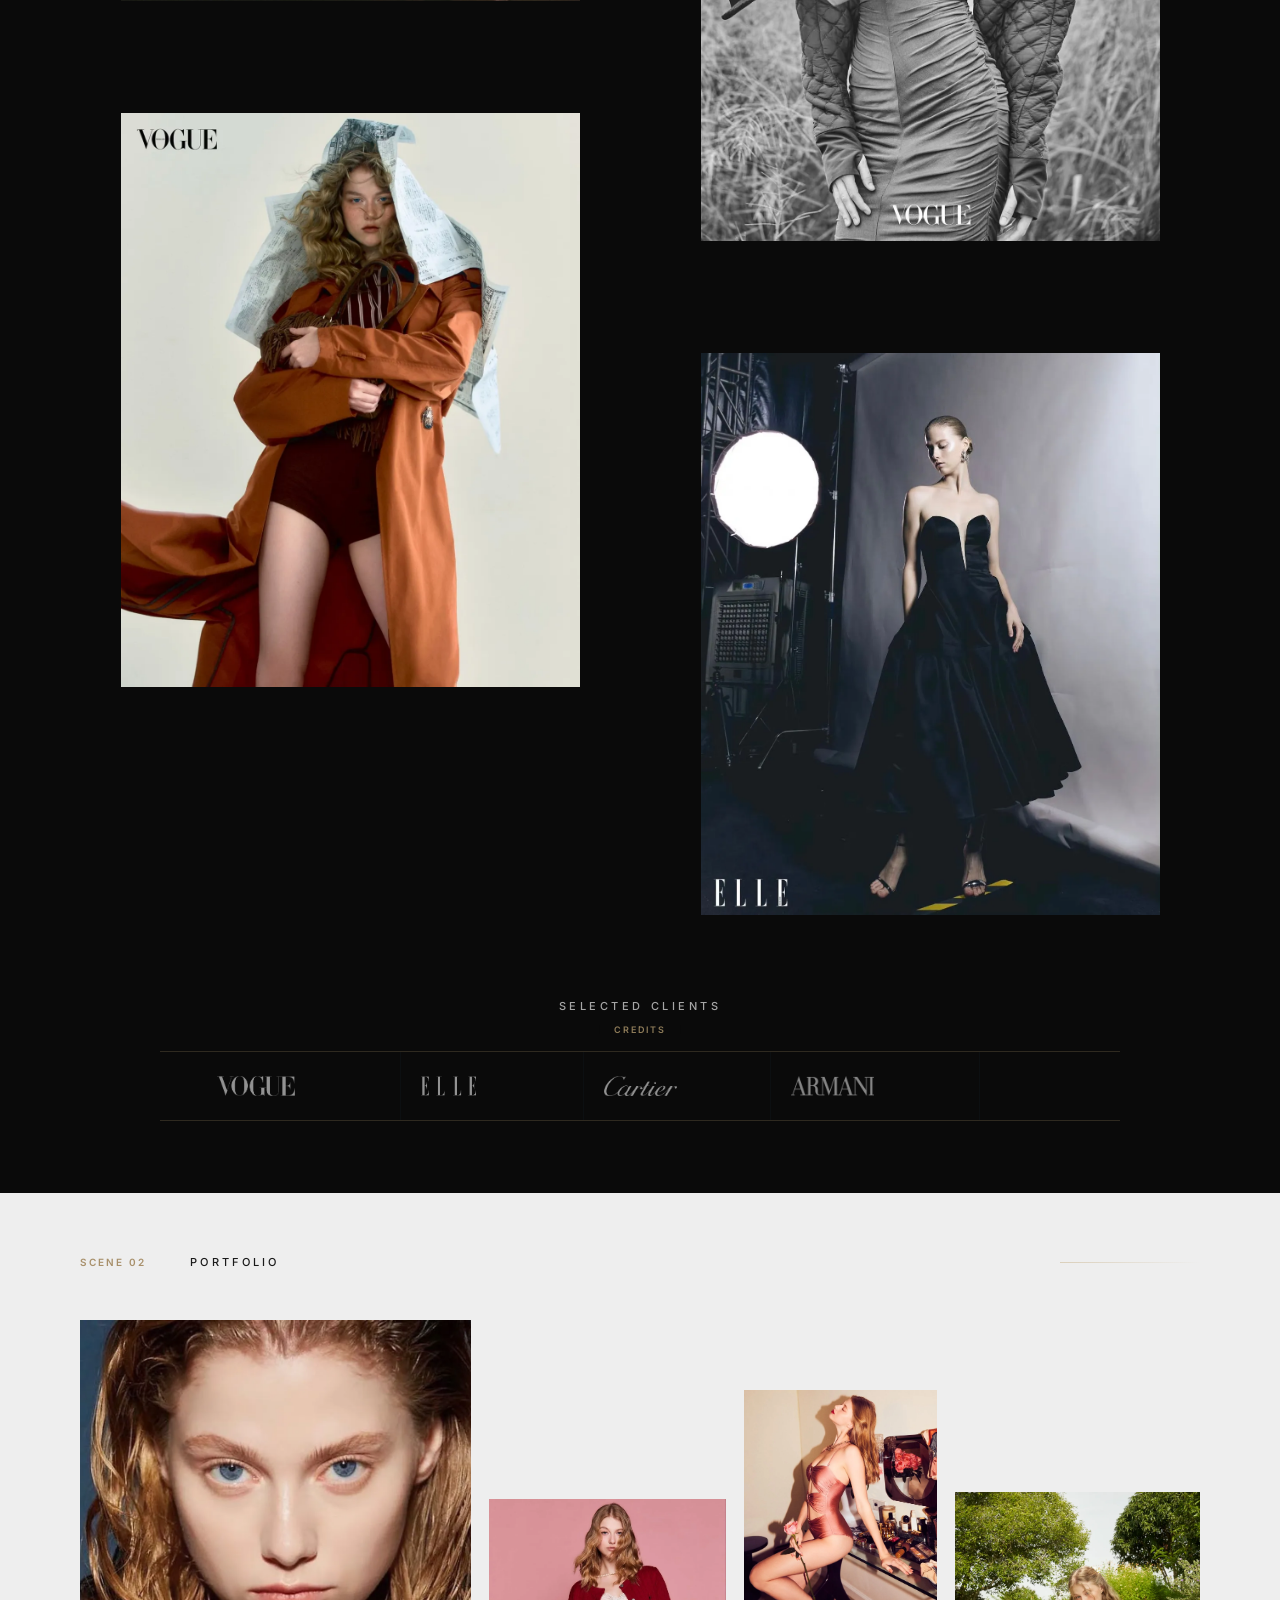
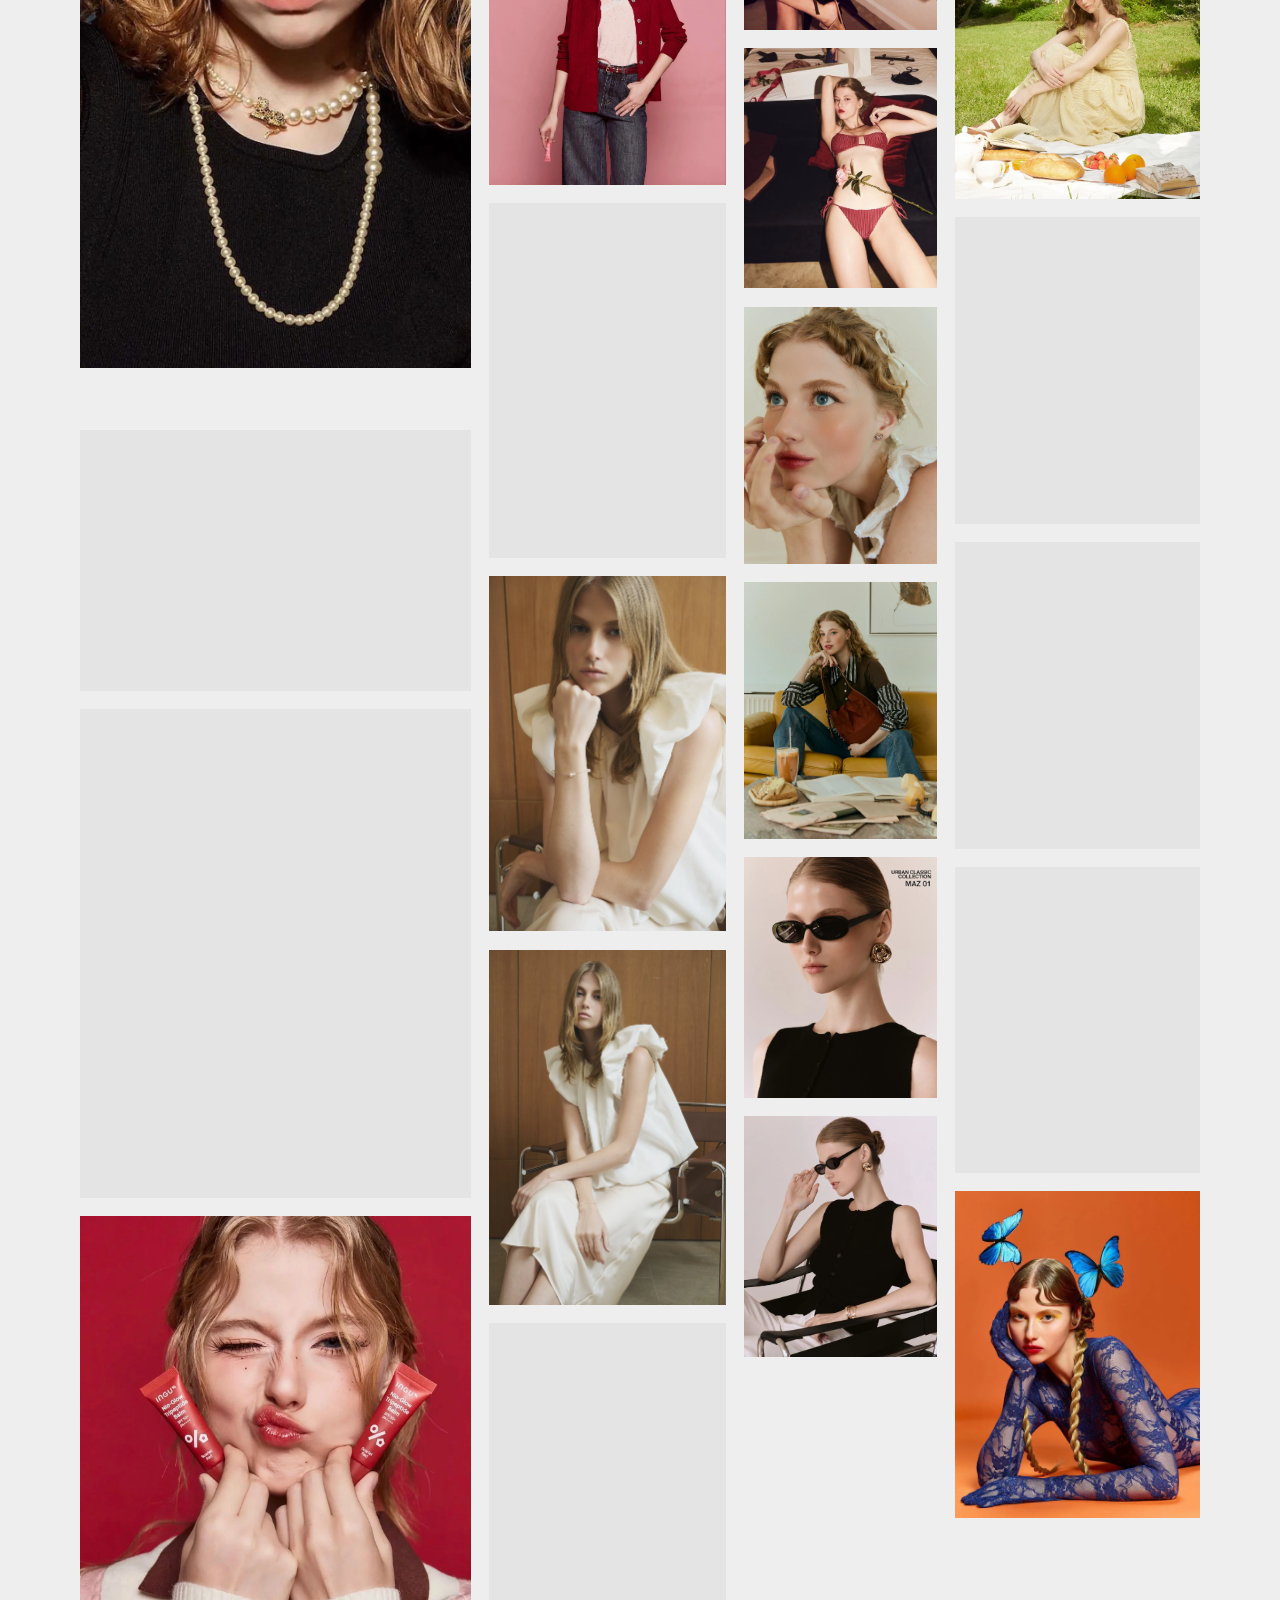
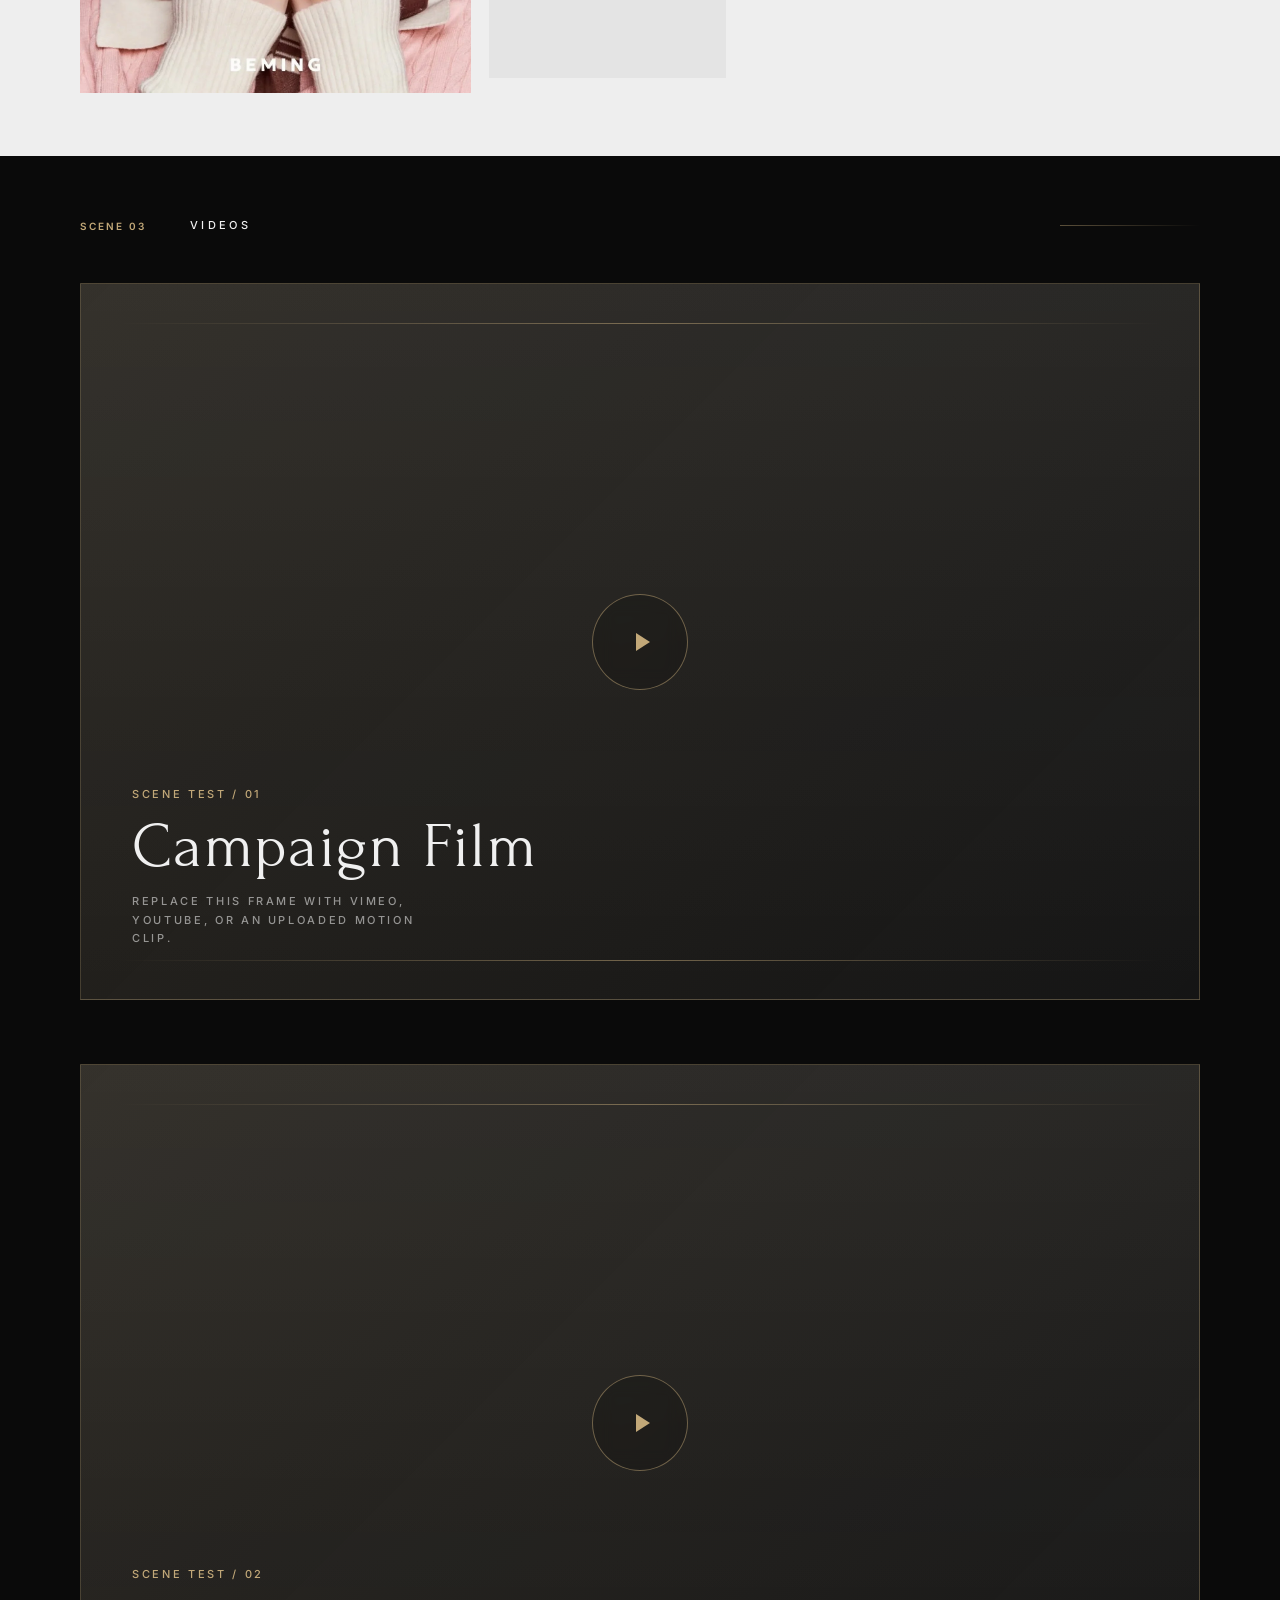
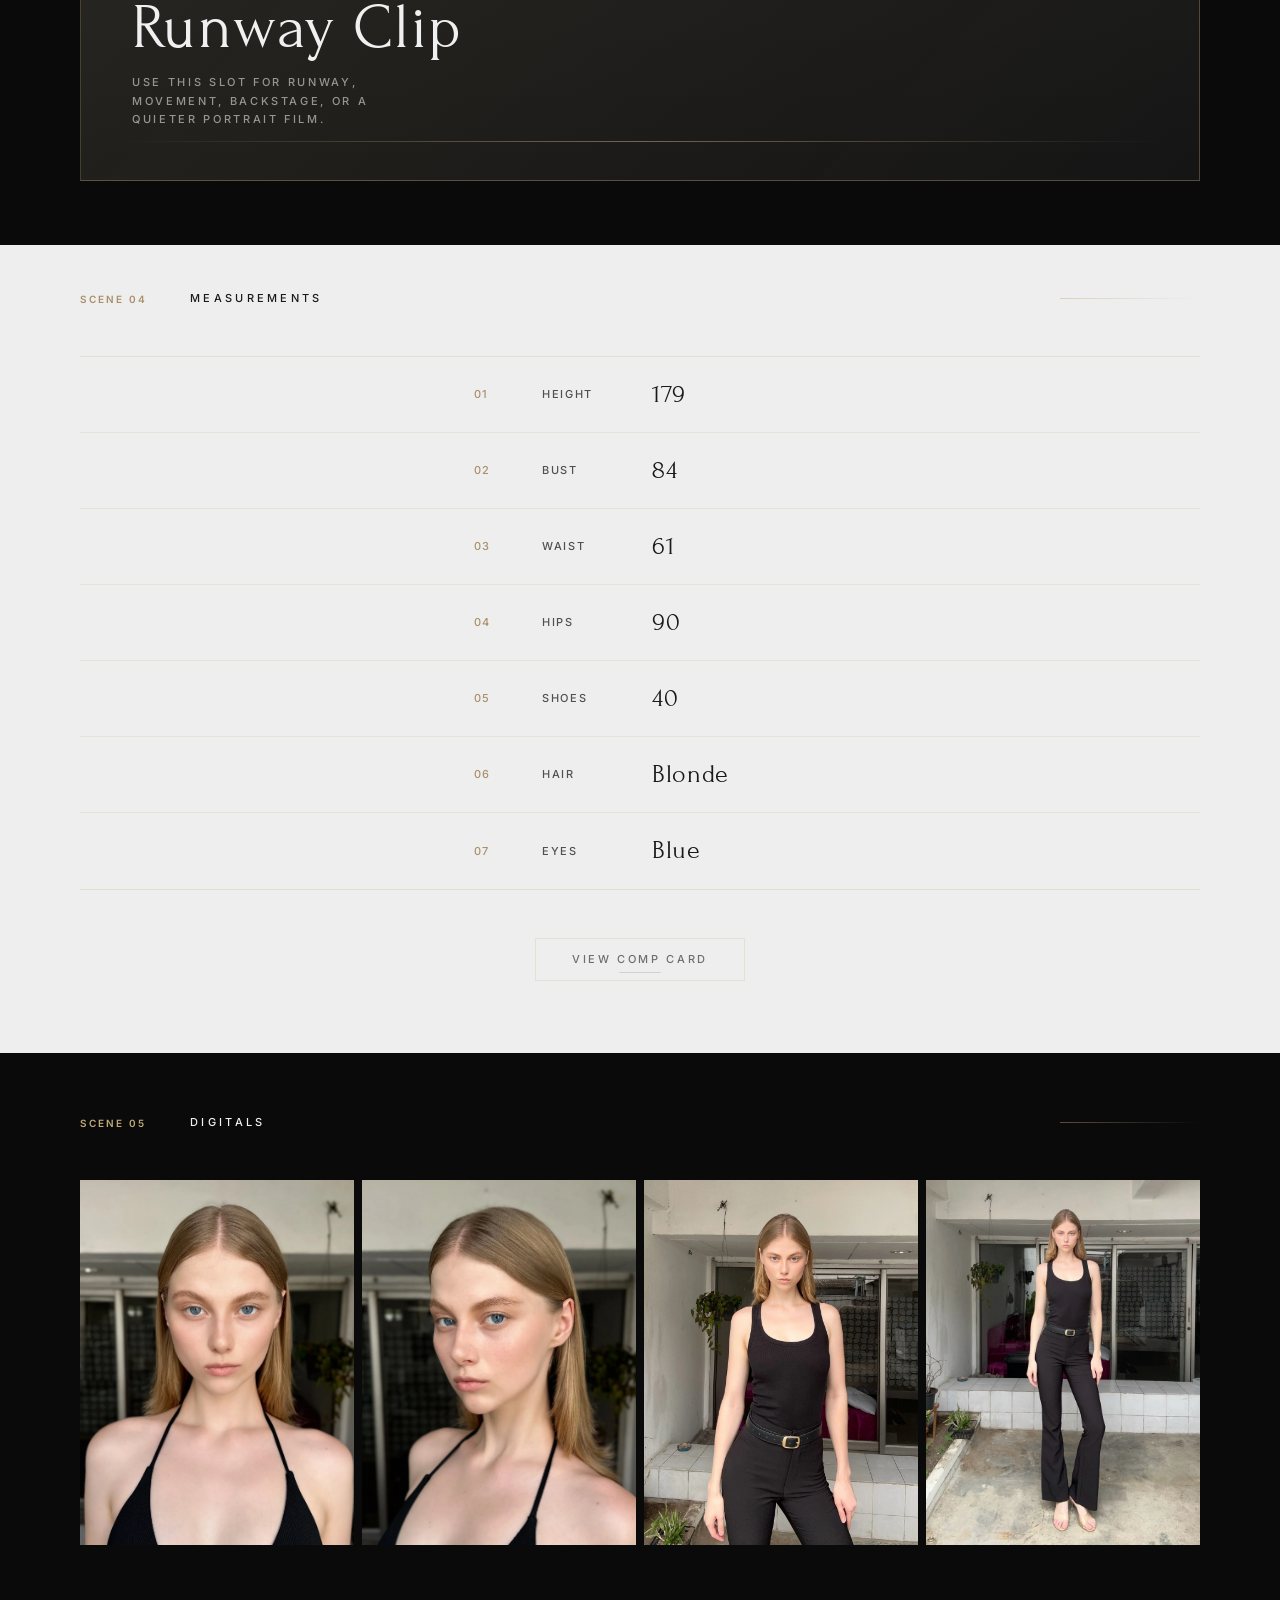
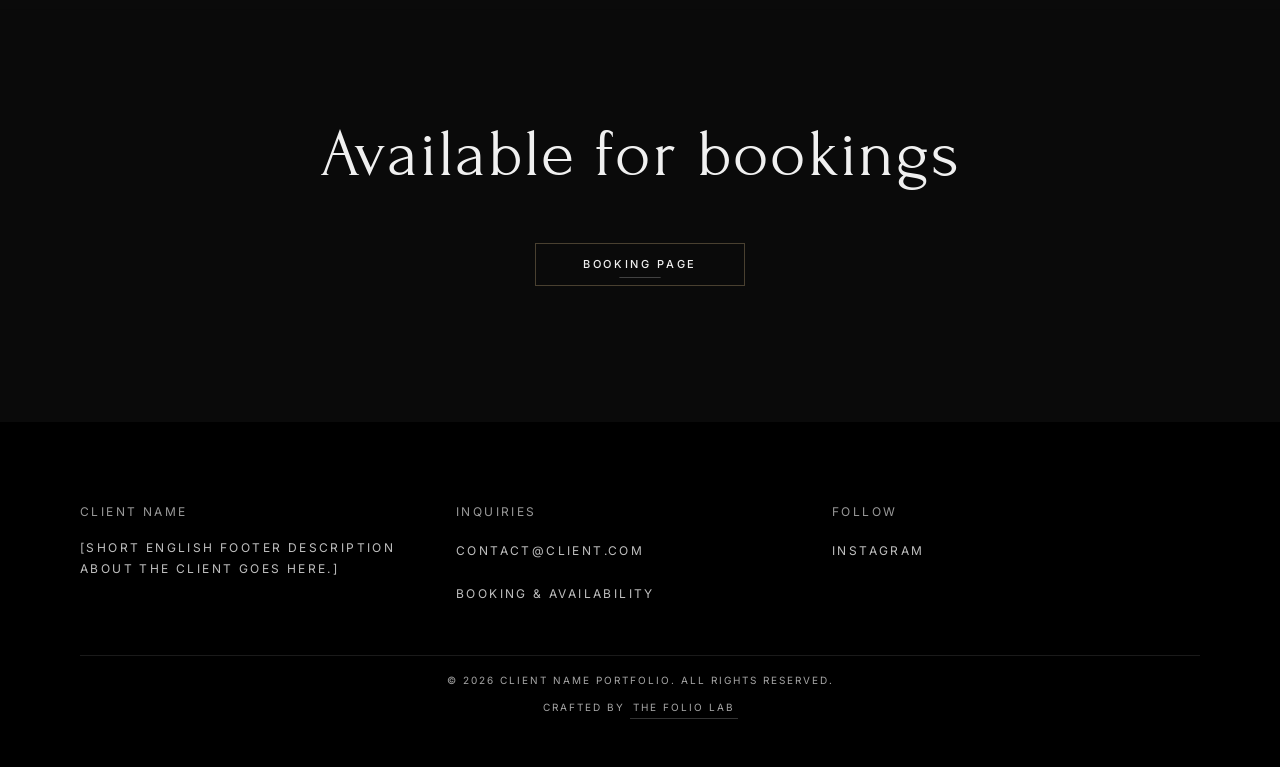
==== commit 6099af28: "update" ====
--- a/index.html
+++ b/index.html
@@ -160,10 +160,11 @@
                             <img src="image/portfolio/08.webp" alt="Work" class="reveal" width="1900" height="2850" loading="lazy" decoding="async">
                             <img src="image/portfolio/09.webp" alt="Work" class="reveal" width="1900" height="2850" loading="lazy" decoding="async">
                         </div>
+                        <img src="image/portfolio/10.webp" alt="Work" class="reveal portfolio-image-10-mobile" width="1080" height="1346" loading="lazy" decoding="async">
                     </div>
                     <div class="portfolio-column">
                         <div class="masonry-col">
-                            <img src="image/portfolio/10.webp" alt="Work" class="reveal" width="1080" height="1346" loading="lazy" decoding="async">
+                            <img src="image/portfolio/10.webp" alt="Work" class="reveal portfolio-image-10-desktop" width="1080" height="1346" loading="lazy" decoding="async">
                             <img src="image/portfolio/11.webp" alt="Work" class="reveal" width="993" height="1238" loading="lazy" decoding="async">
                             <img src="image/portfolio/12.webp" alt="Work" class="reveal" width="1900" height="2533" loading="lazy" decoding="async">
                             <img src="image/portfolio/13.webp" alt="Work" class="reveal" width="1900" height="2533" loading="lazy" decoding="async">
--- a/style.css
+++ b/style.css
@@ -1040,6 +1040,10 @@
 
 .portfolio-column:nth-child(2) .masonry-col:nth-child(2) {
     padding-top: clamp(72px, 8vw, 132px);
+}
+
+.portfolio-image-10-mobile {
+    display: none !important;
 }
 
 .full-grid img { 
@@ -2463,6 +2467,13 @@
     .portfolio-column:nth-child(2) {
         margin-top: 0;
     }
+    .portfolio-image-10-desktop {
+        display: none !important;
+    }
+    .portfolio-image-10-mobile {
+        display: block !important;
+        order: 3;
+    }
     .portfolio-column,
     .masonry-col {
         display: flex;
